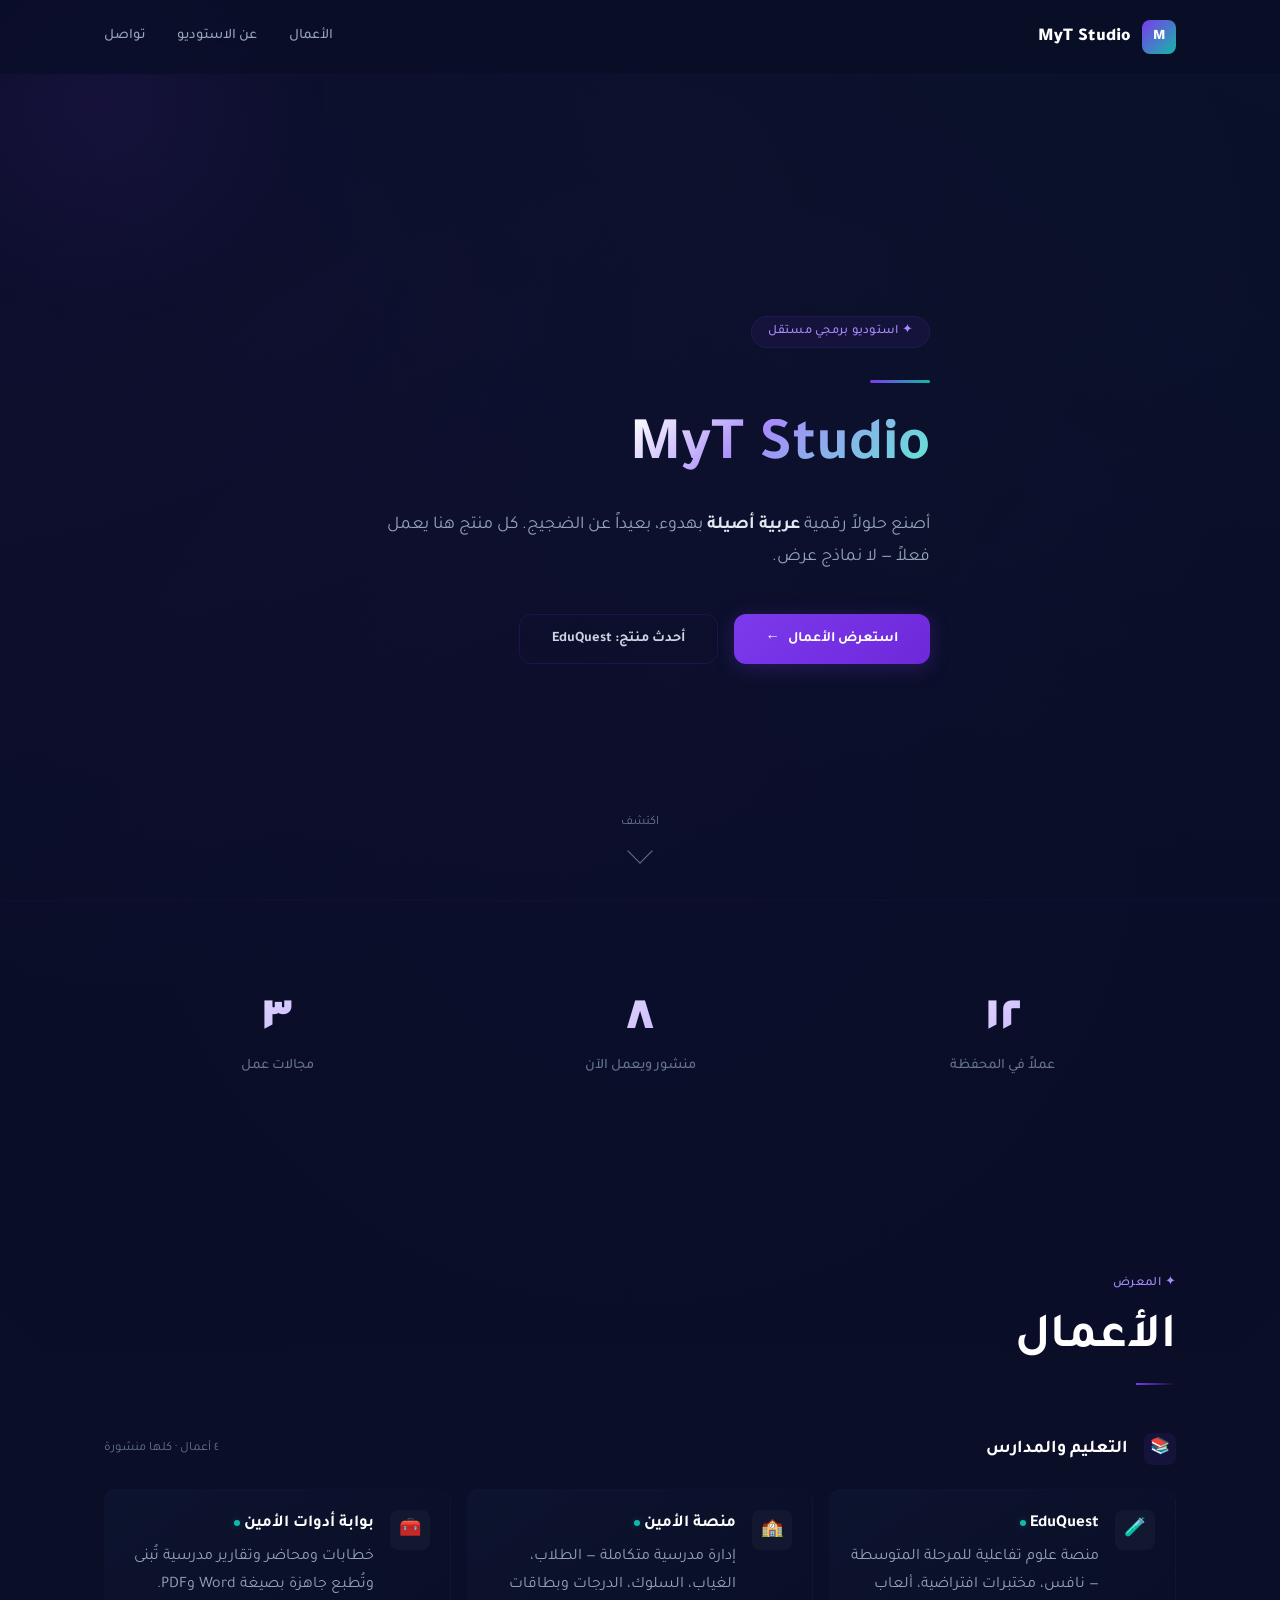
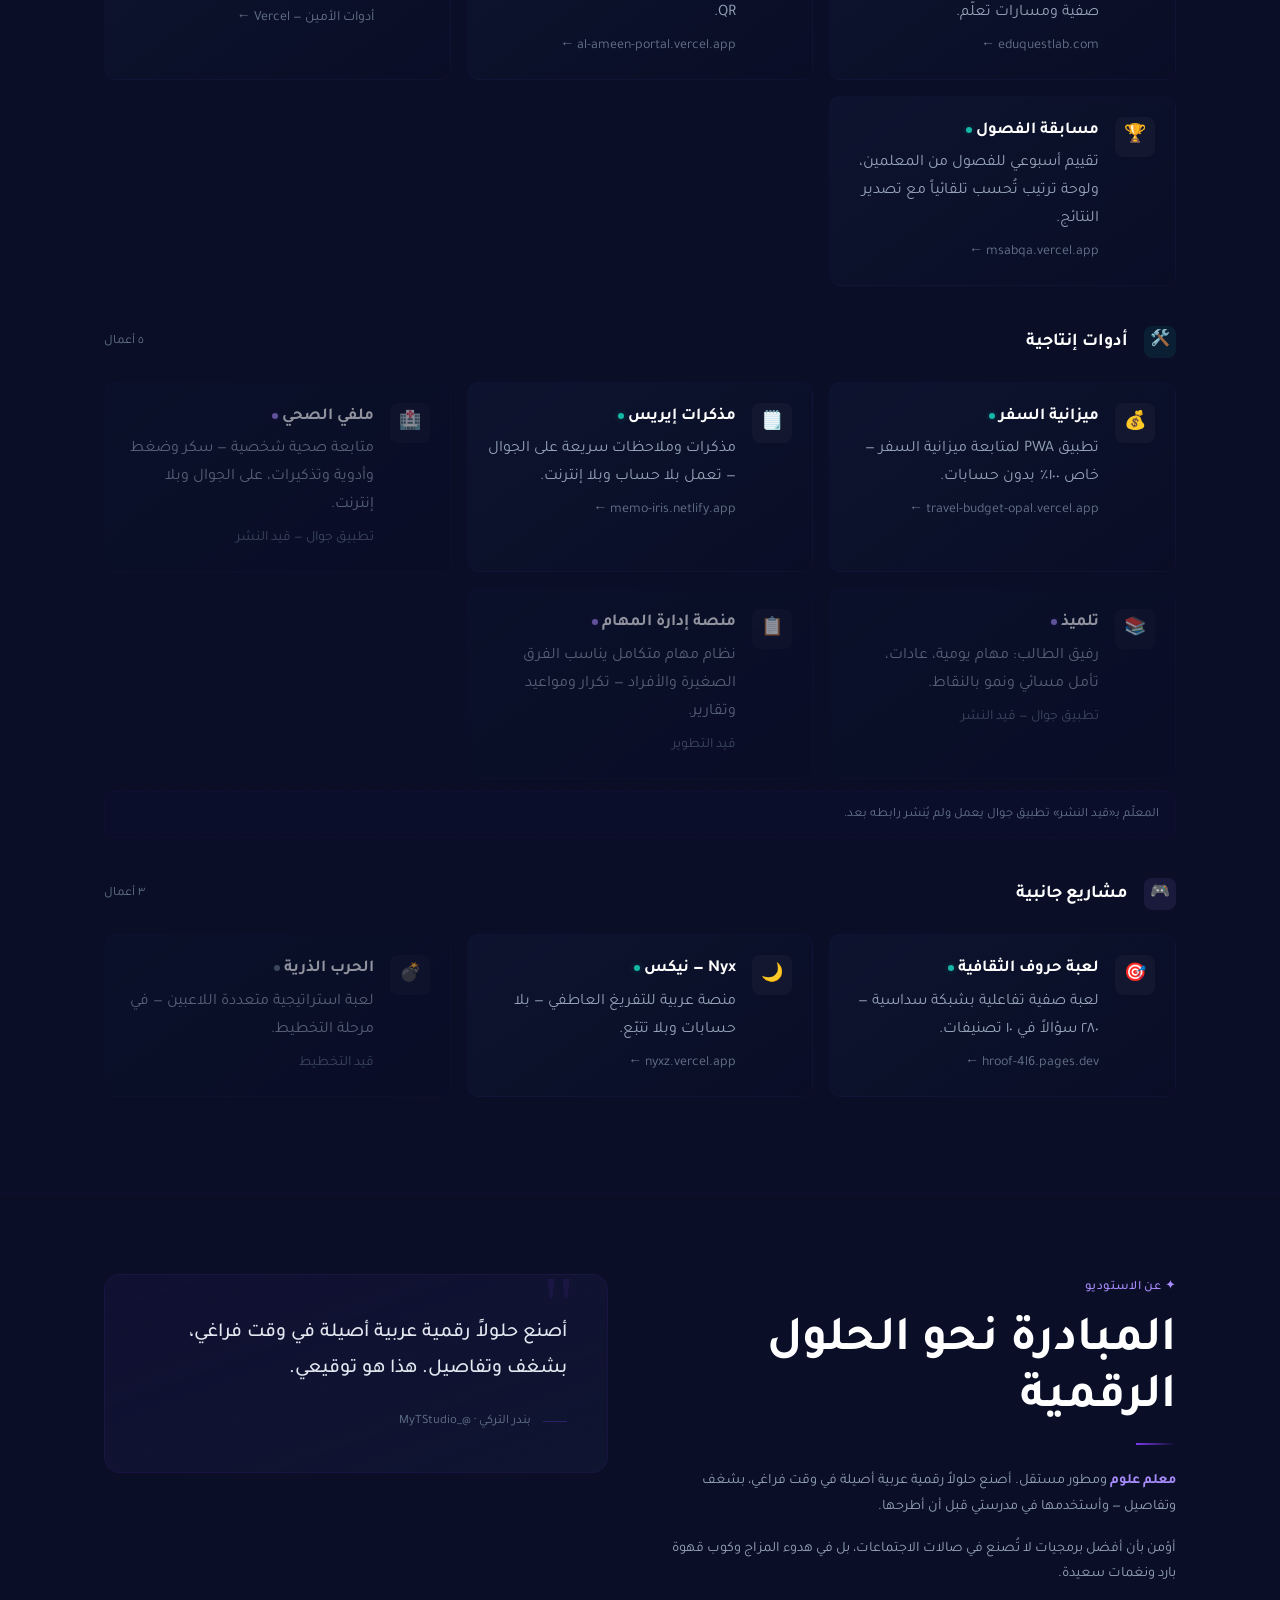
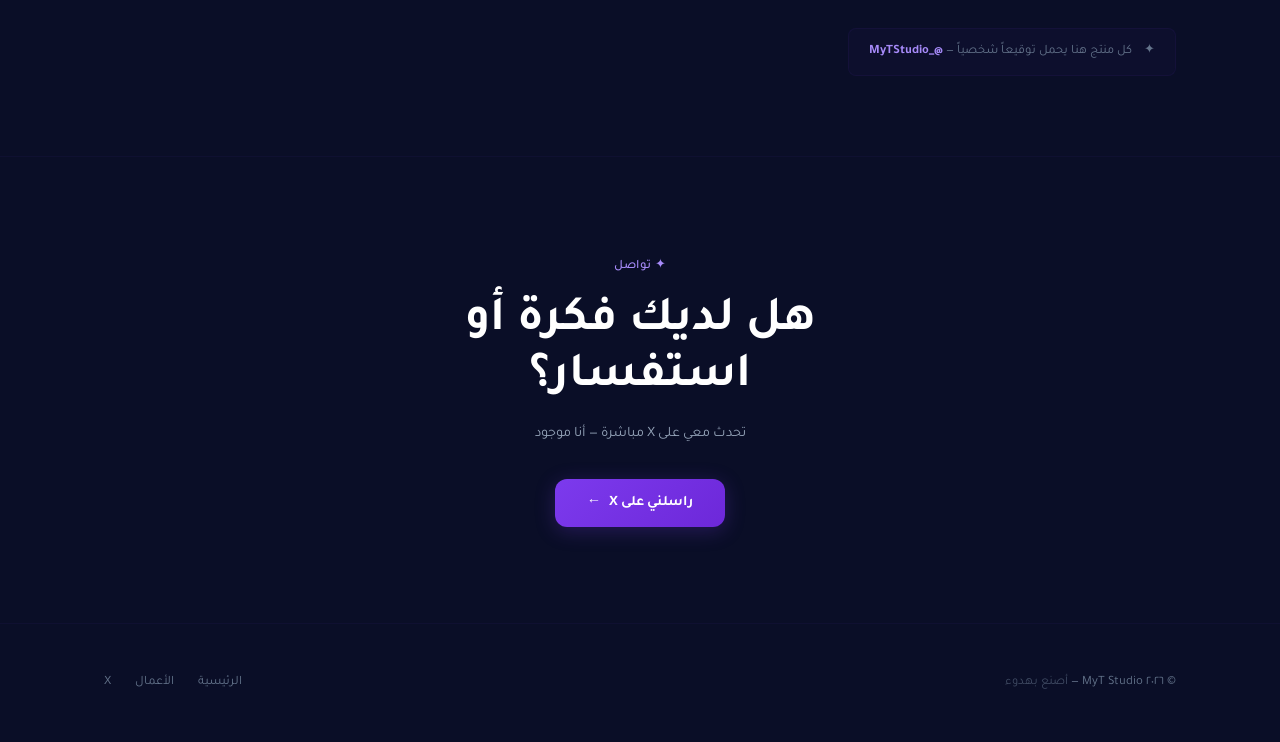
==== index.html @ c05db201 "تحديث صفحة الأعمال: 12 عملاً، 8 منشورة (EduQuest · الأمين · أدوات الأمين · مسابقة الفصول · إيريس · ح" ====
<!DOCTYPE html>
<html lang="ar" dir="rtl">
<head>
<meta charset="UTF-8">
<meta name="viewport" content="width=device-width, initial-scale=1.0">
<title>MyT Studio — استوديو برمجي مستقل</title>
<link rel="preconnect" href="https://fonts.googleapis.com">
<link href="https://fonts.googleapis.com/css2?family=Tajawal:wght@300;400;500;700;900&display=swap" rel="stylesheet">
<style>
/* ============================================
   DESIGN TOKENS — Visual Director OS v3.0.0
   Profile: apple_minimal × enterprise_serene × MyT Identity
   CORE-ART-01: Single Source of Design Truth
   POLICY-COLOR-GOVERNANCE · POLICY-TYPOGRAPHY-RHYTHM
   POLICY-MOTION-DYNAMICS · POLICY-VISUAL-BALANCE
   ============================================ */
:root {
  --navy-950: #0A0E27;
  --navy-900: #0F172A;
  --navy-800: #141D3A;
  --navy-700: #1E2A4F;
  --purple: #7C3AED;
  --purple-dark: #6D28D9;
  --purple-light: #A78BFA;
  --purple-glow: rgba(124, 58, 237, 0.12);
  --teal: #14B8A6;
  --teal-light: #5EEAD4;
  --slate-200: #E2E8F0;
  --slate-300: #CBD5E1;
  --slate-400: #94A3B8;
  --slate-500: #64748B;
  --white: #FFFFFF;
  
  --font-display: 'Tajawal', sans-serif;
  --font-body: 'Tajawal', sans-serif;
  --text-xs: 0.8rem;
  --text-sm: 0.9rem;
  --text-base: 1rem;
  --text-lg: 1.125rem;
  --text-xl: 1.25rem;
  --text-2xl: 1.563rem;
  --text-3xl: 1.953rem;
  --text-4xl: 2.441rem;
  --text-5xl: 3.052rem;
  --text-6xl: 3.815rem;
  
  --space-1: 4px;  --space-2: 8px;  --space-3: 12px;
  --space-4: 16px; --space-5: 20px; --space-6: 24px;
  --space-8: 32px; --space-10: 40px; --space-12: 48px;
  --space-16: 64px; --space-20: 80px; --space-24: 96px;
  --space-32: 128px;
  
  --ease-spring: cubic-bezier(0.34, 1.56, 0.64, 1);
  --ease-smooth: cubic-bezier(0.16, 1, 0.3, 1);
  --duration-fast: 150ms;
  --duration-normal: 250ms;
  --duration-slow: 400ms;
  
  --radius-sm: 8px;
  --radius-md: 12px;
  --radius-lg: 16px;
  --radius-xl: 24px;
}

*, *::before, *::after { box-sizing: border-box; margin: 0; padding: 0; }

html { scroll-behavior: smooth; -webkit-font-smoothing: antialiased; }

body {
  font-family: var(--font-body);
  font-weight: 400;
  font-size: var(--text-base);
  line-height: 1.7;
  color: var(--slate-200);
  background: var(--navy-950);
  overflow-x: hidden;
  min-height: 100vh;
}

/* Ambient gradient — طبقات ضوئية خلفية */
body::before {
  content: '';
  position: fixed;
  top: -50%; left: -50%;
  width: 200%; height: 200%;
  background:
    radial-gradient(ellipse at 20% 40%, rgba(124, 58, 237, 0.04) 0%, transparent 50%),
    radial-gradient(ellipse at 80% 20%, rgba(20, 184, 166, 0.03) 0%, transparent 50%),
    radial-gradient(ellipse at 50% 70%, rgba(124, 58, 237, 0.02) 0%, transparent 50%);
  z-index: -1;
  pointer-events: none;
}

/* ============================================
   TYPOGRAPHY — Major Third ×1.25
   ============================================ */
h1, h2, h3 {
  font-family: var(--font-display);
  font-weight: 700;
  line-height: 1.15;
  color: var(--white);
}
h1 { font-size: var(--text-4xl); }
h2 { font-size: var(--text-3xl); }
h3 { font-size: var(--text-2xl); }
@media (min-width: 768px) {
  h1 { font-size: var(--text-6xl); }
  h2 { font-size: clamp(1.8rem, 3vw + 1rem, 3.052rem); }
}
a { color: var(--purple-light); text-decoration: none; transition: color var(--duration-fast) var(--ease-smooth); }
a:hover { color: var(--white); }

/* ============================================
   UTILITY
   ============================================ */
.container { max-width: 1120px; margin: 0 auto; padding: 0 var(--space-6); }
.gradient-text {
  background: linear-gradient(135deg, var(--white) 0%, var(--purple-light) 40%, var(--teal-light) 100%);
  -webkit-background-clip: text;
  -webkit-text-fill-color: transparent;
  background-clip: text;
}

/* ============================================
   NAV — POLICY-MOTION-DYNAMICS: blur + border
   ============================================ */
.nav {
  position: fixed; top: 0; left: 0; right: 0; z-index: 100;
  padding: var(--space-5) 0;
  backdrop-filter: blur(24px);
  -webkit-backdrop-filter: blur(24px);
  background: rgba(10, 14, 39, 0.75);
  border-bottom: 1px solid rgba(124, 58, 237, 0.06);
}

.nav-inner {
  display: flex; align-items: center; justify-content: space-between;
  max-width: 1120px; margin: 0 auto; padding: 0 var(--space-6);
}

.nav-logo {
  display: flex; align-items: center; gap: var(--space-3);
  font-family: var(--font-display); font-weight: 900;
  font-size: var(--text-lg); color: var(--white);
}

.nav-logo-icon {
  width: 34px; height: 34px;
  border-radius: var(--radius-sm);
  background: linear-gradient(135deg, var(--purple), var(--teal));
  display: flex; align-items: center; justify-content: center;
  font-weight: 900; font-size: var(--text-sm); color: var(--white);
}

.nav-links { display: flex; align-items: center; gap: var(--space-8); list-style: none; }
.nav-links a {
  color: var(--slate-400); font-size: var(--text-sm); font-weight: 500;
  position: relative; padding: var(--space-1) 0;
}
.nav-links a::after {
  content: ''; position: absolute; bottom: -2px; left: 0;
  width: 0; height: 1.5px; background: var(--purple);
  transition: width var(--duration-normal) var(--ease-smooth);
}
.nav-links a:hover::after { width: 100%; }
.nav-links a:hover { color: var(--white); }

/* ============================================
   HERO — CORE-ART-06: CLS < 0.1
   ============================================ */
.hero {
  min-height: 100vh;
  display: flex; align-items: center;
  padding-top: 80px;
  position: relative; overflow: hidden;
}

/* Orb زخرفي */
.hero-glow {
  position: absolute;
  width: 500px; height: 500px;
  border-radius: 50%;
  background: radial-gradient(circle, rgba(124, 58, 237, 0.08), transparent 65%);
  top: -150px; left: -150px;
  pointer-events: none;
}

/* خط فاصل زخرفي دقيق */
.hero-accent {
  width: 60px; height: 3px;
  background: linear-gradient(90deg, var(--purple), var(--teal));
  border-radius: 2px;
  margin-bottom: var(--space-8);
}

.hero-tag {
  display: inline-flex; align-items: center; gap: var(--space-2);
  padding: var(--space-1) var(--space-4);
  background: rgba(124, 58, 237, 0.08);
  border: 1px solid rgba(124, 58, 237, 0.12);
  border-radius: 100px;
  font-size: var(--text-xs); color: var(--purple-light);
  font-weight: 500; margin-bottom: var(--space-8);
  letter-spacing: 0.02em;
}

.hero-title { margin-bottom: var(--space-6); max-width: 820px; }

.hero-desc {
  font-size: var(--text-lg);
  color: var(--slate-400);
  max-width: 580px;
  line-height: 1.8;
  margin-bottom: var(--space-10);
}

.hero-actions {
  display: flex; gap: var(--space-4); flex-wrap: wrap;
}

/* ============================================
   BUTTONS — POLICY-VISUAL-BALANCE
   ============================================ */
.btn {
  display: inline-flex; align-items: center; gap: var(--space-2);
  padding: var(--space-3) var(--space-8);
  border-radius: var(--radius-md);
  font-family: var(--font-body);
  font-weight: 700; font-size: var(--text-sm);
  border: none; cursor: pointer;
  transition: all var(--duration-normal) var(--ease-spring);
}

.btn-primary {
  background: linear-gradient(135deg, var(--purple), var(--purple-dark));
  color: var(--white);
  box-shadow: 0 4px 20px rgba(124, 58, 237, 0.25);
}
.btn-primary:hover {
  transform: translateY(-2px);
  box-shadow: 0 8px 30px rgba(124, 58, 237, 0.35);
  color: var(--white);
}

.btn-secondary {
  background: transparent; color: var(--slate-300);
  border: 1px solid rgba(124, 58, 237, 0.15);
}
.btn-secondary:hover {
  border-color: var(--purple); color: var(--white);
  transform: translateY(-2px);
}

/* ============================================
   STATS — POLICY-COLOR-GOVERNANCE: 60-30-10
   ============================================ */
.stats {
  padding: var(--space-16) 0;
  border-top: 1px solid rgba(124, 58, 237, 0.05);
}

.stats-grid {
  display: grid;
  grid-template-columns: repeat(3, 1fr);
  gap: var(--space-4);
}

.stat-card {
  text-align: center;
  padding: var(--space-8) var(--space-6);
  border-radius: var(--radius-md);
  transition: background var(--duration-normal) var(--ease-smooth);
}

.stat-card:hover {
  background: rgba(124, 58, 237, 0.03);
}

.stat-number {
  font-family: var(--font-display);
  font-size: var(--text-5xl);
  font-weight: 900;
  background: linear-gradient(135deg, var(--white) 0%, var(--purple-light) 100%);
  -webkit-background-clip: text;
  -webkit-text-fill-color: transparent;
  background-clip: text;
  line-height: 1;
  margin-bottom: var(--space-2);
}

.stat-label {
  font-size: var(--text-sm);
  color: var(--slate-500);
  font-weight: 500;
}

/* ============================================
   SECTION HEADER
   ============================================ */
.section-header {
  margin-bottom: var(--space-12);
}

.section-label {
  display: inline-flex; align-items: center; gap: var(--space-2);
  font-size: var(--text-xs);
  color: var(--purple-light);
  font-weight: 500;
  letter-spacing: 0.03em;
  margin-bottom: var(--space-4);
}

.section-accent {
  width: 40px; height: 2px;
  background: linear-gradient(90deg, var(--purple), transparent);
  margin-top: var(--space-4);
}

/* ============================================
   PROJECTS — Bento Grid refined
   ============================================ */
.projects {
  padding: var(--space-24) 0;
}

.project-category {
  margin-bottom: var(--space-10);
}

.project-category:last-child { margin-bottom: 0; }

.category-header {
  display: flex; align-items: center; gap: var(--space-4);
  margin-bottom: var(--space-6);
}

.category-icon {
  width: 32px; height: 32px;
  border-radius: var(--radius-sm);
  display: flex; align-items: center; justify-content: center;
  font-size: var(--text-base);
}

.category-icon-edu { background: rgba(124, 58, 237, 0.1); }
.category-icon-tools { background: rgba(20, 184, 166, 0.1); }
.category-icon-games { background: rgba(167, 139, 250, 0.1); }

.category-name {
  font-family: var(--font-display);
  font-weight: 700;
  font-size: var(--text-lg);
  color: var(--white);
}

.category-count {
  font-size: var(--text-xs);
  color: var(--slate-500);
  margin-right: auto;
}

.category-items {
  display: grid;
  grid-template-columns: repeat(auto-fill, minmax(280px, 1fr));
  gap: var(--space-4);
}

.project-item {
  display: flex; align-items: flex-start; gap: var(--space-4);
  padding: var(--space-5);
  border-radius: var(--radius-md);
  background: linear-gradient(145deg, rgba(20, 29, 58, 0.4), rgba(10, 14, 39, 0.6));
  border: 1px solid rgba(124, 58, 237, 0.04);
  transition: all var(--duration-normal) var(--ease-smooth);
  cursor: pointer;
}

.project-item:hover {
  border-color: rgba(255, 255, 255, 0.08);
  transform: translateY(-3px);
  box-shadow: 0 8px 30px rgba(0,0,0,0.2);
}

.project-item-icon {
  width: 40px; height: 40px; min-width: 40px;
  border-radius: var(--radius-sm);
  display: flex; align-items: center; justify-content: center;
  font-size: var(--text-lg);
  background: rgba(255, 255, 255, 0.03);
}

.project-item-info { flex: 1; min-width: 0; }

.project-item-title {
  font-family: var(--font-display);
  font-weight: 700;
  font-size: var(--text-base);
  color: var(--white);
  margin-bottom: var(--space-1);
}

.project-item-desc {
  font-size: var(--text-xs);
  color: var(--slate-500);
  line-height: 1.6;
}

.project-item-link {
  display: flex; align-items: center; gap: var(--space-1);
  margin-top: var(--space-2);
  font-size: var(--text-xs);
  color: var(--slate-500);
  font-weight: 400;
  transition: color var(--duration-fast) var(--ease-smooth);
}

.project-item-link:hover { color: var(--purple-light); }

.project-status-dot {
  display: inline-block;
  width: 6px; height: 6px;
  border-radius: 50%;
  margin-left: var(--space-1);
}

.status-live { background: var(--teal); box-shadow: 0 0 6px rgba(20, 184, 166, 0.3); }
.status-beta { background: var(--purple-light); box-shadow: 0 0 6px rgba(124, 58, 237, 0.2); }
.status-plan { background: var(--slate-500); }

/* ============================================
   ABOUT — with decorative quote
   ============================================ */
.about {
  padding: var(--space-20) 0;
  border-top: 1px solid rgba(124, 58, 237, 0.05);
  border-bottom: 1px solid rgba(124, 58, 237, 0.05);
}

.about-grid {
  display: grid;
  grid-template-columns: 1fr 1fr;
  gap: var(--space-16);
  align-items: start;
}

.about-text .highlight {
  color: var(--purple-light);
  font-weight: 700;
}

.about-story p {
  color: var(--slate-400);
  margin-bottom: var(--space-4);
  font-size: var(--text-sm);
  line-height: 1.8;
}

/* Quote block — مصمم بصرياً */
.about-quote {
  padding: var(--space-10);
  border-radius: var(--radius-lg);
  background: linear-gradient(160deg, rgba(124, 58, 237, 0.06), rgba(20, 29, 58, 0.5));
  border: 1px solid rgba(124, 58, 237, 0.08);
  position: relative;
}

.about-quote::before {
  content: '"';
  position: absolute;
  top: -10px; right: var(--space-8);
  font-size: 5rem;
  line-height: 1;
  color: rgba(124, 58, 237, 0.1);
  font-family: serif;
}

.about-quote blockquote {
  font-size: var(--text-xl);
  color: var(--slate-200);
  font-weight: 500;
  line-height: 1.8;
  position: relative;
  z-index: 1;
}

.about-quote footer {
  margin-top: var(--space-6);
  color: var(--slate-500);
  font-size: var(--text-xs);
  font-weight: 400;
  display: flex;
  align-items: center;
  gap: var(--space-3);
}

.about-quote footer::before {
  content: '';
  width: 24px;
  height: 1px;
  background: var(--purple);
  opacity: 0.3;
}

/* Brand stamp */
.brand-stamp {
  display: inline-flex;
  align-items: center;
  gap: var(--space-3);
  padding: var(--space-3) var(--space-5);
  border-radius: var(--radius-sm);
  border: 1px solid rgba(124, 58, 237, 0.06);
  background: rgba(124, 58, 237, 0.03);
  font-size: var(--text-xs);
  color: var(--slate-500);
  margin-top: var(--space-6);
}

.brand-stamp strong {
  color: var(--purple-light);
  font-weight: 700;
}

/* ============================================
   CTA
   ============================================ */
.cta {
  padding: var(--space-24) 0;
  text-align: center;
}

.cta-content { max-width: 520px; margin: 0 auto; }

.cta p {
  color: var(--slate-400);
  margin-bottom: var(--space-8);
  font-size: var(--text-sm);
}

/* ============================================
   FOOTER
   ============================================ */
.footer {
  padding: var(--space-12) 0;
  border-top: 1px solid rgba(124, 58, 237, 0.05);
}

.footer-inner {
  display: flex;
  align-items: center;
  justify-content: space-between;
  font-size: var(--text-xs);
  color: var(--slate-500);
}

.footer-links {
  display: flex;
  gap: var(--space-6);
}

.footer-links a {
  color: var(--slate-500);
  font-size: var(--text-xs);
}

.footer-links a:hover { color: var(--purple-light); }

.footer-signature {
  font-size: var(--text-xs);
  color: var(--slate-500);
  opacity: 0.6;
}

/* ============================================
   SCROLL INDICATOR
   ============================================ */
.scroll-indicator {
  position: absolute;
  bottom: var(--space-10);
  left: 50%;
  transform: translateX(-50%);
  display: flex;
  flex-direction: column;
  align-items: center;
  gap: var(--space-2);
  color: var(--slate-500);
  font-size: var(--text-xs);
  animation: float 2.5s var(--ease-smooth) infinite;
}

.scroll-indicator .arrow {
  width: 18px; height: 18px;
  border-right: 1.5px solid var(--slate-500);
  border-bottom: 1.5px solid var(--slate-500);
  transform: rotate(45deg);
}

@keyframes float {
  0%, 100% { transform: translateX(-50%) translateY(0); }
  50% { transform: translateX(-50%) translateY(8px); }
}

/* ============================================
   RESPONSIVE
   ============================================ */
@media (max-width: 768px) {
  .nav-links { display: none; }
  
  h1 { font-size: var(--text-3xl); }
  
  .hero { min-height: auto; padding: 100px 0 50px; }
  .hero-desc { font-size: var(--text-base); }
  .hero-actions { flex-direction: column; }
  .hero-actions .btn { width: 100%; justify-content: center; }
  .hero-accent { margin-bottom: var(--space-6); }
  
  .stats-grid { grid-template-columns: 1fr; gap: var(--space-2); }
  .stat-number { font-size: var(--text-4xl); }
  .stat-card { padding: var(--space-6); }
  
  .category-items { grid-template-columns: 1fr; }
  
  .about-grid { grid-template-columns: 1fr; gap: var(--space-10); }
  
  .about-quote blockquote { font-size: var(--text-lg); }
  
  .footer-inner { flex-direction: column; gap: var(--space-4); text-align: center; }
  .scroll-indicator { display: none; }
}

@media (max-width: 480px) {
  .container { padding: 0 var(--space-4); }
  .project-item { padding: var(--space-4); }
  .about-quote { padding: var(--space-8); }
  .brand-stamp { flex-wrap: wrap; }
}

/* ============================================
   ANIMATIONS — POLICY-MOTION-DYNAMICS
   ============================================ */
.fade-up {
  opacity: 0;
  transform: translateY(24px);
  animation: fadeUp 0.6s var(--ease-smooth) forwards;
}
.fade-up-d1 { animation-delay: 0.1s; }
.fade-up-d2 { animation-delay: 0.2s; }
.fade-up-d3 { animation-delay: 0.3s; }
.fade-up-d4 { animation-delay: 0.4s; }
.fade-up-d5 { animation-delay: 0.5s; }

@keyframes fadeUp {
  to { opacity: 1; transform: translateY(0); }
}

@media (prefers-reduced-motion: reduce) {
  *, *::before, *::after {
    animation-duration: 0.01ms !important;
    transition-duration: 0.01ms !important;
  }
}

/* ============================================
   v3 ADDITIONS — أعمال جديدة (إضافة لا تعديل)
   ============================================ */
/* قراءة مريحة: لا نص وصف أقل من 16px على الجوال */
.project-item-title { font-size: 1.05rem; }
.project-item-desc { font-size: 1rem; line-height: 1.75; color: var(--slate-400); }
.project-item-link { font-size: 0.875rem; }
.project-item.is-muted { opacity: 0.55; cursor: default; }
.project-item.is-muted:hover { transform: none; box-shadow: none; border-color: rgba(124, 58, 237, 0.04); }
.cat-note {
  font-size: var(--text-xs);
  color: var(--slate-500);
  margin-top: var(--space-3);
  padding: var(--space-3) var(--space-4);
  border-radius: var(--radius-sm);
  background: rgba(124, 58, 237, 0.02);
  border: 1px dashed rgba(124, 58, 237, 0.06);
}
</style>
</head>
<body>

<!-- NAV -->
<nav class="nav">
  <div class="nav-inner">
    <div class="nav-logo">
      <span class="nav-logo-icon">M</span>
      MyT Studio
    </div>
    <ul class="nav-links">
      <li><a href="#projects">الأعمال</a></li>
      <li><a href="#about">عن الاستوديو</a></li>
      <li><a href="https://x.com/_MyTStudio" target="_blank" rel="noopener">تواصل</a></li>
    </ul>
  </div>
</nav>

<!-- HERO -->
<section class="hero" id="top">
  <div class="hero-glow"></div>
  <div class="container hero-content">
    <div class="hero-tag fade-up">✦ استوديو برمجي مستقل</div>
    <div class="hero-accent fade-up fade-up-d1"></div>
    <h1 class="hero-title fade-up fade-up-d2">
      <span class="gradient-text">MyT Studio</span>
    </h1>
    <p class="hero-desc fade-up fade-up-d3">
      أصنع حلولاً رقمية <strong style="color:var(--slate-200)">عربية أصيلة</strong> بهدوء،
      بعيداً عن الضجيج. كل منتج هنا يعمل فعلاً — لا نماذج عرض.
    </p>
    <div class="hero-actions fade-up fade-up-d4">
      <a href="#projects" class="btn btn-primary">
        استعرض الأعمال <span>←</span>
      </a>
      <a href="https://eduquestlab.com/" target="_blank" rel="noopener" class="btn btn-secondary">
        أحدث منتج: EduQuest
      </a>
    </div>
  </div>
  <div class="scroll-indicator">
    <span>اكتشف</span>
    <div class="arrow"></div>
  </div>
</section>

<!-- STATS -->
<section class="stats">
  <div class="container">
    <div class="stats-grid">
      <div class="stat-card"><div class="stat-number">١٢</div><div class="stat-label">عملاً في المحفظة</div></div>
      <div class="stat-card"><div class="stat-number">٨</div><div class="stat-label">منشور ويعمل الآن</div></div>
      <div class="stat-card"><div class="stat-number">٣</div><div class="stat-label">مجالات عمل</div></div>
    </div>
  </div>
</section>

<!-- PROJECTS -->
<section class="projects" id="projects">
  <div class="container">
    <div class="section-header">
      <div class="section-label">✦ المعرض</div>
      <h2>الأعمال</h2>
      <div class="section-accent"></div>
    </div>

    <div class="project-category">
      <div class="category-header">
        <span class="category-icon category-icon-edu">📚</span>
        <span class="category-name">التعليم والمدارس</span>
        <span class="category-count">٤ أعمال · كلها منشورة</span>
      </div>
      <div class="category-items">
        <a href="https://eduquestlab.com/" target="_blank" rel="noopener" class="project-item">
          <span class="project-item-icon">🧪</span>
          <div class="project-item-info">
            <div class="project-item-title">
              EduQuest
              <span class="project-status-dot status-live"></span>
            </div>
            <div class="project-item-desc">منصة علوم تفاعلية للمرحلة المتوسطة — نافس، مختبرات افتراضية، ألعاب صفية ومسارات تعلّم.</div>
            <div class="project-item-link">eduquestlab.com ←</div>
          </div>
        </a>
        <a href="https://al-ameen-portal.vercel.app/" target="_blank" rel="noopener" class="project-item">
          <span class="project-item-icon">🏫</span>
          <div class="project-item-info">
            <div class="project-item-title">
              منصة الأمين
              <span class="project-status-dot status-live"></span>
            </div>
            <div class="project-item-desc">إدارة مدرسية متكاملة — الطلاب، الغياب، السلوك، الدرجات وبطاقات QR.</div>
            <div class="project-item-link">al-ameen-portal.vercel.app ←</div>
          </div>
        </a>
        <a href="https://alameen-tools-bmytstudios-projects.vercel.app/" target="_blank" rel="noopener" class="project-item">
          <span class="project-item-icon">🧰</span>
          <div class="project-item-info">
            <div class="project-item-title">
              بوابة أدوات الأمين
              <span class="project-status-dot status-live"></span>
            </div>
            <div class="project-item-desc">خطابات ومحاضر وتقارير مدرسية تُبنى وتُطبع جاهزة بصيغة Word وPDF.</div>
            <div class="project-item-link">أدوات الأمين — Vercel ←</div>
          </div>
        </a>
        <a href="https://msabqa.vercel.app/" target="_blank" rel="noopener" class="project-item">
          <span class="project-item-icon">🏆</span>
          <div class="project-item-info">
            <div class="project-item-title">
              مسابقة الفصول
              <span class="project-status-dot status-live"></span>
            </div>
            <div class="project-item-desc">تقييم أسبوعي للفصول من المعلمين، ولوحة ترتيب تُحسب تلقائياً مع تصدير النتائج.</div>
            <div class="project-item-link">msabqa.vercel.app ←</div>
          </div>
        </a>
      </div>
    </div>
    <div class="project-category">
      <div class="category-header">
        <span class="category-icon category-icon-tools">🛠️</span>
        <span class="category-name">أدوات إنتاجية</span>
        <span class="category-count">٥ أعمال</span>
      </div>
      <div class="category-items">
        <a href="https://travel-budget-opal.vercel.app/" target="_blank" rel="noopener" class="project-item">
          <span class="project-item-icon">💰</span>
          <div class="project-item-info">
            <div class="project-item-title">
              ميزانية السفر
              <span class="project-status-dot status-live"></span>
            </div>
            <div class="project-item-desc">تطبيق PWA لمتابعة ميزانية السفر — خاص ١٠٠٪ بدون حسابات.</div>
            <div class="project-item-link">travel-budget-opal.vercel.app ←</div>
          </div>
        </a>
        <a href="https://memo-iris.netlify.app/" target="_blank" rel="noopener" class="project-item">
          <span class="project-item-icon">🗒️</span>
          <div class="project-item-info">
            <div class="project-item-title">
              مذكرات إيريس
              <span class="project-status-dot status-live"></span>
            </div>
            <div class="project-item-desc">مذكرات وملاحظات سريعة على الجوال — تعمل بلا حساب وبلا إنترنت.</div>
            <div class="project-item-link">memo-iris.netlify.app ←</div>
          </div>
        </a>
        <div class="project-item is-muted">
          <span class="project-item-icon">🏥</span>
          <div class="project-item-info">
            <div class="project-item-title">
              ملفي الصحي
              <span class="project-status-dot status-beta"></span>
            </div>
            <div class="project-item-desc">متابعة صحية شخصية — سكر وضغط وأدوية وتذكيرات، على الجوال وبلا إنترنت.</div>
            <div class="project-item-link" style="color:var(--slate-500);">تطبيق جوال — قيد النشر</div>
          </div>
        </div>
        <div class="project-item is-muted">
          <span class="project-item-icon">📚</span>
          <div class="project-item-info">
            <div class="project-item-title">
              تلميذ
              <span class="project-status-dot status-beta"></span>
            </div>
            <div class="project-item-desc">رفيق الطالب: مهام يومية، عادات، تأمل مسائي ونمو بالنقاط.</div>
            <div class="project-item-link" style="color:var(--slate-500);">تطبيق جوال — قيد النشر</div>
          </div>
        </div>
        <div class="project-item is-muted">
          <span class="project-item-icon">📋</span>
          <div class="project-item-info">
            <div class="project-item-title">
              منصة إدارة المهام
              <span class="project-status-dot status-beta"></span>
            </div>
            <div class="project-item-desc">نظام مهام متكامل يناسب الفرق الصغيرة والأفراد — تكرار ومواعيد وتقارير.</div>
            <div class="project-item-link" style="color:var(--slate-500);">قيد التطوير</div>
          </div>
        </div>
      </div>
      <div class="cat-note">المعلّم بـ«قيد النشر» تطبيق جوال يعمل ولم يُنشر رابطه بعد.</div>
    </div>
    <div class="project-category">
      <div class="category-header">
        <span class="category-icon category-icon-games">🎮</span>
        <span class="category-name">مشاريع جانبية</span>
        <span class="category-count">٣ أعمال</span>
      </div>
      <div class="category-items">
        <a href="https://hroof-4l6.pages.dev/" target="_blank" rel="noopener" class="project-item">
          <span class="project-item-icon">🎯</span>
          <div class="project-item-info">
            <div class="project-item-title">
              لعبة حروف الثقافية
              <span class="project-status-dot status-live"></span>
            </div>
            <div class="project-item-desc">لعبة صفية تفاعلية بشبكة سداسية — ٢٨٠ سؤالاً في ١٠ تصنيفات.</div>
            <div class="project-item-link">hroof-4l6.pages.dev ←</div>
          </div>
        </a>
        <a href="https://nyxz.vercel.app/" target="_blank" rel="noopener" class="project-item">
          <span class="project-item-icon">🌙</span>
          <div class="project-item-info">
            <div class="project-item-title">
              Nyx — نيكس
              <span class="project-status-dot status-live"></span>
            </div>
            <div class="project-item-desc">منصة عربية للتفريغ العاطفي — بلا حسابات وبلا تتبّع.</div>
            <div class="project-item-link">nyxz.vercel.app ←</div>
          </div>
        </a>
        <div class="project-item is-muted">
          <span class="project-item-icon">💣</span>
          <div class="project-item-info">
            <div class="project-item-title">
              الحرب الذرية
              <span class="project-status-dot status-plan"></span>
            </div>
            <div class="project-item-desc">لعبة استراتيجية متعددة اللاعبين — في مرحلة التخطيط.</div>
            <div class="project-item-link" style="color:var(--slate-500);">قيد التخطيط</div>
          </div>
        </div>
      </div>
    </div>
  </div>
</section>

<!-- ABOUT -->
<section class="about" id="about">
  <div class="container">
    <div class="about-grid">
      <div class="about-text">
        <div class="section-label">✦ عن الاستوديو</div>
        <h2>المبادرة نحو الحلول الرقمية</h2>
        <div class="section-accent"></div>
        <div class="about-story" style="margin-top:var(--space-6);">
          <p>
            <span class="highlight">معلم علوم</span> ومطور مستقل. أصنع حلولاً رقمية عربية أصيلة
            في وقت فراغي، بشغف وتفاصيل — وأستخدمها في مدرستي قبل أن أطرحها.
          </p>
          <p>
            أؤمن بأن أفضل برمجيات لا تُصنع في صالات الاجتماعات، بل في هدوء المزاج
            وكوب قهوة بارد ونغمات سعيدة.
          </p>
        </div>
        <div class="brand-stamp">
          <span>✦</span>
          <span>كل منتج هنا يحمل توقيعاً شخصياً — <strong>@_MyTStudio</strong></span>
        </div>
      </div>
      <div class="about-quote">
        <blockquote>
          أصنع حلولاً رقمية عربية أصيلة في وقت فراغي،<br>
          بشغف وتفاصيل. هذا هو توقيعي.
        </blockquote>
        <footer>بندر التركي · @_MyTStudio</footer>
      </div>
    </div>
  </div>
</section>

<!-- CTA -->
<section class="cta">
  <div class="container">
    <div class="cta-content">
      <div class="section-label" style="justify-content:center;">✦ تواصل</div>
      <h2 style="margin-bottom:var(--space-4);">هل لديك فكرة أو استفسار؟</h2>
      <p>تحدث معي على X مباشرة — أنا موجود</p>
      <a href="https://x.com/_MyTStudio" target="_blank" rel="noopener" class="btn btn-primary">
        راسلني على X <span>←</span>
      </a>
    </div>
  </div>
</section>

<!-- FOOTER -->
<footer class="footer">
  <div class="container">
    <div class="footer-inner">
      <span>© ٢٠٢٦ MyT Studio — <span class="footer-signature">أصنع بهدوء</span></span>
      <div class="footer-links">
        <a href="#top">الرئيسية</a>
        <a href="#projects">الأعمال</a>
        <a href="https://x.com/_MyTStudio" target="_blank" rel="noopener">X</a>
      </div>
    </div>
  </div>
</footer>

</body>
</html>
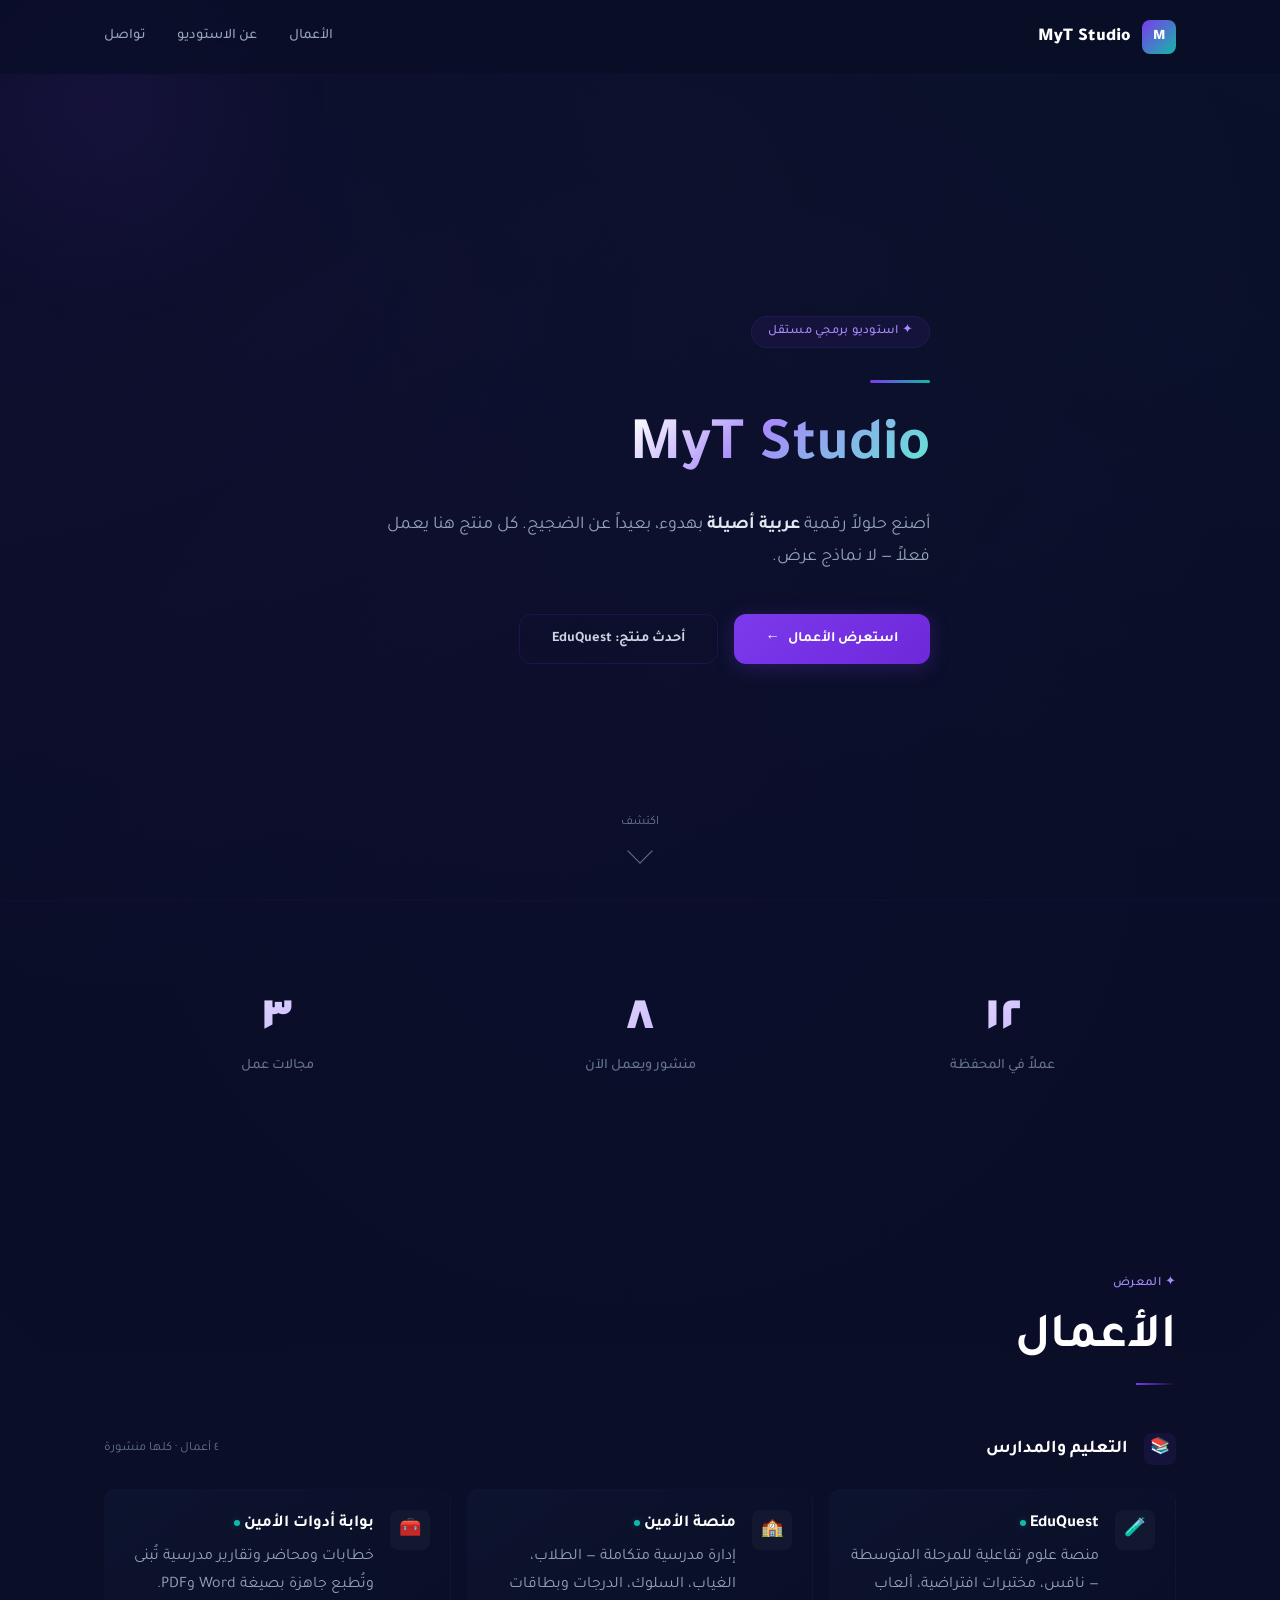
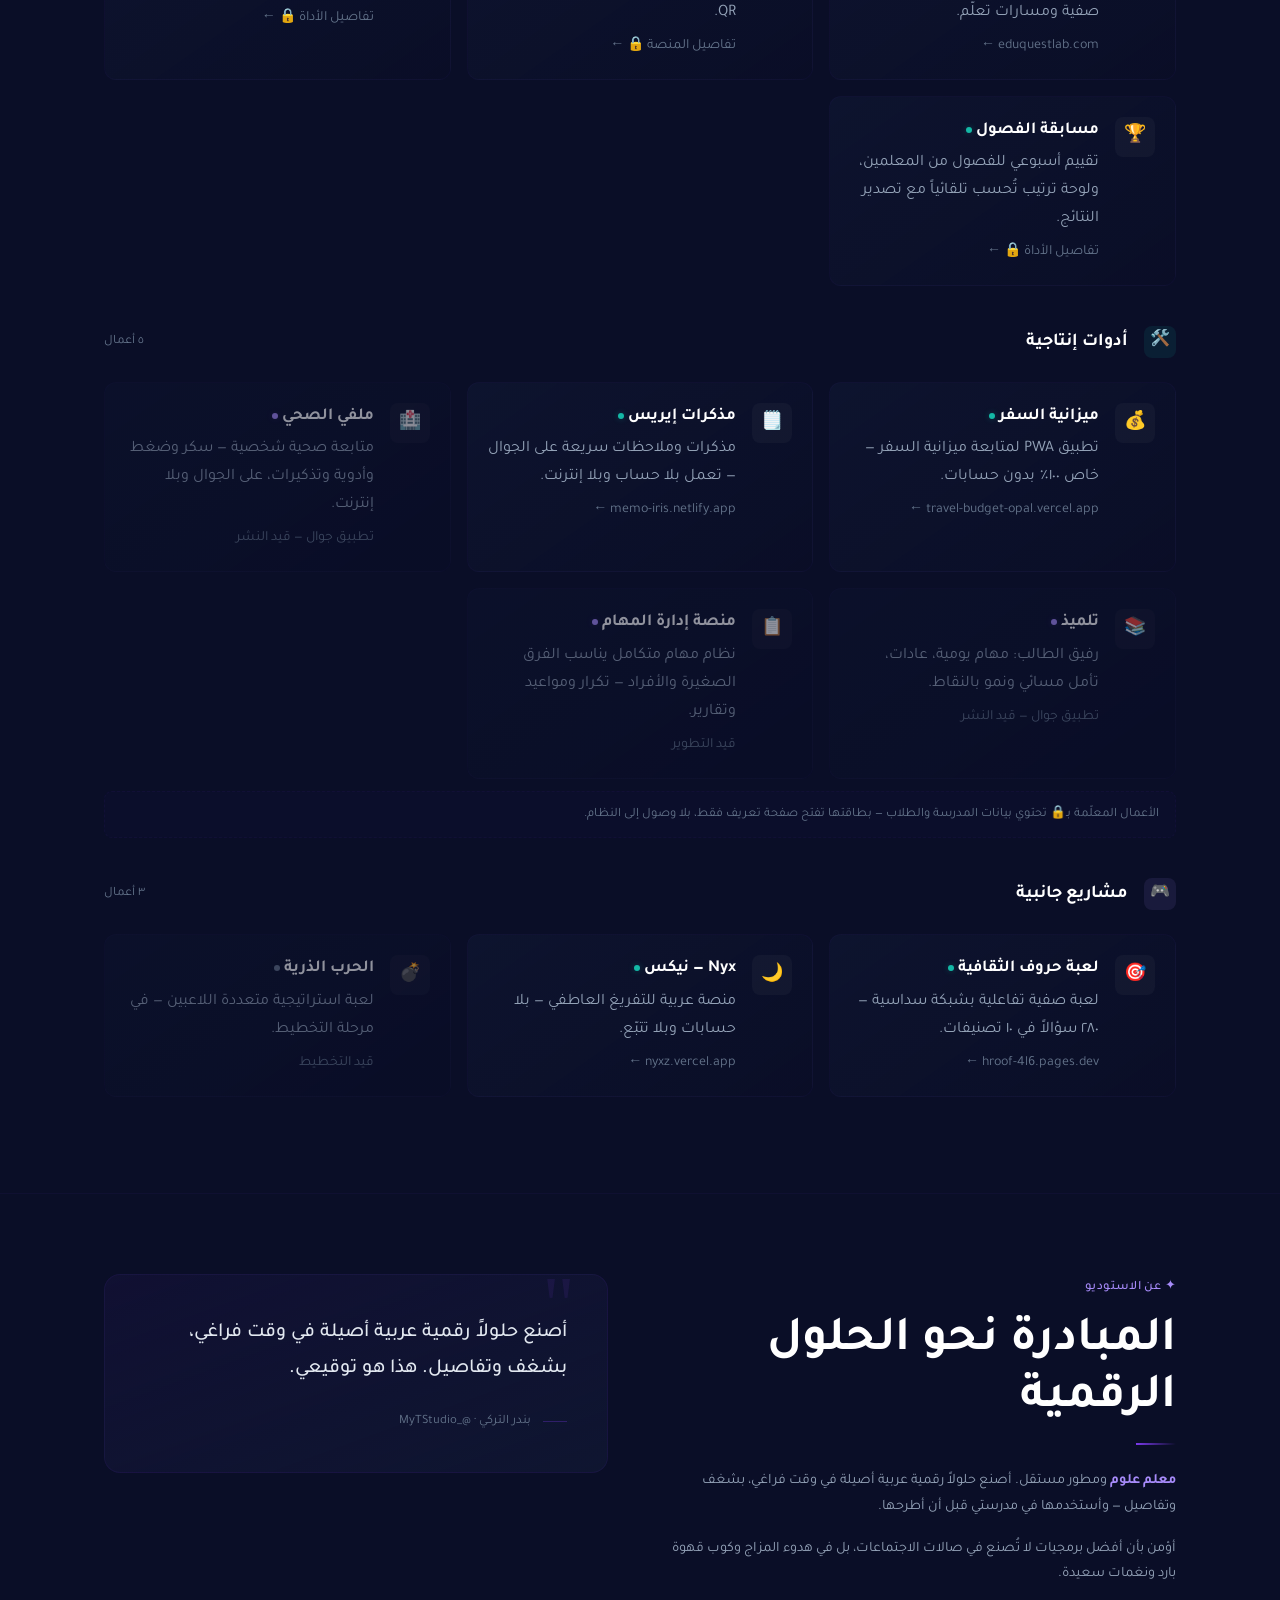
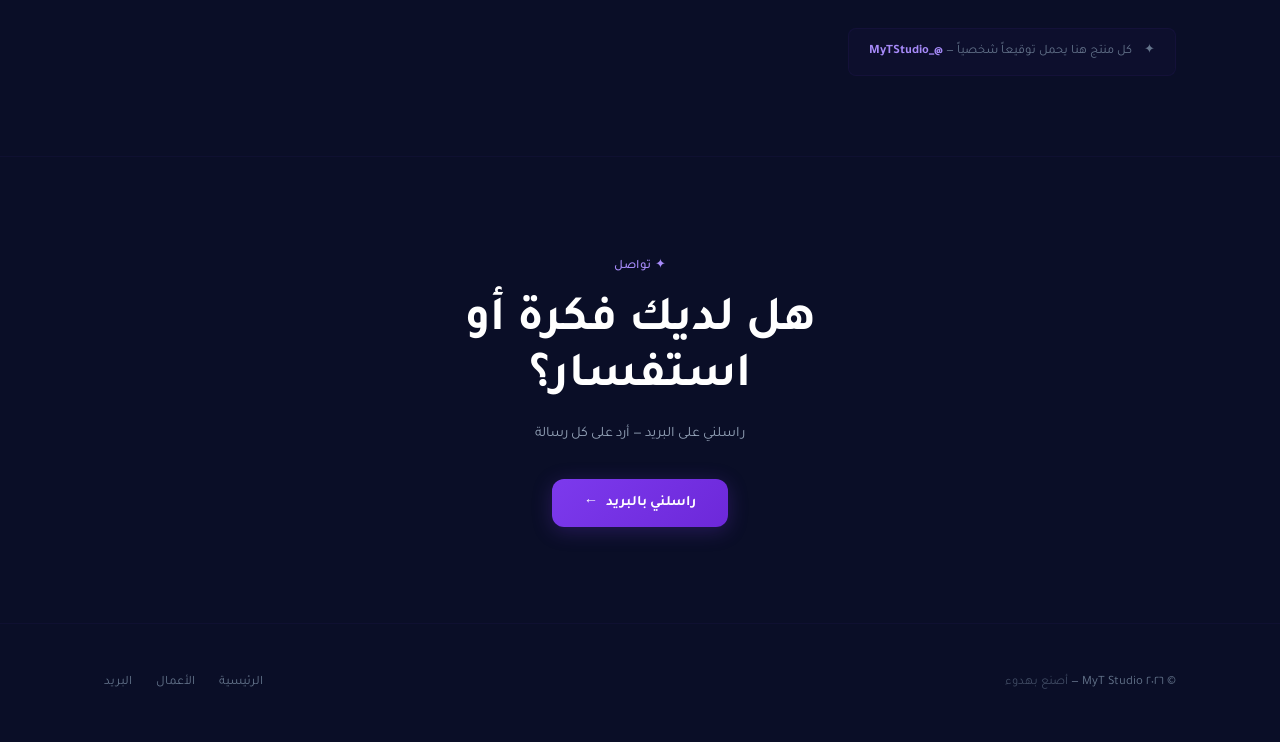
==== commit 3fc02d3c: "صفحة الأعمال: بطاقات المشاريع ذات البيانات الخاصة تفتح صفحة تعريف فقط" ====
--- a/index.html
+++ b/index.html
@@ -690,7 +690,7 @@
     <ul class="nav-links">
       <li><a href="#projects">الأعمال</a></li>
       <li><a href="#about">عن الاستوديو</a></li>
-      <li><a href="https://x.com/_MyTStudio" target="_blank" rel="noopener">تواصل</a></li>
+      <li><a href="mailto:bmytstudio@gmail.com">تواصل</a></li>
     </ul>
   </div>
 </nav>
@@ -761,7 +761,7 @@
             <div class="project-item-link">eduquestlab.com ←</div>
           </div>
         </a>
-        <a href="https://al-ameen-portal.vercel.app/" target="_blank" rel="noopener" class="project-item">
+        <a href="alameen-portal.html" class="project-item">
           <span class="project-item-icon">🏫</span>
           <div class="project-item-info">
             <div class="project-item-title">
@@ -769,10 +769,10 @@
               <span class="project-status-dot status-live"></span>
             </div>
             <div class="project-item-desc">إدارة مدرسية متكاملة — الطلاب، الغياب، السلوك، الدرجات وبطاقات QR.</div>
-            <div class="project-item-link">al-ameen-portal.vercel.app ←</div>
+            <div class="project-item-link">تفاصيل المنصة 🔒 ←</div>
           </div>
         </a>
-        <a href="https://alameen-tools-bmytstudios-projects.vercel.app/" target="_blank" rel="noopener" class="project-item">
+        <a href="alameen-tools.html" class="project-item">
           <span class="project-item-icon">🧰</span>
           <div class="project-item-info">
             <div class="project-item-title">
@@ -780,10 +780,10 @@
               <span class="project-status-dot status-live"></span>
             </div>
             <div class="project-item-desc">خطابات ومحاضر وتقارير مدرسية تُبنى وتُطبع جاهزة بصيغة Word وPDF.</div>
-            <div class="project-item-link">أدوات الأمين — Vercel ←</div>
+            <div class="project-item-link">تفاصيل الأداة 🔒 ←</div>
           </div>
         </a>
-        <a href="https://msabqa.vercel.app/" target="_blank" rel="noopener" class="project-item">
+        <a href="class-competition.html" class="project-item">
           <span class="project-item-icon">🏆</span>
           <div class="project-item-info">
             <div class="project-item-title">
@@ -791,7 +791,7 @@
               <span class="project-status-dot status-live"></span>
             </div>
             <div class="project-item-desc">تقييم أسبوعي للفصول من المعلمين، ولوحة ترتيب تُحسب تلقائياً مع تصدير النتائج.</div>
-            <div class="project-item-link">msabqa.vercel.app ←</div>
+            <div class="project-item-link">تفاصيل الأداة 🔒 ←</div>
           </div>
         </a>
       </div>
@@ -859,7 +859,7 @@
           </div>
         </div>
       </div>
-      <div class="cat-note">المعلّم بـ«قيد النشر» تطبيق جوال يعمل ولم يُنشر رابطه بعد.</div>
+      <div class="cat-note">الأعمال المعلّمة بـ🔒 تحتوي بيانات المدرسة والطلاب — بطاقتها تفتح صفحة تعريف فقط، بلا وصول إلى النظام.</div>
     </div>
     <div class="project-category">
       <div class="category-header">
@@ -946,9 +946,9 @@
     <div class="cta-content">
       <div class="section-label" style="justify-content:center;">✦ تواصل</div>
       <h2 style="margin-bottom:var(--space-4);">هل لديك فكرة أو استفسار؟</h2>
-      <p>تحدث معي على X مباشرة — أنا موجود</p>
-      <a href="https://x.com/_MyTStudio" target="_blank" rel="noopener" class="btn btn-primary">
-        راسلني على X <span>←</span>
+      <p>راسلني على البريد — أرد على كل رسالة</p>
+      <a href="mailto:bmytstudio@gmail.com" class="btn btn-primary">
+        راسلني بالبريد <span>←</span>
       </a>
     </div>
   </div>
@@ -962,7 +962,7 @@
       <div class="footer-links">
         <a href="#top">الرئيسية</a>
         <a href="#projects">الأعمال</a>
-        <a href="https://x.com/_MyTStudio" target="_blank" rel="noopener">X</a>
+        <a href="mailto:bmytstudio@gmail.com">البريد</a>
       </div>
     </div>
   </div>
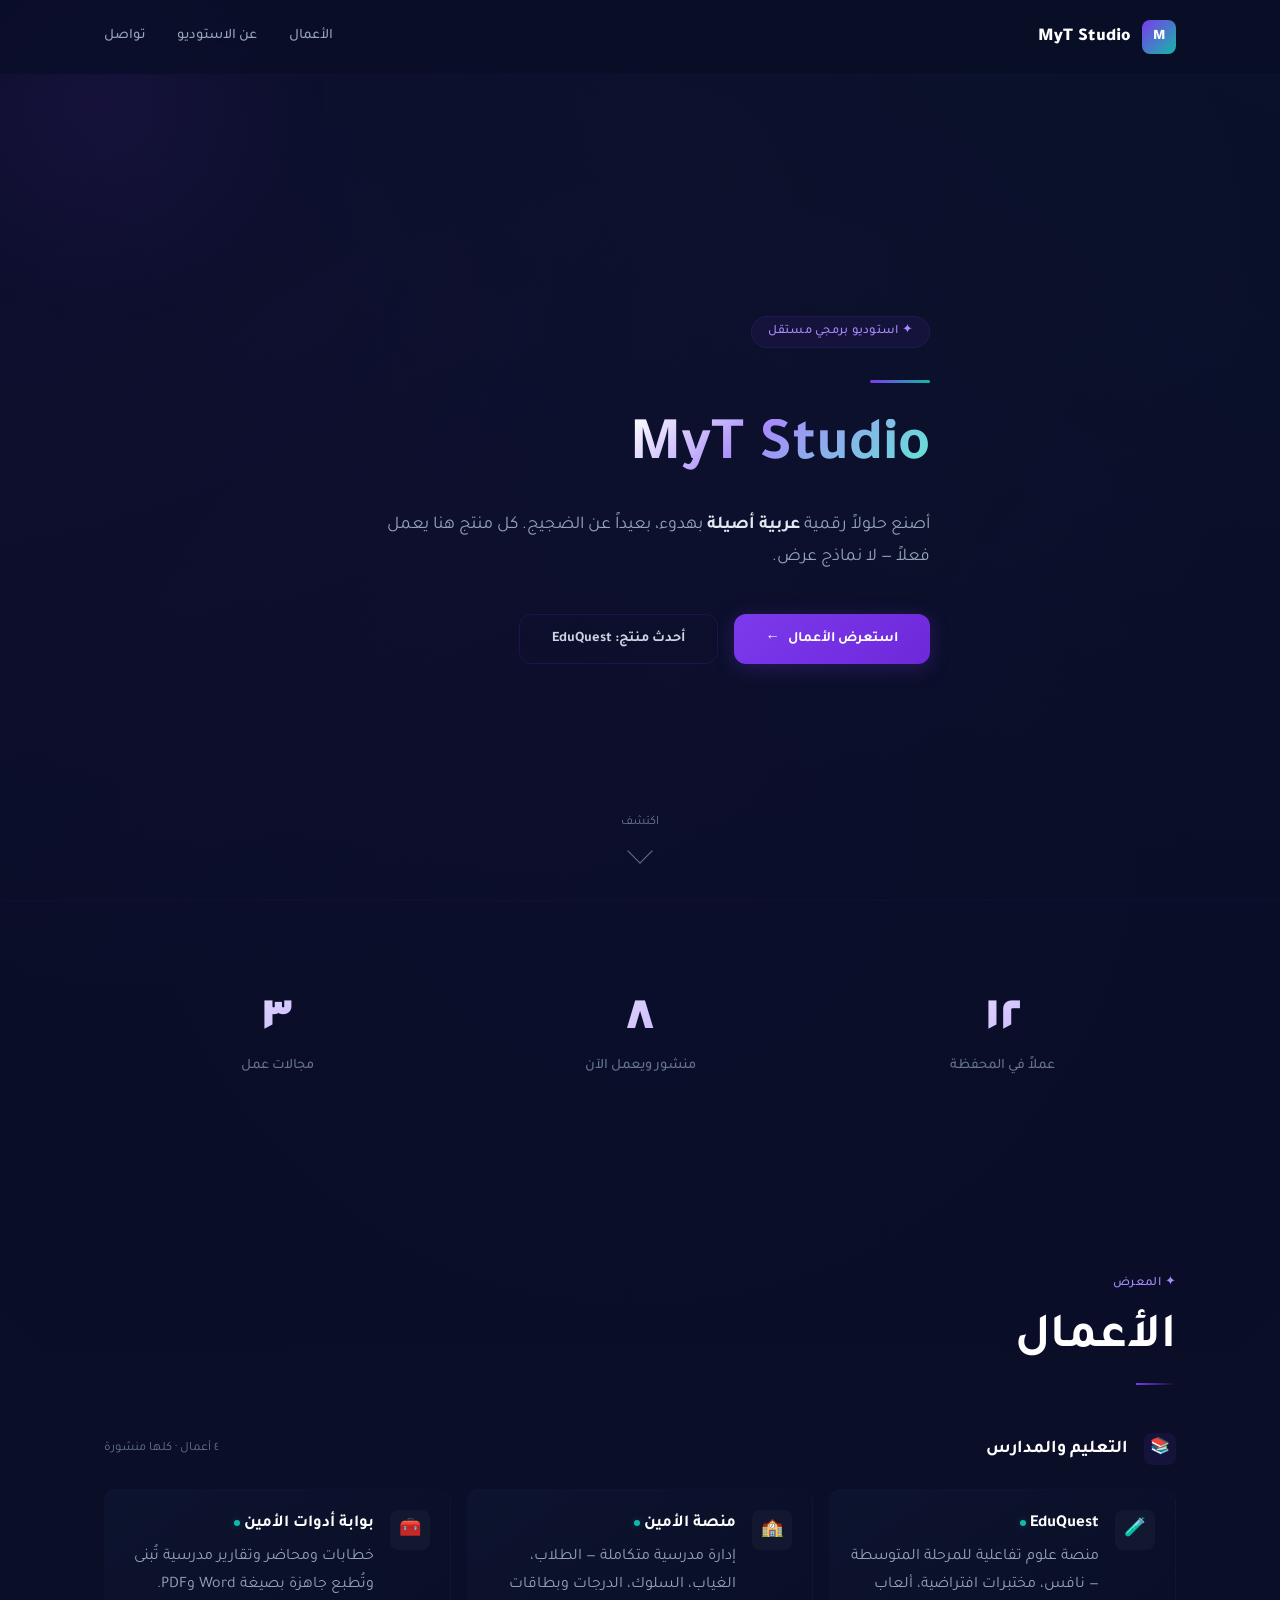
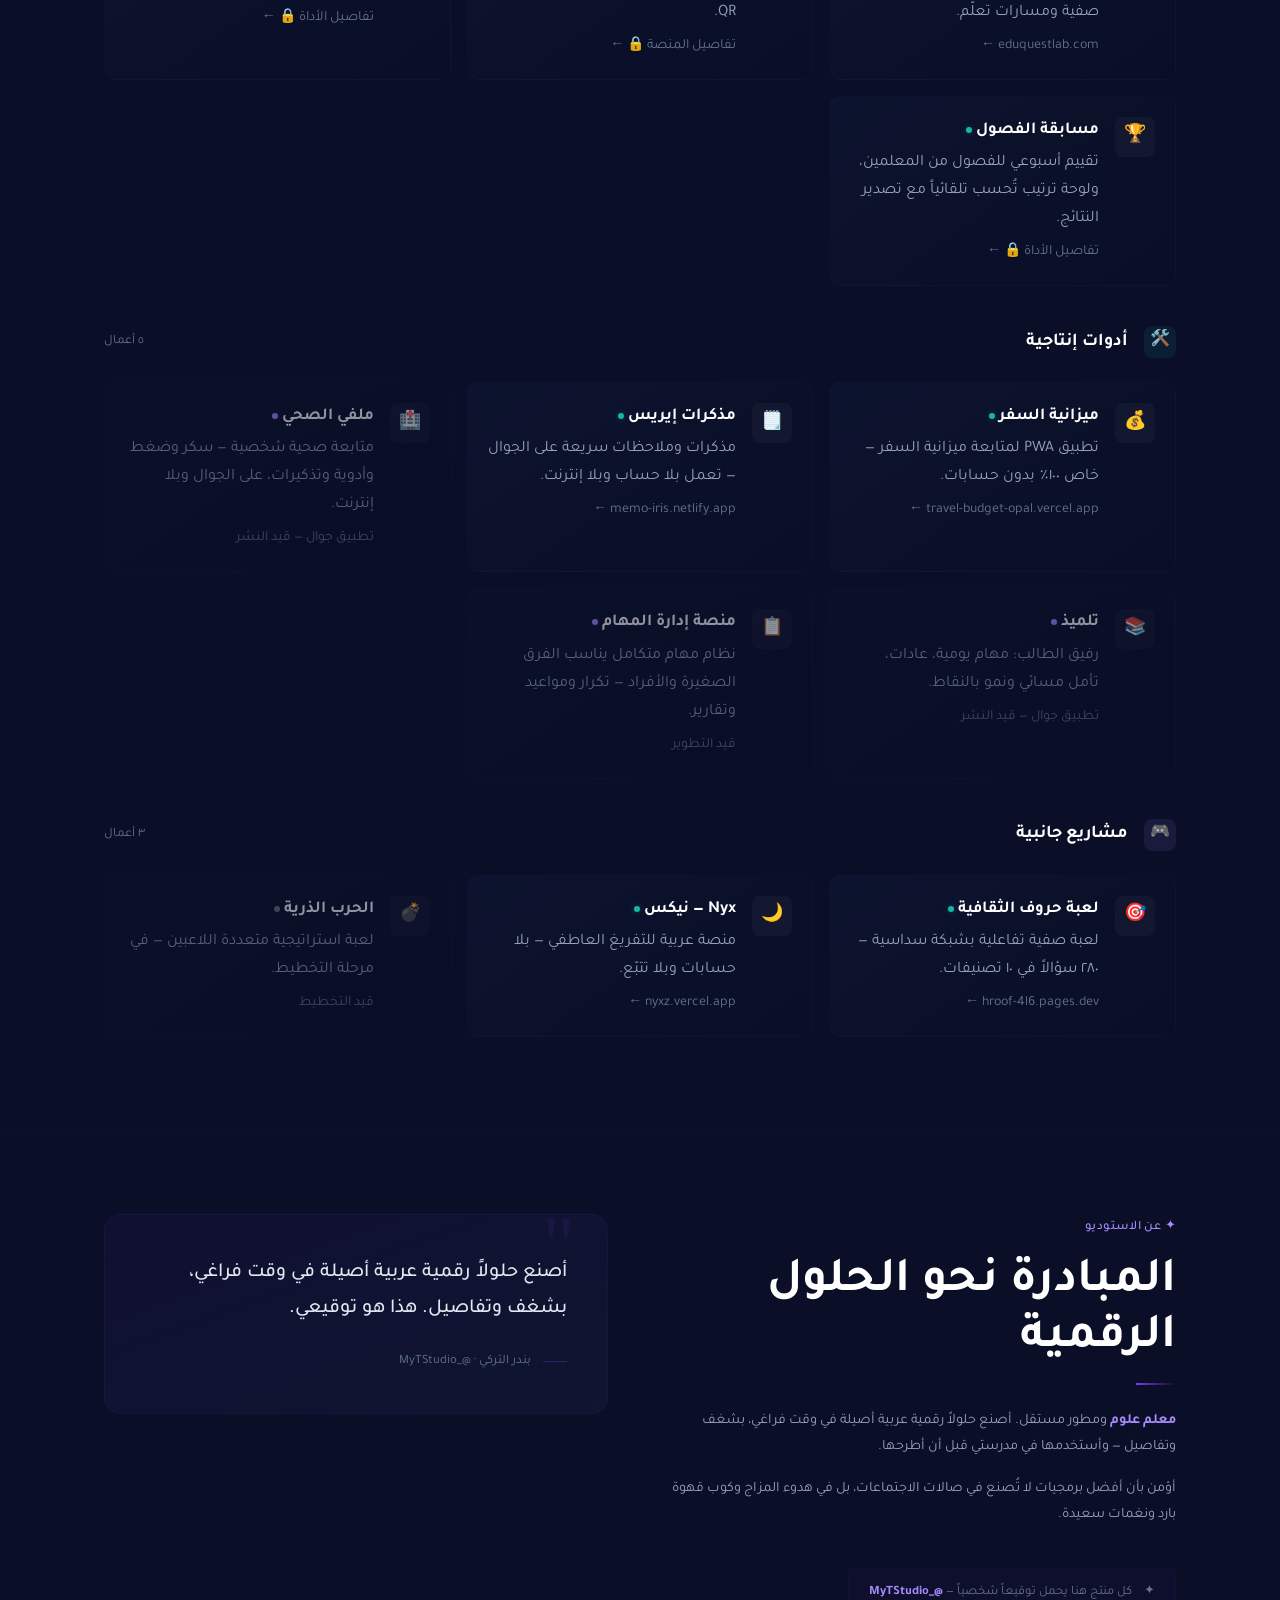
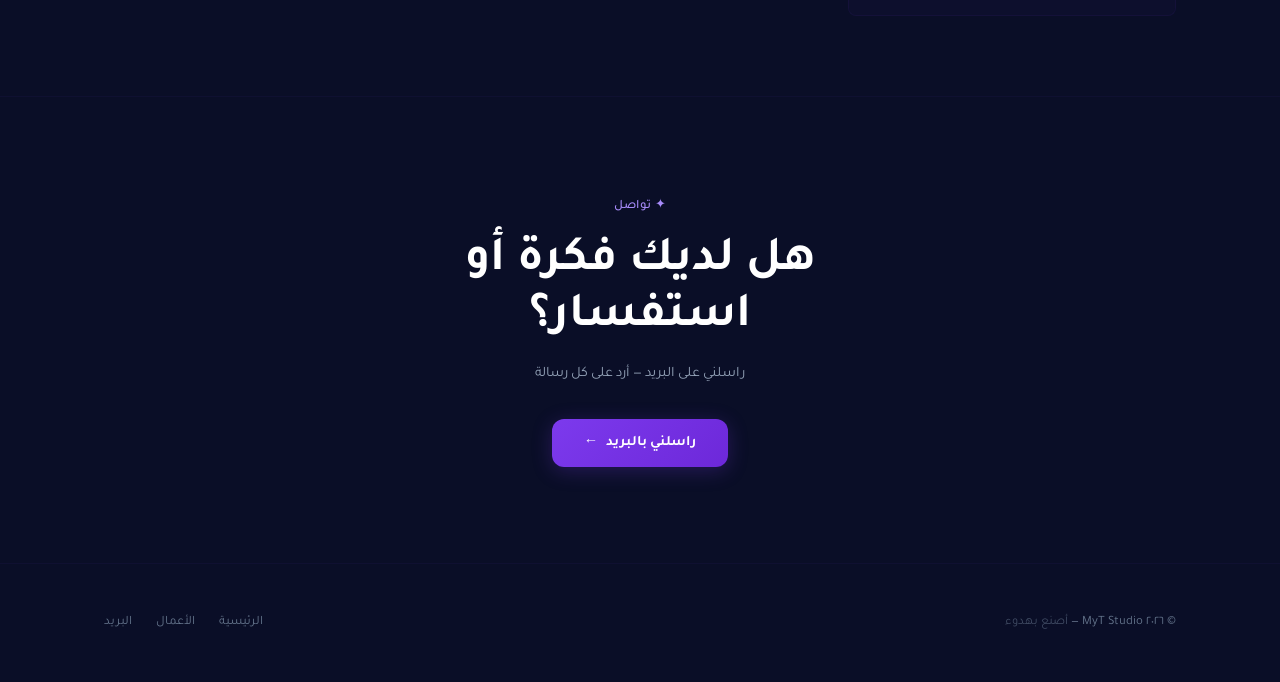
==== commit d3b6bf59: "الصفحة الرئيسية: صور الواجهات الفعلية بدل الشكل التوضيحي" ====
--- a/index.html
+++ b/index.html
@@ -1,972 +1,972 @@
-<!DOCTYPE html>
-<html lang="ar" dir="rtl">
-<head>
-<meta charset="UTF-8">
-<meta name="viewport" content="width=device-width, initial-scale=1.0">
-<title>MyT Studio — استوديو برمجي مستقل</title>
-<link rel="preconnect" href="https://fonts.googleapis.com">
-<link href="https://fonts.googleapis.com/css2?family=Tajawal:wght@300;400;500;700;900&display=swap" rel="stylesheet">
-<style>
-/* ============================================
-   DESIGN TOKENS — Visual Director OS v3.0.0
-   Profile: apple_minimal × enterprise_serene × MyT Identity
-   CORE-ART-01: Single Source of Design Truth
-   POLICY-COLOR-GOVERNANCE · POLICY-TYPOGRAPHY-RHYTHM
-   POLICY-MOTION-DYNAMICS · POLICY-VISUAL-BALANCE
-   ============================================ */
-:root {
-  --navy-950: #0A0E27;
-  --navy-900: #0F172A;
-  --navy-800: #141D3A;
-  --navy-700: #1E2A4F;
-  --purple: #7C3AED;
-  --purple-dark: #6D28D9;
-  --purple-light: #A78BFA;
-  --purple-glow: rgba(124, 58, 237, 0.12);
-  --teal: #14B8A6;
-  --teal-light: #5EEAD4;
-  --slate-200: #E2E8F0;
-  --slate-300: #CBD5E1;
-  --slate-400: #94A3B8;
-  --slate-500: #64748B;
-  --white: #FFFFFF;
-  
-  --font-display: 'Tajawal', sans-serif;
-  --font-body: 'Tajawal', sans-serif;
-  --text-xs: 0.8rem;
-  --text-sm: 0.9rem;
-  --text-base: 1rem;
-  --text-lg: 1.125rem;
-  --text-xl: 1.25rem;
-  --text-2xl: 1.563rem;
-  --text-3xl: 1.953rem;
-  --text-4xl: 2.441rem;
-  --text-5xl: 3.052rem;
-  --text-6xl: 3.815rem;
-  
-  --space-1: 4px;  --space-2: 8px;  --space-3: 12px;
-  --space-4: 16px; --space-5: 20px; --space-6: 24px;
-  --space-8: 32px; --space-10: 40px; --space-12: 48px;
-  --space-16: 64px; --space-20: 80px; --space-24: 96px;
-  --space-32: 128px;
-  
-  --ease-spring: cubic-bezier(0.34, 1.56, 0.64, 1);
-  --ease-smooth: cubic-bezier(0.16, 1, 0.3, 1);
-  --duration-fast: 150ms;
-  --duration-normal: 250ms;
-  --duration-slow: 400ms;
-  
-  --radius-sm: 8px;
-  --radius-md: 12px;
-  --radius-lg: 16px;
-  --radius-xl: 24px;
-}
-
-*, *::before, *::after { box-sizing: border-box; margin: 0; padding: 0; }
-
-html { scroll-behavior: smooth; -webkit-font-smoothing: antialiased; }
-
-body {
-  font-family: var(--font-body);
-  font-weight: 400;
-  font-size: var(--text-base);
-  line-height: 1.7;
-  color: var(--slate-200);
-  background: var(--navy-950);
-  overflow-x: hidden;
-  min-height: 100vh;
-}
-
-/* Ambient gradient — طبقات ضوئية خلفية */
-body::before {
-  content: '';
-  position: fixed;
-  top: -50%; left: -50%;
-  width: 200%; height: 200%;
-  background:
-    radial-gradient(ellipse at 20% 40%, rgba(124, 58, 237, 0.04) 0%, transparent 50%),
-    radial-gradient(ellipse at 80% 20%, rgba(20, 184, 166, 0.03) 0%, transparent 50%),
-    radial-gradient(ellipse at 50% 70%, rgba(124, 58, 237, 0.02) 0%, transparent 50%);
-  z-index: -1;
-  pointer-events: none;
-}
-
-/* ============================================
-   TYPOGRAPHY — Major Third ×1.25
-   ============================================ */
-h1, h2, h3 {
-  font-family: var(--font-display);
-  font-weight: 700;
-  line-height: 1.15;
-  color: var(--white);
-}
-h1 { font-size: var(--text-4xl); }
-h2 { font-size: var(--text-3xl); }
-h3 { font-size: var(--text-2xl); }
-@media (min-width: 768px) {
-  h1 { font-size: var(--text-6xl); }
-  h2 { font-size: clamp(1.8rem, 3vw + 1rem, 3.052rem); }
-}
-a { color: var(--purple-light); text-decoration: none; transition: color var(--duration-fast) var(--ease-smooth); }
-a:hover { color: var(--white); }
-
-/* ============================================
-   UTILITY
-   ============================================ */
-.container { max-width: 1120px; margin: 0 auto; padding: 0 var(--space-6); }
-.gradient-text {
-  background: linear-gradient(135deg, var(--white) 0%, var(--purple-light) 40%, var(--teal-light) 100%);
-  -webkit-background-clip: text;
-  -webkit-text-fill-color: transparent;
-  background-clip: text;
-}
-
-/* ============================================
-   NAV — POLICY-MOTION-DYNAMICS: blur + border
-   ============================================ */
-.nav {
-  position: fixed; top: 0; left: 0; right: 0; z-index: 100;
-  padding: var(--space-5) 0;
-  backdrop-filter: blur(24px);
-  -webkit-backdrop-filter: blur(24px);
-  background: rgba(10, 14, 39, 0.75);
-  border-bottom: 1px solid rgba(124, 58, 237, 0.06);
-}
-
-.nav-inner {
-  display: flex; align-items: center; justify-content: space-between;
-  max-width: 1120px; margin: 0 auto; padding: 0 var(--space-6);
-}
-
-.nav-logo {
-  display: flex; align-items: center; gap: var(--space-3);
-  font-family: var(--font-display); font-weight: 900;
-  font-size: var(--text-lg); color: var(--white);
-}
-
-.nav-logo-icon {
-  width: 34px; height: 34px;
-  border-radius: var(--radius-sm);
-  background: linear-gradient(135deg, var(--purple), var(--teal));
-  display: flex; align-items: center; justify-content: center;
-  font-weight: 900; font-size: var(--text-sm); color: var(--white);
-}
-
-.nav-links { display: flex; align-items: center; gap: var(--space-8); list-style: none; }
-.nav-links a {
-  color: var(--slate-400); font-size: var(--text-sm); font-weight: 500;
-  position: relative; padding: var(--space-1) 0;
-}
-.nav-links a::after {
-  content: ''; position: absolute; bottom: -2px; left: 0;
-  width: 0; height: 1.5px; background: var(--purple);
-  transition: width var(--duration-normal) var(--ease-smooth);
-}
-.nav-links a:hover::after { width: 100%; }
-.nav-links a:hover { color: var(--white); }
-
-/* ============================================
-   HERO — CORE-ART-06: CLS < 0.1
-   ============================================ */
-.hero {
-  min-height: 100vh;
-  display: flex; align-items: center;
-  padding-top: 80px;
-  position: relative; overflow: hidden;
-}
-
-/* Orb زخرفي */
-.hero-glow {
-  position: absolute;
-  width: 500px; height: 500px;
-  border-radius: 50%;
-  background: radial-gradient(circle, rgba(124, 58, 237, 0.08), transparent 65%);
-  top: -150px; left: -150px;
-  pointer-events: none;
-}
-
-/* خط فاصل زخرفي دقيق */
-.hero-accent {
-  width: 60px; height: 3px;
-  background: linear-gradient(90deg, var(--purple), var(--teal));
-  border-radius: 2px;
-  margin-bottom: var(--space-8);
-}
-
-.hero-tag {
-  display: inline-flex; align-items: center; gap: var(--space-2);
-  padding: var(--space-1) var(--space-4);
-  background: rgba(124, 58, 237, 0.08);
-  border: 1px solid rgba(124, 58, 237, 0.12);
-  border-radius: 100px;
-  font-size: var(--text-xs); color: var(--purple-light);
-  font-weight: 500; margin-bottom: var(--space-8);
-  letter-spacing: 0.02em;
-}
-
-.hero-title { margin-bottom: var(--space-6); max-width: 820px; }
-
-.hero-desc {
-  font-size: var(--text-lg);
-  color: var(--slate-400);
-  max-width: 580px;
-  line-height: 1.8;
-  margin-bottom: var(--space-10);
-}
-
-.hero-actions {
-  display: flex; gap: var(--space-4); flex-wrap: wrap;
-}
-
-/* ============================================
-   BUTTONS — POLICY-VISUAL-BALANCE
-   ============================================ */
-.btn {
-  display: inline-flex; align-items: center; gap: var(--space-2);
-  padding: var(--space-3) var(--space-8);
-  border-radius: var(--radius-md);
-  font-family: var(--font-body);
-  font-weight: 700; font-size: var(--text-sm);
-  border: none; cursor: pointer;
-  transition: all var(--duration-normal) var(--ease-spring);
-}
-
-.btn-primary {
-  background: linear-gradient(135deg, var(--purple), var(--purple-dark));
-  color: var(--white);
-  box-shadow: 0 4px 20px rgba(124, 58, 237, 0.25);
-}
-.btn-primary:hover {
-  transform: translateY(-2px);
-  box-shadow: 0 8px 30px rgba(124, 58, 237, 0.35);
-  color: var(--white);
-}
-
-.btn-secondary {
-  background: transparent; color: var(--slate-300);
-  border: 1px solid rgba(124, 58, 237, 0.15);
-}
-.btn-secondary:hover {
-  border-color: var(--purple); color: var(--white);
-  transform: translateY(-2px);
-}
-
-/* ============================================
-   STATS — POLICY-COLOR-GOVERNANCE: 60-30-10
-   ============================================ */
-.stats {
-  padding: var(--space-16) 0;
-  border-top: 1px solid rgba(124, 58, 237, 0.05);
-}
-
-.stats-grid {
-  display: grid;
-  grid-template-columns: repeat(3, 1fr);
-  gap: var(--space-4);
-}
-
-.stat-card {
-  text-align: center;
-  padding: var(--space-8) var(--space-6);
-  border-radius: var(--radius-md);
-  transition: background var(--duration-normal) var(--ease-smooth);
-}
-
-.stat-card:hover {
-  background: rgba(124, 58, 237, 0.03);
-}
-
-.stat-number {
-  font-family: var(--font-display);
-  font-size: var(--text-5xl);
-  font-weight: 900;
-  background: linear-gradient(135deg, var(--white) 0%, var(--purple-light) 100%);
-  -webkit-background-clip: text;
-  -webkit-text-fill-color: transparent;
-  background-clip: text;
-  line-height: 1;
-  margin-bottom: var(--space-2);
-}
-
-.stat-label {
-  font-size: var(--text-sm);
-  color: var(--slate-500);
-  font-weight: 500;
-}
-
-/* ============================================
-   SECTION HEADER
-   ============================================ */
-.section-header {
-  margin-bottom: var(--space-12);
-}
-
-.section-label {
-  display: inline-flex; align-items: center; gap: var(--space-2);
-  font-size: var(--text-xs);
-  color: var(--purple-light);
-  font-weight: 500;
-  letter-spacing: 0.03em;
-  margin-bottom: var(--space-4);
-}
-
-.section-accent {
-  width: 40px; height: 2px;
-  background: linear-gradient(90deg, var(--purple), transparent);
-  margin-top: var(--space-4);
-}
-
-/* ============================================
-   PROJECTS — Bento Grid refined
-   ============================================ */
-.projects {
-  padding: var(--space-24) 0;
-}
-
-.project-category {
-  margin-bottom: var(--space-10);
-}
-
-.project-category:last-child { margin-bottom: 0; }
-
-.category-header {
-  display: flex; align-items: center; gap: var(--space-4);
-  margin-bottom: var(--space-6);
-}
-
-.category-icon {
-  width: 32px; height: 32px;
-  border-radius: var(--radius-sm);
-  display: flex; align-items: center; justify-content: center;
-  font-size: var(--text-base);
-}
-
-.category-icon-edu { background: rgba(124, 58, 237, 0.1); }
-.category-icon-tools { background: rgba(20, 184, 166, 0.1); }
-.category-icon-games { background: rgba(167, 139, 250, 0.1); }
-
-.category-name {
-  font-family: var(--font-display);
-  font-weight: 700;
-  font-size: var(--text-lg);
-  color: var(--white);
-}
-
-.category-count {
-  font-size: var(--text-xs);
-  color: var(--slate-500);
-  margin-right: auto;
-}
-
-.category-items {
-  display: grid;
-  grid-template-columns: repeat(auto-fill, minmax(280px, 1fr));
-  gap: var(--space-4);
-}
-
-.project-item {
-  display: flex; align-items: flex-start; gap: var(--space-4);
-  padding: var(--space-5);
-  border-radius: var(--radius-md);
-  background: linear-gradient(145deg, rgba(20, 29, 58, 0.4), rgba(10, 14, 39, 0.6));
-  border: 1px solid rgba(124, 58, 237, 0.04);
-  transition: all var(--duration-normal) var(--ease-smooth);
-  cursor: pointer;
-}
-
-.project-item:hover {
-  border-color: rgba(255, 255, 255, 0.08);
-  transform: translateY(-3px);
-  box-shadow: 0 8px 30px rgba(0,0,0,0.2);
-}
-
-.project-item-icon {
-  width: 40px; height: 40px; min-width: 40px;
-  border-radius: var(--radius-sm);
-  display: flex; align-items: center; justify-content: center;
-  font-size: var(--text-lg);
-  background: rgba(255, 255, 255, 0.03);
-}
-
-.project-item-info { flex: 1; min-width: 0; }
-
-.project-item-title {
-  font-family: var(--font-display);
-  font-weight: 700;
-  font-size: var(--text-base);
-  color: var(--white);
-  margin-bottom: var(--space-1);
-}
-
-.project-item-desc {
-  font-size: var(--text-xs);
-  color: var(--slate-500);
-  line-height: 1.6;
-}
-
-.project-item-link {
-  display: flex; align-items: center; gap: var(--space-1);
-  margin-top: var(--space-2);
-  font-size: var(--text-xs);
-  color: var(--slate-500);
-  font-weight: 400;
-  transition: color var(--duration-fast) var(--ease-smooth);
-}
-
-.project-item-link:hover { color: var(--purple-light); }
-
-.project-status-dot {
-  display: inline-block;
-  width: 6px; height: 6px;
-  border-radius: 50%;
-  margin-left: var(--space-1);
-}
-
-.status-live { background: var(--teal); box-shadow: 0 0 6px rgba(20, 184, 166, 0.3); }
-.status-beta { background: var(--purple-light); box-shadow: 0 0 6px rgba(124, 58, 237, 0.2); }
-.status-plan { background: var(--slate-500); }
-
-/* ============================================
-   ABOUT — with decorative quote
-   ============================================ */
-.about {
-  padding: var(--space-20) 0;
-  border-top: 1px solid rgba(124, 58, 237, 0.05);
-  border-bottom: 1px solid rgba(124, 58, 237, 0.05);
-}
-
-.about-grid {
-  display: grid;
-  grid-template-columns: 1fr 1fr;
-  gap: var(--space-16);
-  align-items: start;
-}
-
-.about-text .highlight {
-  color: var(--purple-light);
-  font-weight: 700;
-}
-
-.about-story p {
-  color: var(--slate-400);
-  margin-bottom: var(--space-4);
-  font-size: var(--text-sm);
-  line-height: 1.8;
-}
-
-/* Quote block — مصمم بصرياً */
-.about-quote {
-  padding: var(--space-10);
-  border-radius: var(--radius-lg);
-  background: linear-gradient(160deg, rgba(124, 58, 237, 0.06), rgba(20, 29, 58, 0.5));
-  border: 1px solid rgba(124, 58, 237, 0.08);
-  position: relative;
-}
-
-.about-quote::before {
-  content: '"';
-  position: absolute;
-  top: -10px; right: var(--space-8);
-  font-size: 5rem;
-  line-height: 1;
-  color: rgba(124, 58, 237, 0.1);
-  font-family: serif;
-}
-
-.about-quote blockquote {
-  font-size: var(--text-xl);
-  color: var(--slate-200);
-  font-weight: 500;
-  line-height: 1.8;
-  position: relative;
-  z-index: 1;
-}
-
-.about-quote footer {
-  margin-top: var(--space-6);
-  color: var(--slate-500);
-  font-size: var(--text-xs);
-  font-weight: 400;
-  display: flex;
-  align-items: center;
-  gap: var(--space-3);
-}
-
-.about-quote footer::before {
-  content: '';
-  width: 24px;
-  height: 1px;
-  background: var(--purple);
-  opacity: 0.3;
-}
-
-/* Brand stamp */
-.brand-stamp {
-  display: inline-flex;
-  align-items: center;
-  gap: var(--space-3);
-  padding: var(--space-3) var(--space-5);
-  border-radius: var(--radius-sm);
-  border: 1px solid rgba(124, 58, 237, 0.06);
-  background: rgba(124, 58, 237, 0.03);
-  font-size: var(--text-xs);
-  color: var(--slate-500);
-  margin-top: var(--space-6);
-}
-
-.brand-stamp strong {
-  color: var(--purple-light);
-  font-weight: 700;
-}
-
-/* ============================================
-   CTA
-   ============================================ */
-.cta {
-  padding: var(--space-24) 0;
-  text-align: center;
-}
-
-.cta-content { max-width: 520px; margin: 0 auto; }
-
-.cta p {
-  color: var(--slate-400);
-  margin-bottom: var(--space-8);
-  font-size: var(--text-sm);
-}
-
-/* ============================================
-   FOOTER
-   ============================================ */
-.footer {
-  padding: var(--space-12) 0;
-  border-top: 1px solid rgba(124, 58, 237, 0.05);
-}
-
-.footer-inner {
-  display: flex;
-  align-items: center;
-  justify-content: space-between;
-  font-size: var(--text-xs);
-  color: var(--slate-500);
-}
-
-.footer-links {
-  display: flex;
-  gap: var(--space-6);
-}
-
-.footer-links a {
-  color: var(--slate-500);
-  font-size: var(--text-xs);
-}
-
-.footer-links a:hover { color: var(--purple-light); }
-
-.footer-signature {
-  font-size: var(--text-xs);
-  color: var(--slate-500);
-  opacity: 0.6;
-}
-
-/* ============================================
-   SCROLL INDICATOR
-   ============================================ */
-.scroll-indicator {
-  position: absolute;
-  bottom: var(--space-10);
-  left: 50%;
-  transform: translateX(-50%);
-  display: flex;
-  flex-direction: column;
-  align-items: center;
-  gap: var(--space-2);
-  color: var(--slate-500);
-  font-size: var(--text-xs);
-  animation: float 2.5s var(--ease-smooth) infinite;
-}
-
-.scroll-indicator .arrow {
-  width: 18px; height: 18px;
-  border-right: 1.5px solid var(--slate-500);
-  border-bottom: 1.5px solid var(--slate-500);
-  transform: rotate(45deg);
-}
-
-@keyframes float {
-  0%, 100% { transform: translateX(-50%) translateY(0); }
-  50% { transform: translateX(-50%) translateY(8px); }
-}
-
-/* ============================================
-   RESPONSIVE
-   ============================================ */
-@media (max-width: 768px) {
-  .nav-links { display: none; }
-  
-  h1 { font-size: var(--text-3xl); }
-  
-  .hero { min-height: auto; padding: 100px 0 50px; }
-  .hero-desc { font-size: var(--text-base); }
-  .hero-actions { flex-direction: column; }
-  .hero-actions .btn { width: 100%; justify-content: center; }
-  .hero-accent { margin-bottom: var(--space-6); }
-  
-  .stats-grid { grid-template-columns: 1fr; gap: var(--space-2); }
-  .stat-number { font-size: var(--text-4xl); }
-  .stat-card { padding: var(--space-6); }
-  
-  .category-items { grid-template-columns: 1fr; }
-  
-  .about-grid { grid-template-columns: 1fr; gap: var(--space-10); }
-  
-  .about-quote blockquote { font-size: var(--text-lg); }
-  
-  .footer-inner { flex-direction: column; gap: var(--space-4); text-align: center; }
-  .scroll-indicator { display: none; }
-}
-
-@media (max-width: 480px) {
-  .container { padding: 0 var(--space-4); }
-  .project-item { padding: var(--space-4); }
-  .about-quote { padding: var(--space-8); }
-  .brand-stamp { flex-wrap: wrap; }
-}
-
-/* ============================================
-   ANIMATIONS — POLICY-MOTION-DYNAMICS
-   ============================================ */
-.fade-up {
-  opacity: 0;
-  transform: translateY(24px);
-  animation: fadeUp 0.6s var(--ease-smooth) forwards;
-}
-.fade-up-d1 { animation-delay: 0.1s; }
-.fade-up-d2 { animation-delay: 0.2s; }
-.fade-up-d3 { animation-delay: 0.3s; }
-.fade-up-d4 { animation-delay: 0.4s; }
-.fade-up-d5 { animation-delay: 0.5s; }
-
-@keyframes fadeUp {
-  to { opacity: 1; transform: translateY(0); }
-}
-
-@media (prefers-reduced-motion: reduce) {
-  *, *::before, *::after {
-    animation-duration: 0.01ms !important;
-    transition-duration: 0.01ms !important;
-  }
-}
-
-/* ============================================
-   v3 ADDITIONS — أعمال جديدة (إضافة لا تعديل)
-   ============================================ */
-/* قراءة مريحة: لا نص وصف أقل من 16px على الجوال */
-.project-item-title { font-size: 1.05rem; }
-.project-item-desc { font-size: 1rem; line-height: 1.75; color: var(--slate-400); }
-.project-item-link { font-size: 0.875rem; }
-.project-item.is-muted { opacity: 0.55; cursor: default; }
-.project-item.is-muted:hover { transform: none; box-shadow: none; border-color: rgba(124, 58, 237, 0.04); }
-.cat-note {
-  font-size: var(--text-xs);
-  color: var(--slate-500);
-  margin-top: var(--space-3);
-  padding: var(--space-3) var(--space-4);
-  border-radius: var(--radius-sm);
-  background: rgba(124, 58, 237, 0.02);
-  border: 1px dashed rgba(124, 58, 237, 0.06);
-}
-</style>
-</head>
-<body>
-
-<!-- NAV -->
-<nav class="nav">
-  <div class="nav-inner">
-    <div class="nav-logo">
-      <span class="nav-logo-icon">M</span>
-      MyT Studio
-    </div>
-    <ul class="nav-links">
-      <li><a href="#projects">الأعمال</a></li>
-      <li><a href="#about">عن الاستوديو</a></li>
-      <li><a href="mailto:bmytstudio@gmail.com">تواصل</a></li>
-    </ul>
-  </div>
-</nav>
-
-<!-- HERO -->
-<section class="hero" id="top">
-  <div class="hero-glow"></div>
-  <div class="container hero-content">
-    <div class="hero-tag fade-up">✦ استوديو برمجي مستقل</div>
-    <div class="hero-accent fade-up fade-up-d1"></div>
-    <h1 class="hero-title fade-up fade-up-d2">
-      <span class="gradient-text">MyT Studio</span>
-    </h1>
-    <p class="hero-desc fade-up fade-up-d3">
-      أصنع حلولاً رقمية <strong style="color:var(--slate-200)">عربية أصيلة</strong> بهدوء،
-      بعيداً عن الضجيج. كل منتج هنا يعمل فعلاً — لا نماذج عرض.
-    </p>
-    <div class="hero-actions fade-up fade-up-d4">
-      <a href="#projects" class="btn btn-primary">
-        استعرض الأعمال <span>←</span>
-      </a>
-      <a href="https://eduquestlab.com/" target="_blank" rel="noopener" class="btn btn-secondary">
-        أحدث منتج: EduQuest
-      </a>
-    </div>
-  </div>
-  <div class="scroll-indicator">
-    <span>اكتشف</span>
-    <div class="arrow"></div>
-  </div>
-</section>
-
-<!-- STATS -->
-<section class="stats">
-  <div class="container">
-    <div class="stats-grid">
-      <div class="stat-card"><div class="stat-number">١٢</div><div class="stat-label">عملاً في المحفظة</div></div>
-      <div class="stat-card"><div class="stat-number">٨</div><div class="stat-label">منشور ويعمل الآن</div></div>
-      <div class="stat-card"><div class="stat-number">٣</div><div class="stat-label">مجالات عمل</div></div>
-    </div>
-  </div>
-</section>
-
-<!-- PROJECTS -->
-<section class="projects" id="projects">
-  <div class="container">
-    <div class="section-header">
-      <div class="section-label">✦ المعرض</div>
-      <h2>الأعمال</h2>
-      <div class="section-accent"></div>
-    </div>
-
-    <div class="project-category">
-      <div class="category-header">
-        <span class="category-icon category-icon-edu">📚</span>
-        <span class="category-name">التعليم والمدارس</span>
-        <span class="category-count">٤ أعمال · كلها منشورة</span>
-      </div>
-      <div class="category-items">
-        <a href="https://eduquestlab.com/" target="_blank" rel="noopener" class="project-item">
-          <span class="project-item-icon">🧪</span>
-          <div class="project-item-info">
-            <div class="project-item-title">
-              EduQuest
-              <span class="project-status-dot status-live"></span>
-            </div>
-            <div class="project-item-desc">منصة علوم تفاعلية للمرحلة المتوسطة — نافس، مختبرات افتراضية، ألعاب صفية ومسارات تعلّم.</div>
-            <div class="project-item-link">eduquestlab.com ←</div>
-          </div>
-        </a>
-        <a href="alameen-portal.html" class="project-item">
-          <span class="project-item-icon">🏫</span>
-          <div class="project-item-info">
-            <div class="project-item-title">
-              منصة الأمين
-              <span class="project-status-dot status-live"></span>
-            </div>
-            <div class="project-item-desc">إدارة مدرسية متكاملة — الطلاب، الغياب، السلوك، الدرجات وبطاقات QR.</div>
-            <div class="project-item-link">تفاصيل المنصة 🔒 ←</div>
-          </div>
-        </a>
-        <a href="alameen-tools.html" class="project-item">
-          <span class="project-item-icon">🧰</span>
-          <div class="project-item-info">
-            <div class="project-item-title">
-              بوابة أدوات الأمين
-              <span class="project-status-dot status-live"></span>
-            </div>
-            <div class="project-item-desc">خطابات ومحاضر وتقارير مدرسية تُبنى وتُطبع جاهزة بصيغة Word وPDF.</div>
-            <div class="project-item-link">تفاصيل الأداة 🔒 ←</div>
-          </div>
-        </a>
-        <a href="class-competition.html" class="project-item">
-          <span class="project-item-icon">🏆</span>
-          <div class="project-item-info">
-            <div class="project-item-title">
-              مسابقة الفصول
-              <span class="project-status-dot status-live"></span>
-            </div>
-            <div class="project-item-desc">تقييم أسبوعي للفصول من المعلمين، ولوحة ترتيب تُحسب تلقائياً مع تصدير النتائج.</div>
-            <div class="project-item-link">تفاصيل الأداة 🔒 ←</div>
-          </div>
-        </a>
-      </div>
-    </div>
-    <div class="project-category">
-      <div class="category-header">
-        <span class="category-icon category-icon-tools">🛠️</span>
-        <span class="category-name">أدوات إنتاجية</span>
-        <span class="category-count">٥ أعمال</span>
-      </div>
-      <div class="category-items">
-        <a href="https://travel-budget-opal.vercel.app/" target="_blank" rel="noopener" class="project-item">
-          <span class="project-item-icon">💰</span>
-          <div class="project-item-info">
-            <div class="project-item-title">
-              ميزانية السفر
-              <span class="project-status-dot status-live"></span>
-            </div>
-            <div class="project-item-desc">تطبيق PWA لمتابعة ميزانية السفر — خاص ١٠٠٪ بدون حسابات.</div>
-            <div class="project-item-link">travel-budget-opal.vercel.app ←</div>
-          </div>
-        </a>
-        <a href="https://memo-iris.netlify.app/" target="_blank" rel="noopener" class="project-item">
-          <span class="project-item-icon">🗒️</span>
-          <div class="project-item-info">
-            <div class="project-item-title">
-              مذكرات إيريس
-              <span class="project-status-dot status-live"></span>
-            </div>
-            <div class="project-item-desc">مذكرات وملاحظات سريعة على الجوال — تعمل بلا حساب وبلا إنترنت.</div>
-            <div class="project-item-link">memo-iris.netlify.app ←</div>
-          </div>
-        </a>
-        <div class="project-item is-muted">
-          <span class="project-item-icon">🏥</span>
-          <div class="project-item-info">
-            <div class="project-item-title">
-              ملفي الصحي
-              <span class="project-status-dot status-beta"></span>
-            </div>
-            <div class="project-item-desc">متابعة صحية شخصية — سكر وضغط وأدوية وتذكيرات، على الجوال وبلا إنترنت.</div>
-            <div class="project-item-link" style="color:var(--slate-500);">تطبيق جوال — قيد النشر</div>
-          </div>
-        </div>
-        <div class="project-item is-muted">
-          <span class="project-item-icon">📚</span>
-          <div class="project-item-info">
-            <div class="project-item-title">
-              تلميذ
-              <span class="project-status-dot status-beta"></span>
-            </div>
-            <div class="project-item-desc">رفيق الطالب: مهام يومية، عادات، تأمل مسائي ونمو بالنقاط.</div>
-            <div class="project-item-link" style="color:var(--slate-500);">تطبيق جوال — قيد النشر</div>
-          </div>
-        </div>
-        <div class="project-item is-muted">
-          <span class="project-item-icon">📋</span>
-          <div class="project-item-info">
-            <div class="project-item-title">
-              منصة إدارة المهام
-              <span class="project-status-dot status-beta"></span>
-            </div>
-            <div class="project-item-desc">نظام مهام متكامل يناسب الفرق الصغيرة والأفراد — تكرار ومواعيد وتقارير.</div>
-            <div class="project-item-link" style="color:var(--slate-500);">قيد التطوير</div>
-          </div>
-        </div>
-      </div>
-      <div class="cat-note">الأعمال المعلّمة بـ🔒 تحتوي بيانات المدرسة والطلاب — بطاقتها تفتح صفحة تعريف فقط، بلا وصول إلى النظام.</div>
-    </div>
-    <div class="project-category">
-      <div class="category-header">
-        <span class="category-icon category-icon-games">🎮</span>
-        <span class="category-name">مشاريع جانبية</span>
-        <span class="category-count">٣ أعمال</span>
-      </div>
-      <div class="category-items">
-        <a href="https://hroof-4l6.pages.dev/" target="_blank" rel="noopener" class="project-item">
-          <span class="project-item-icon">🎯</span>
-          <div class="project-item-info">
-            <div class="project-item-title">
-              لعبة حروف الثقافية
-              <span class="project-status-dot status-live"></span>
-            </div>
-            <div class="project-item-desc">لعبة صفية تفاعلية بشبكة سداسية — ٢٨٠ سؤالاً في ١٠ تصنيفات.</div>
-            <div class="project-item-link">hroof-4l6.pages.dev ←</div>
-          </div>
-        </a>
-        <a href="https://nyxz.vercel.app/" target="_blank" rel="noopener" class="project-item">
-          <span class="project-item-icon">🌙</span>
-          <div class="project-item-info">
-            <div class="project-item-title">
-              Nyx — نيكس
-              <span class="project-status-dot status-live"></span>
-            </div>
-            <div class="project-item-desc">منصة عربية للتفريغ العاطفي — بلا حسابات وبلا تتبّع.</div>
-            <div class="project-item-link">nyxz.vercel.app ←</div>
-          </div>
-        </a>
-        <div class="project-item is-muted">
-          <span class="project-item-icon">💣</span>
-          <div class="project-item-info">
-            <div class="project-item-title">
-              الحرب الذرية
-              <span class="project-status-dot status-plan"></span>
-            </div>
-            <div class="project-item-desc">لعبة استراتيجية متعددة اللاعبين — في مرحلة التخطيط.</div>
-            <div class="project-item-link" style="color:var(--slate-500);">قيد التخطيط</div>
-          </div>
-        </div>
-      </div>
-    </div>
-  </div>
-</section>
-
-<!-- ABOUT -->
-<section class="about" id="about">
-  <div class="container">
-    <div class="about-grid">
-      <div class="about-text">
-        <div class="section-label">✦ عن الاستوديو</div>
-        <h2>المبادرة نحو الحلول الرقمية</h2>
-        <div class="section-accent"></div>
-        <div class="about-story" style="margin-top:var(--space-6);">
-          <p>
-            <span class="highlight">معلم علوم</span> ومطور مستقل. أصنع حلولاً رقمية عربية أصيلة
-            في وقت فراغي، بشغف وتفاصيل — وأستخدمها في مدرستي قبل أن أطرحها.
-          </p>
-          <p>
-            أؤمن بأن أفضل برمجيات لا تُصنع في صالات الاجتماعات، بل في هدوء المزاج
-            وكوب قهوة بارد ونغمات سعيدة.
-          </p>
-        </div>
-        <div class="brand-stamp">
-          <span>✦</span>
-          <span>كل منتج هنا يحمل توقيعاً شخصياً — <strong>@_MyTStudio</strong></span>
-        </div>
-      </div>
-      <div class="about-quote">
-        <blockquote>
-          أصنع حلولاً رقمية عربية أصيلة في وقت فراغي،<br>
-          بشغف وتفاصيل. هذا هو توقيعي.
-        </blockquote>
-        <footer>بندر التركي · @_MyTStudio</footer>
-      </div>
-    </div>
-  </div>
-</section>
-
-<!-- CTA -->
-<section class="cta">
-  <div class="container">
-    <div class="cta-content">
-      <div class="section-label" style="justify-content:center;">✦ تواصل</div>
-      <h2 style="margin-bottom:var(--space-4);">هل لديك فكرة أو استفسار؟</h2>
-      <p>راسلني على البريد — أرد على كل رسالة</p>
-      <a href="mailto:bmytstudio@gmail.com" class="btn btn-primary">
-        راسلني بالبريد <span>←</span>
-      </a>
-    </div>
-  </div>
-</section>
-
-<!-- FOOTER -->
-<footer class="footer">
-  <div class="container">
-    <div class="footer-inner">
-      <span>© ٢٠٢٦ MyT Studio — <span class="footer-signature">أصنع بهدوء</span></span>
-      <div class="footer-links">
-        <a href="#top">الرئيسية</a>
-        <a href="#projects">الأعمال</a>
-        <a href="mailto:bmytstudio@gmail.com">البريد</a>
-      </div>
-    </div>
-  </div>
-</footer>
-
-</body>
-</html>
+<!DOCTYPE html>
+<html lang="ar" dir="rtl">
+<head>
+<meta charset="UTF-8">
+<meta name="viewport" content="width=device-width, initial-scale=1.0">
+<title>MyT Studio — استوديو برمجي مستقل</title>
+<link rel="preconnect" href="https://fonts.googleapis.com">
+<link href="https://fonts.googleapis.com/css2?family=Tajawal:wght@300;400;500;700;900&display=swap" rel="stylesheet">
+<style>
+/* ============================================
+   DESIGN TOKENS — Visual Director OS v3.0.0
+   Profile: apple_minimal × enterprise_serene × MyT Identity
+   CORE-ART-01: Single Source of Design Truth
+   POLICY-COLOR-GOVERNANCE · POLICY-TYPOGRAPHY-RHYTHM
+   POLICY-MOTION-DYNAMICS · POLICY-VISUAL-BALANCE
+   ============================================ */
+:root {
+  --navy-950: #0A0E27;
+  --navy-900: #0F172A;
+  --navy-800: #141D3A;
+  --navy-700: #1E2A4F;
+  --purple: #7C3AED;
+  --purple-dark: #6D28D9;
+  --purple-light: #A78BFA;
+  --purple-glow: rgba(124, 58, 237, 0.12);
+  --teal: #14B8A6;
+  --teal-light: #5EEAD4;
+  --slate-200: #E2E8F0;
+  --slate-300: #CBD5E1;
+  --slate-400: #94A3B8;
+  --slate-500: #64748B;
+  --white: #FFFFFF;
+  
+  --font-display: 'Tajawal', sans-serif;
+  --font-body: 'Tajawal', sans-serif;
+  --text-xs: 0.8rem;
+  --text-sm: 0.9rem;
+  --text-base: 1rem;
+  --text-lg: 1.125rem;
+  --text-xl: 1.25rem;
+  --text-2xl: 1.563rem;
+  --text-3xl: 1.953rem;
+  --text-4xl: 2.441rem;
+  --text-5xl: 3.052rem;
+  --text-6xl: 3.815rem;
+  
+  --space-1: 4px;  --space-2: 8px;  --space-3: 12px;
+  --space-4: 16px; --space-5: 20px; --space-6: 24px;
+  --space-8: 32px; --space-10: 40px; --space-12: 48px;
+  --space-16: 64px; --space-20: 80px; --space-24: 96px;
+  --space-32: 128px;
+  
+  --ease-spring: cubic-bezier(0.34, 1.56, 0.64, 1);
+  --ease-smooth: cubic-bezier(0.16, 1, 0.3, 1);
+  --duration-fast: 150ms;
+  --duration-normal: 250ms;
+  --duration-slow: 400ms;
+  
+  --radius-sm: 8px;
+  --radius-md: 12px;
+  --radius-lg: 16px;
+  --radius-xl: 24px;
+}
+
+*, *::before, *::after { box-sizing: border-box; margin: 0; padding: 0; }
+
+html { scroll-behavior: smooth; -webkit-font-smoothing: antialiased; }
+
+body {
+  font-family: var(--font-body);
+  font-weight: 400;
+  font-size: var(--text-base);
+  line-height: 1.7;
+  color: var(--slate-200);
+  background: var(--navy-950);
+  overflow-x: hidden;
+  min-height: 100vh;
+}
+
+/* Ambient gradient — طبقات ضوئية خلفية */
+body::before {
+  content: '';
+  position: fixed;
+  top: -50%; left: -50%;
+  width: 200%; height: 200%;
+  background:
+    radial-gradient(ellipse at 20% 40%, rgba(124, 58, 237, 0.04) 0%, transparent 50%),
+    radial-gradient(ellipse at 80% 20%, rgba(20, 184, 166, 0.03) 0%, transparent 50%),
+    radial-gradient(ellipse at 50% 70%, rgba(124, 58, 237, 0.02) 0%, transparent 50%);
+  z-index: -1;
+  pointer-events: none;
+}
+
+/* ============================================
+   TYPOGRAPHY — Major Third ×1.25
+   ============================================ */
+h1, h2, h3 {
+  font-family: var(--font-display);
+  font-weight: 700;
+  line-height: 1.15;
+  color: var(--white);
+}
+h1 { font-size: var(--text-4xl); }
+h2 { font-size: var(--text-3xl); }
+h3 { font-size: var(--text-2xl); }
+@media (min-width: 768px) {
+  h1 { font-size: var(--text-6xl); }
+  h2 { font-size: clamp(1.8rem, 3vw + 1rem, 3.052rem); }
+}
+a { color: var(--purple-light); text-decoration: none; transition: color var(--duration-fast) var(--ease-smooth); }
+a:hover { color: var(--white); }
+
+/* ============================================
+   UTILITY
+   ============================================ */
+.container { max-width: 1120px; margin: 0 auto; padding: 0 var(--space-6); }
+.gradient-text {
+  background: linear-gradient(135deg, var(--white) 0%, var(--purple-light) 40%, var(--teal-light) 100%);
+  -webkit-background-clip: text;
+  -webkit-text-fill-color: transparent;
+  background-clip: text;
+}
+
+/* ============================================
+   NAV — POLICY-MOTION-DYNAMICS: blur + border
+   ============================================ */
+.nav {
+  position: fixed; top: 0; left: 0; right: 0; z-index: 100;
+  padding: var(--space-5) 0;
+  backdrop-filter: blur(24px);
+  -webkit-backdrop-filter: blur(24px);
+  background: rgba(10, 14, 39, 0.75);
+  border-bottom: 1px solid rgba(124, 58, 237, 0.06);
+}
+
+.nav-inner {
+  display: flex; align-items: center; justify-content: space-between;
+  max-width: 1120px; margin: 0 auto; padding: 0 var(--space-6);
+}
+
+.nav-logo {
+  display: flex; align-items: center; gap: var(--space-3);
+  font-family: var(--font-display); font-weight: 900;
+  font-size: var(--text-lg); color: var(--white);
+}
+
+.nav-logo-icon {
+  width: 34px; height: 34px;
+  border-radius: var(--radius-sm);
+  background: linear-gradient(135deg, var(--purple), var(--teal));
+  display: flex; align-items: center; justify-content: center;
+  font-weight: 900; font-size: var(--text-sm); color: var(--white);
+}
+
+.nav-links { display: flex; align-items: center; gap: var(--space-8); list-style: none; }
+.nav-links a {
+  color: var(--slate-400); font-size: var(--text-sm); font-weight: 500;
+  position: relative; padding: var(--space-1) 0;
+}
+.nav-links a::after {
+  content: ''; position: absolute; bottom: -2px; left: 0;
+  width: 0; height: 1.5px; background: var(--purple);
+  transition: width var(--duration-normal) var(--ease-smooth);
+}
+.nav-links a:hover::after { width: 100%; }
+.nav-links a:hover { color: var(--white); }
+
+/* ============================================
+   HERO — CORE-ART-06: CLS < 0.1
+   ============================================ */
+.hero {
+  min-height: 100vh;
+  display: flex; align-items: center;
+  padding-top: 80px;
+  position: relative; overflow: hidden;
+}
+
+/* Orb زخرفي */
+.hero-glow {
+  position: absolute;
+  width: 500px; height: 500px;
+  border-radius: 50%;
+  background: radial-gradient(circle, rgba(124, 58, 237, 0.08), transparent 65%);
+  top: -150px; left: -150px;
+  pointer-events: none;
+}
+
+/* خط فاصل زخرفي دقيق */
+.hero-accent {
+  width: 60px; height: 3px;
+  background: linear-gradient(90deg, var(--purple), var(--teal));
+  border-radius: 2px;
+  margin-bottom: var(--space-8);
+}
+
+.hero-tag {
+  display: inline-flex; align-items: center; gap: var(--space-2);
+  padding: var(--space-1) var(--space-4);
+  background: rgba(124, 58, 237, 0.08);
+  border: 1px solid rgba(124, 58, 237, 0.12);
+  border-radius: 100px;
+  font-size: var(--text-xs); color: var(--purple-light);
+  font-weight: 500; margin-bottom: var(--space-8);
+  letter-spacing: 0.02em;
+}
+
+.hero-title { margin-bottom: var(--space-6); max-width: 820px; }
+
+.hero-desc {
+  font-size: var(--text-lg);
+  color: var(--slate-400);
+  max-width: 580px;
+  line-height: 1.8;
+  margin-bottom: var(--space-10);
+}
+
+.hero-actions {
+  display: flex; gap: var(--space-4); flex-wrap: wrap;
+}
+
+/* ============================================
+   BUTTONS — POLICY-VISUAL-BALANCE
+   ============================================ */
+.btn {
+  display: inline-flex; align-items: center; gap: var(--space-2);
+  padding: var(--space-3) var(--space-8);
+  border-radius: var(--radius-md);
+  font-family: var(--font-body);
+  font-weight: 700; font-size: var(--text-sm);
+  border: none; cursor: pointer;
+  transition: all var(--duration-normal) var(--ease-spring);
+}
+
+.btn-primary {
+  background: linear-gradient(135deg, var(--purple), var(--purple-dark));
+  color: var(--white);
+  box-shadow: 0 4px 20px rgba(124, 58, 237, 0.25);
+}
+.btn-primary:hover {
+  transform: translateY(-2px);
+  box-shadow: 0 8px 30px rgba(124, 58, 237, 0.35);
+  color: var(--white);
+}
+
+.btn-secondary {
+  background: transparent; color: var(--slate-300);
+  border: 1px solid rgba(124, 58, 237, 0.15);
+}
+.btn-secondary:hover {
+  border-color: var(--purple); color: var(--white);
+  transform: translateY(-2px);
+}
+
+/* ============================================
+   STATS — POLICY-COLOR-GOVERNANCE: 60-30-10
+   ============================================ */
+.stats {
+  padding: var(--space-16) 0;
+  border-top: 1px solid rgba(124, 58, 237, 0.05);
+}
+
+.stats-grid {
+  display: grid;
+  grid-template-columns: repeat(3, 1fr);
+  gap: var(--space-4);
+}
+
+.stat-card {
+  text-align: center;
+  padding: var(--space-8) var(--space-6);
+  border-radius: var(--radius-md);
+  transition: background var(--duration-normal) var(--ease-smooth);
+}
+
+.stat-card:hover {
+  background: rgba(124, 58, 237, 0.03);
+}
+
+.stat-number {
+  font-family: var(--font-display);
+  font-size: var(--text-5xl);
+  font-weight: 900;
+  background: linear-gradient(135deg, var(--white) 0%, var(--purple-light) 100%);
+  -webkit-background-clip: text;
+  -webkit-text-fill-color: transparent;
+  background-clip: text;
+  line-height: 1;
+  margin-bottom: var(--space-2);
+}
+
+.stat-label {
+  font-size: var(--text-sm);
+  color: var(--slate-500);
+  font-weight: 500;
+}
+
+/* ============================================
+   SECTION HEADER
+   ============================================ */
+.section-header {
+  margin-bottom: var(--space-12);
+}
+
+.section-label {
+  display: inline-flex; align-items: center; gap: var(--space-2);
+  font-size: var(--text-xs);
+  color: var(--purple-light);
+  font-weight: 500;
+  letter-spacing: 0.03em;
+  margin-bottom: var(--space-4);
+}
+
+.section-accent {
+  width: 40px; height: 2px;
+  background: linear-gradient(90deg, var(--purple), transparent);
+  margin-top: var(--space-4);
+}
+
+/* ============================================
+   PROJECTS — Bento Grid refined
+   ============================================ */
+.projects {
+  padding: var(--space-24) 0;
+}
+
+.project-category {
+  margin-bottom: var(--space-10);
+}
+
+.project-category:last-child { margin-bottom: 0; }
+
+.category-header {
+  display: flex; align-items: center; gap: var(--space-4);
+  margin-bottom: var(--space-6);
+}
+
+.category-icon {
+  width: 32px; height: 32px;
+  border-radius: var(--radius-sm);
+  display: flex; align-items: center; justify-content: center;
+  font-size: var(--text-base);
+}
+
+.category-icon-edu { background: rgba(124, 58, 237, 0.1); }
+.category-icon-tools { background: rgba(20, 184, 166, 0.1); }
+.category-icon-games { background: rgba(167, 139, 250, 0.1); }
+
+.category-name {
+  font-family: var(--font-display);
+  font-weight: 700;
+  font-size: var(--text-lg);
+  color: var(--white);
+}
+
+.category-count {
+  font-size: var(--text-xs);
+  color: var(--slate-500);
+  margin-right: auto;
+}
+
+.category-items {
+  display: grid;
+  grid-template-columns: repeat(auto-fill, minmax(280px, 1fr));
+  gap: var(--space-4);
+}
+
+.project-item {
+  display: flex; align-items: flex-start; gap: var(--space-4);
+  padding: var(--space-5);
+  border-radius: var(--radius-md);
+  background: linear-gradient(145deg, rgba(20, 29, 58, 0.4), rgba(10, 14, 39, 0.6));
+  border: 1px solid rgba(124, 58, 237, 0.04);
+  transition: all var(--duration-normal) var(--ease-smooth);
+  cursor: pointer;
+}
+
+.project-item:hover {
+  border-color: rgba(255, 255, 255, 0.08);
+  transform: translateY(-3px);
+  box-shadow: 0 8px 30px rgba(0,0,0,0.2);
+}
+
+.project-item-icon {
+  width: 40px; height: 40px; min-width: 40px;
+  border-radius: var(--radius-sm);
+  display: flex; align-items: center; justify-content: center;
+  font-size: var(--text-lg);
+  background: rgba(255, 255, 255, 0.03);
+}
+
+.project-item-info { flex: 1; min-width: 0; }
+
+.project-item-title {
+  font-family: var(--font-display);
+  font-weight: 700;
+  font-size: var(--text-base);
+  color: var(--white);
+  margin-bottom: var(--space-1);
+}
+
+.project-item-desc {
+  font-size: var(--text-xs);
+  color: var(--slate-500);
+  line-height: 1.6;
+}
+
+.project-item-link {
+  display: flex; align-items: center; gap: var(--space-1);
+  margin-top: var(--space-2);
+  font-size: var(--text-xs);
+  color: var(--slate-500);
+  font-weight: 400;
+  transition: color var(--duration-fast) var(--ease-smooth);
+}
+
+.project-item-link:hover { color: var(--purple-light); }
+
+.project-status-dot {
+  display: inline-block;
+  width: 6px; height: 6px;
+  border-radius: 50%;
+  margin-left: var(--space-1);
+}
+
+.status-live { background: var(--teal); box-shadow: 0 0 6px rgba(20, 184, 166, 0.3); }
+.status-beta { background: var(--purple-light); box-shadow: 0 0 6px rgba(124, 58, 237, 0.2); }
+.status-plan { background: var(--slate-500); }
+
+/* ============================================
+   ABOUT — with decorative quote
+   ============================================ */
+.about {
+  padding: var(--space-20) 0;
+  border-top: 1px solid rgba(124, 58, 237, 0.05);
+  border-bottom: 1px solid rgba(124, 58, 237, 0.05);
+}
+
+.about-grid {
+  display: grid;
+  grid-template-columns: 1fr 1fr;
+  gap: var(--space-16);
+  align-items: start;
+}
+
+.about-text .highlight {
+  color: var(--purple-light);
+  font-weight: 700;
+}
+
+.about-story p {
+  color: var(--slate-400);
+  margin-bottom: var(--space-4);
+  font-size: var(--text-sm);
+  line-height: 1.8;
+}
+
+/* Quote block — مصمم بصرياً */
+.about-quote {
+  padding: var(--space-10);
+  border-radius: var(--radius-lg);
+  background: linear-gradient(160deg, rgba(124, 58, 237, 0.06), rgba(20, 29, 58, 0.5));
+  border: 1px solid rgba(124, 58, 237, 0.08);
+  position: relative;
+}
+
+.about-quote::before {
+  content: '"';
+  position: absolute;
+  top: -10px; right: var(--space-8);
+  font-size: 5rem;
+  line-height: 1;
+  color: rgba(124, 58, 237, 0.1);
+  font-family: serif;
+}
+
+.about-quote blockquote {
+  font-size: var(--text-xl);
+  color: var(--slate-200);
+  font-weight: 500;
+  line-height: 1.8;
+  position: relative;
+  z-index: 1;
+}
+
+.about-quote footer {
+  margin-top: var(--space-6);
+  color: var(--slate-500);
+  font-size: var(--text-xs);
+  font-weight: 400;
+  display: flex;
+  align-items: center;
+  gap: var(--space-3);
+}
+
+.about-quote footer::before {
+  content: '';
+  width: 24px;
+  height: 1px;
+  background: var(--purple);
+  opacity: 0.3;
+}
+
+/* Brand stamp */
+.brand-stamp {
+  display: inline-flex;
+  align-items: center;
+  gap: var(--space-3);
+  padding: var(--space-3) var(--space-5);
+  border-radius: var(--radius-sm);
+  border: 1px solid rgba(124, 58, 237, 0.06);
+  background: rgba(124, 58, 237, 0.03);
+  font-size: var(--text-xs);
+  color: var(--slate-500);
+  margin-top: var(--space-6);
+}
+
+.brand-stamp strong {
+  color: var(--purple-light);
+  font-weight: 700;
+}
+
+/* ============================================
+   CTA
+   ============================================ */
+.cta {
+  padding: var(--space-24) 0;
+  text-align: center;
+}
+
+.cta-content { max-width: 520px; margin: 0 auto; }
+
+.cta p {
+  color: var(--slate-400);
+  margin-bottom: var(--space-8);
+  font-size: var(--text-sm);
+}
+
+/* ============================================
+   FOOTER
+   ============================================ */
+.footer {
+  padding: var(--space-12) 0;
+  border-top: 1px solid rgba(124, 58, 237, 0.05);
+}
+
+.footer-inner {
+  display: flex;
+  align-items: center;
+  justify-content: space-between;
+  font-size: var(--text-xs);
+  color: var(--slate-500);
+}
+
+.footer-links {
+  display: flex;
+  gap: var(--space-6);
+}
+
+.footer-links a {
+  color: var(--slate-500);
+  font-size: var(--text-xs);
+}
+
+.footer-links a:hover { color: var(--purple-light); }
+
+.footer-signature {
+  font-size: var(--text-xs);
+  color: var(--slate-500);
+  opacity: 0.6;
+}
+
+/* ============================================
+   SCROLL INDICATOR
+   ============================================ */
+.scroll-indicator {
+  position: absolute;
+  bottom: var(--space-10);
+  left: 50%;
+  transform: translateX(-50%);
+  display: flex;
+  flex-direction: column;
+  align-items: center;
+  gap: var(--space-2);
+  color: var(--slate-500);
+  font-size: var(--text-xs);
+  animation: float 2.5s var(--ease-smooth) infinite;
+}
+
+.scroll-indicator .arrow {
+  width: 18px; height: 18px;
+  border-right: 1.5px solid var(--slate-500);
+  border-bottom: 1.5px solid var(--slate-500);
+  transform: rotate(45deg);
+}
+
+@keyframes float {
+  0%, 100% { transform: translateX(-50%) translateY(0); }
+  50% { transform: translateX(-50%) translateY(8px); }
+}
+
+/* ============================================
+   RESPONSIVE
+   ============================================ */
+@media (max-width: 768px) {
+  .nav-links { display: none; }
+  
+  h1 { font-size: var(--text-3xl); }
+  
+  .hero { min-height: auto; padding: 100px 0 50px; }
+  .hero-desc { font-size: var(--text-base); }
+  .hero-actions { flex-direction: column; }
+  .hero-actions .btn { width: 100%; justify-content: center; }
+  .hero-accent { margin-bottom: var(--space-6); }
+  
+  .stats-grid { grid-template-columns: 1fr; gap: var(--space-2); }
+  .stat-number { font-size: var(--text-4xl); }
+  .stat-card { padding: var(--space-6); }
+  
+  .category-items { grid-template-columns: 1fr; }
+  
+  .about-grid { grid-template-columns: 1fr; gap: var(--space-10); }
+  
+  .about-quote blockquote { font-size: var(--text-lg); }
+  
+  .footer-inner { flex-direction: column; gap: var(--space-4); text-align: center; }
+  .scroll-indicator { display: none; }
+}
+
+@media (max-width: 480px) {
+  .container { padding: 0 var(--space-4); }
+  .project-item { padding: var(--space-4); }
+  .about-quote { padding: var(--space-8); }
+  .brand-stamp { flex-wrap: wrap; }
+}
+
+/* ============================================
+   ANIMATIONS — POLICY-MOTION-DYNAMICS
+   ============================================ */
+.fade-up {
+  opacity: 0;
+  transform: translateY(24px);
+  animation: fadeUp 0.6s var(--ease-smooth) forwards;
+}
+.fade-up-d1 { animation-delay: 0.1s; }
+.fade-up-d2 { animation-delay: 0.2s; }
+.fade-up-d3 { animation-delay: 0.3s; }
+.fade-up-d4 { animation-delay: 0.4s; }
+.fade-up-d5 { animation-delay: 0.5s; }
+
+@keyframes fadeUp {
+  to { opacity: 1; transform: translateY(0); }
+}
+
+@media (prefers-reduced-motion: reduce) {
+  *, *::before, *::after {
+    animation-duration: 0.01ms !important;
+    transition-duration: 0.01ms !important;
+  }
+}
+
+/* ============================================
+   v3 ADDITIONS — أعمال جديدة (إضافة لا تعديل)
+   ============================================ */
+/* قراءة مريحة: لا نص وصف أقل من 16px على الجوال */
+.project-item-title { font-size: 1.05rem; }
+.project-item-desc { font-size: 1rem; line-height: 1.75; color: var(--slate-400); }
+.project-item-link { font-size: 0.875rem; }
+.project-item.is-muted { opacity: 0.55; cursor: default; }
+.project-item.is-muted:hover { transform: none; box-shadow: none; border-color: rgba(124, 58, 237, 0.04); }
+.cat-note {
+  font-size: var(--text-xs);
+  color: var(--slate-500);
+  margin-top: var(--space-3);
+  padding: var(--space-3) var(--space-4);
+  border-radius: var(--radius-sm);
+  background: rgba(124, 58, 237, 0.02);
+  border: 1px dashed rgba(124, 58, 237, 0.06);
+}
+</style>
+</head>
+<body>
+
+<!-- NAV -->
+<nav class="nav">
+  <div class="nav-inner">
+    <div class="nav-logo">
+      <span class="nav-logo-icon">M</span>
+      MyT Studio
+    </div>
+    <ul class="nav-links">
+      <li><a href="#projects">الأعمال</a></li>
+      <li><a href="#about">عن الاستوديو</a></li>
+      <li><a href="mailto:bmytstudio@gmail.com">تواصل</a></li>
+    </ul>
+  </div>
+</nav>
+
+<!-- HERO -->
+<section class="hero" id="top">
+  <div class="hero-glow"></div>
+  <div class="container hero-content">
+    <div class="hero-tag fade-up">✦ استوديو برمجي مستقل</div>
+    <div class="hero-accent fade-up fade-up-d1"></div>
+    <h1 class="hero-title fade-up fade-up-d2">
+      <span class="gradient-text">MyT Studio</span>
+    </h1>
+    <p class="hero-desc fade-up fade-up-d3">
+      أصنع حلولاً رقمية <strong style="color:var(--slate-200)">عربية أصيلة</strong> بهدوء،
+      بعيداً عن الضجيج. كل منتج هنا يعمل فعلاً — لا نماذج عرض.
+    </p>
+    <div class="hero-actions fade-up fade-up-d4">
+      <a href="#projects" class="btn btn-primary">
+        استعرض الأعمال <span>←</span>
+      </a>
+      <a href="https://eduquestlab.com/" target="_blank" rel="noopener" class="btn btn-secondary">
+        أحدث منتج: EduQuest
+      </a>
+    </div>
+  </div>
+  <div class="scroll-indicator">
+    <span>اكتشف</span>
+    <div class="arrow"></div>
+  </div>
+</section>
+
+<!-- STATS -->
+<section class="stats">
+  <div class="container">
+    <div class="stats-grid">
+      <div class="stat-card"><div class="stat-number">١٢</div><div class="stat-label">عملاً في المحفظة</div></div>
+      <div class="stat-card"><div class="stat-number">٨</div><div class="stat-label">منشور ويعمل الآن</div></div>
+      <div class="stat-card"><div class="stat-number">٣</div><div class="stat-label">مجالات عمل</div></div>
+    </div>
+  </div>
+</section>
+
+<!-- PROJECTS -->
+<section class="projects" id="projects">
+  <div class="container">
+    <div class="section-header">
+      <div class="section-label">✦ المعرض</div>
+      <h2>الأعمال</h2>
+      <div class="section-accent"></div>
+    </div>
+
+    <div class="project-category">
+      <div class="category-header">
+        <span class="category-icon category-icon-edu">📚</span>
+        <span class="category-name">التعليم والمدارس</span>
+        <span class="category-count">٤ أعمال · كلها منشورة</span>
+      </div>
+      <div class="category-items">
+        <a href="https://eduquestlab.com/" target="_blank" rel="noopener" class="project-item">
+          <span class="project-item-icon">🧪</span>
+          <div class="project-item-info">
+            <div class="project-item-title">
+              EduQuest
+              <span class="project-status-dot status-live"></span>
+            </div>
+            <div class="project-item-desc">منصة علوم تفاعلية للمرحلة المتوسطة — نافس، مختبرات افتراضية، ألعاب صفية ومسارات تعلّم.</div>
+            <div class="project-item-link">eduquestlab.com ←</div>
+          </div>
+        </a>
+        <a href="alameen-portal.html" class="project-item">
+          <span class="project-item-icon">🏫</span>
+          <div class="project-item-info">
+            <div class="project-item-title">
+              منصة الأمين
+              <span class="project-status-dot status-live"></span>
+            </div>
+            <div class="project-item-desc">إدارة مدرسية متكاملة — الطلاب، الغياب، السلوك، الدرجات وبطاقات QR.</div>
+            <div class="project-item-link">تفاصيل المنصة 🔒 ←</div>
+          </div>
+        </a>
+        <a href="alameen-tools.html" class="project-item">
+          <span class="project-item-icon">🧰</span>
+          <div class="project-item-info">
+            <div class="project-item-title">
+              بوابة أدوات الأمين
+              <span class="project-status-dot status-live"></span>
+            </div>
+            <div class="project-item-desc">خطابات ومحاضر وتقارير مدرسية تُبنى وتُطبع جاهزة بصيغة Word وPDF.</div>
+            <div class="project-item-link">تفاصيل الأداة 🔒 ←</div>
+          </div>
+        </a>
+        <a href="class-competition.html" class="project-item">
+          <span class="project-item-icon">🏆</span>
+          <div class="project-item-info">
+            <div class="project-item-title">
+              مسابقة الفصول
+              <span class="project-status-dot status-live"></span>
+            </div>
+            <div class="project-item-desc">تقييم أسبوعي للفصول من المعلمين، ولوحة ترتيب تُحسب تلقائياً مع تصدير النتائج.</div>
+            <div class="project-item-link">تفاصيل الأداة 🔒 ←</div>
+          </div>
+        </a>
+      </div>
+    </div>
+    <div class="project-category">
+      <div class="category-header">
+        <span class="category-icon category-icon-tools">🛠️</span>
+        <span class="category-name">أدوات إنتاجية</span>
+        <span class="category-count">٥ أعمال</span>
+      </div>
+      <div class="category-items">
+        <a href="https://travel-budget-opal.vercel.app/" target="_blank" rel="noopener" class="project-item">
+          <span class="project-item-icon">💰</span>
+          <div class="project-item-info">
+            <div class="project-item-title">
+              ميزانية السفر
+              <span class="project-status-dot status-live"></span>
+            </div>
+            <div class="project-item-desc">تطبيق PWA لمتابعة ميزانية السفر — خاص ١٠٠٪ بدون حسابات.</div>
+            <div class="project-item-link">travel-budget-opal.vercel.app ←</div>
+          </div>
+        </a>
+        <a href="https://memo-iris.netlify.app/" target="_blank" rel="noopener" class="project-item">
+          <span class="project-item-icon">🗒️</span>
+          <div class="project-item-info">
+            <div class="project-item-title">
+              مذكرات إيريس
+              <span class="project-status-dot status-live"></span>
+            </div>
+            <div class="project-item-desc">مذكرات وملاحظات سريعة على الجوال — تعمل بلا حساب وبلا إنترنت.</div>
+            <div class="project-item-link">memo-iris.netlify.app ←</div>
+          </div>
+        </a>
+        <div class="project-item is-muted">
+          <span class="project-item-icon">🏥</span>
+          <div class="project-item-info">
+            <div class="project-item-title">
+              ملفي الصحي
+              <span class="project-status-dot status-beta"></span>
+            </div>
+            <div class="project-item-desc">متابعة صحية شخصية — سكر وضغط وأدوية وتذكيرات، على الجوال وبلا إنترنت.</div>
+            <div class="project-item-link" style="color:var(--slate-500);">تطبيق جوال — قيد النشر</div>
+          </div>
+        </div>
+        <div class="project-item is-muted">
+          <span class="project-item-icon">📚</span>
+          <div class="project-item-info">
+            <div class="project-item-title">
+              تلميذ
+              <span class="project-status-dot status-beta"></span>
+            </div>
+            <div class="project-item-desc">رفيق الطالب: مهام يومية، عادات، تأمل مسائي ونمو بالنقاط.</div>
+            <div class="project-item-link" style="color:var(--slate-500);">تطبيق جوال — قيد النشر</div>
+          </div>
+        </div>
+        <div class="project-item is-muted">
+          <span class="project-item-icon">📋</span>
+          <div class="project-item-info">
+            <div class="project-item-title">
+              منصة إدارة المهام
+              <span class="project-status-dot status-beta"></span>
+            </div>
+            <div class="project-item-desc">نظام مهام متكامل يناسب الفرق الصغيرة والأفراد — تكرار ومواعيد وتقارير.</div>
+            <div class="project-item-link" style="color:var(--slate-500);">قيد التطوير</div>
+          </div>
+        </div>
+      </div>
+      
+    </div>
+    <div class="project-category">
+      <div class="category-header">
+        <span class="category-icon category-icon-games">🎮</span>
+        <span class="category-name">مشاريع جانبية</span>
+        <span class="category-count">٣ أعمال</span>
+      </div>
+      <div class="category-items">
+        <a href="https://hroof-4l6.pages.dev/" target="_blank" rel="noopener" class="project-item">
+          <span class="project-item-icon">🎯</span>
+          <div class="project-item-info">
+            <div class="project-item-title">
+              لعبة حروف الثقافية
+              <span class="project-status-dot status-live"></span>
+            </div>
+            <div class="project-item-desc">لعبة صفية تفاعلية بشبكة سداسية — ٢٨٠ سؤالاً في ١٠ تصنيفات.</div>
+            <div class="project-item-link">hroof-4l6.pages.dev ←</div>
+          </div>
+        </a>
+        <a href="https://nyxz.vercel.app/" target="_blank" rel="noopener" class="project-item">
+          <span class="project-item-icon">🌙</span>
+          <div class="project-item-info">
+            <div class="project-item-title">
+              Nyx — نيكس
+              <span class="project-status-dot status-live"></span>
+            </div>
+            <div class="project-item-desc">منصة عربية للتفريغ العاطفي — بلا حسابات وبلا تتبّع.</div>
+            <div class="project-item-link">nyxz.vercel.app ←</div>
+          </div>
+        </a>
+        <div class="project-item is-muted">
+          <span class="project-item-icon">💣</span>
+          <div class="project-item-info">
+            <div class="project-item-title">
+              الحرب الذرية
+              <span class="project-status-dot status-plan"></span>
+            </div>
+            <div class="project-item-desc">لعبة استراتيجية متعددة اللاعبين — في مرحلة التخطيط.</div>
+            <div class="project-item-link" style="color:var(--slate-500);">قيد التخطيط</div>
+          </div>
+        </div>
+      </div>
+    </div>
+  </div>
+</section>
+
+<!-- ABOUT -->
+<section class="about" id="about">
+  <div class="container">
+    <div class="about-grid">
+      <div class="about-text">
+        <div class="section-label">✦ عن الاستوديو</div>
+        <h2>المبادرة نحو الحلول الرقمية</h2>
+        <div class="section-accent"></div>
+        <div class="about-story" style="margin-top:var(--space-6);">
+          <p>
+            <span class="highlight">معلم علوم</span> ومطور مستقل. أصنع حلولاً رقمية عربية أصيلة
+            في وقت فراغي، بشغف وتفاصيل — وأستخدمها في مدرستي قبل أن أطرحها.
+          </p>
+          <p>
+            أؤمن بأن أفضل برمجيات لا تُصنع في صالات الاجتماعات، بل في هدوء المزاج
+            وكوب قهوة بارد ونغمات سعيدة.
+          </p>
+        </div>
+        <div class="brand-stamp">
+          <span>✦</span>
+          <span>كل منتج هنا يحمل توقيعاً شخصياً — <strong>@_MyTStudio</strong></span>
+        </div>
+      </div>
+      <div class="about-quote">
+        <blockquote>
+          أصنع حلولاً رقمية عربية أصيلة في وقت فراغي،<br>
+          بشغف وتفاصيل. هذا هو توقيعي.
+        </blockquote>
+        <footer>بندر التركي · @_MyTStudio</footer>
+      </div>
+    </div>
+  </div>
+</section>
+
+<!-- CTA -->
+<section class="cta">
+  <div class="container">
+    <div class="cta-content">
+      <div class="section-label" style="justify-content:center;">✦ تواصل</div>
+      <h2 style="margin-bottom:var(--space-4);">هل لديك فكرة أو استفسار؟</h2>
+      <p>راسلني على البريد — أرد على كل رسالة</p>
+      <a href="mailto:bmytstudio@gmail.com" class="btn btn-primary">
+        راسلني بالبريد <span>←</span>
+      </a>
+    </div>
+  </div>
+</section>
+
+<!-- FOOTER -->
+<footer class="footer">
+  <div class="container">
+    <div class="footer-inner">
+      <span>© ٢٠٢٦ MyT Studio — <span class="footer-signature">أصنع بهدوء</span></span>
+      <div class="footer-links">
+        <a href="#top">الرئيسية</a>
+        <a href="#projects">الأعمال</a>
+        <a href="mailto:bmytstudio@gmail.com">البريد</a>
+      </div>
+    </div>
+  </div>
+</footer>
+
+</body>
+</html>
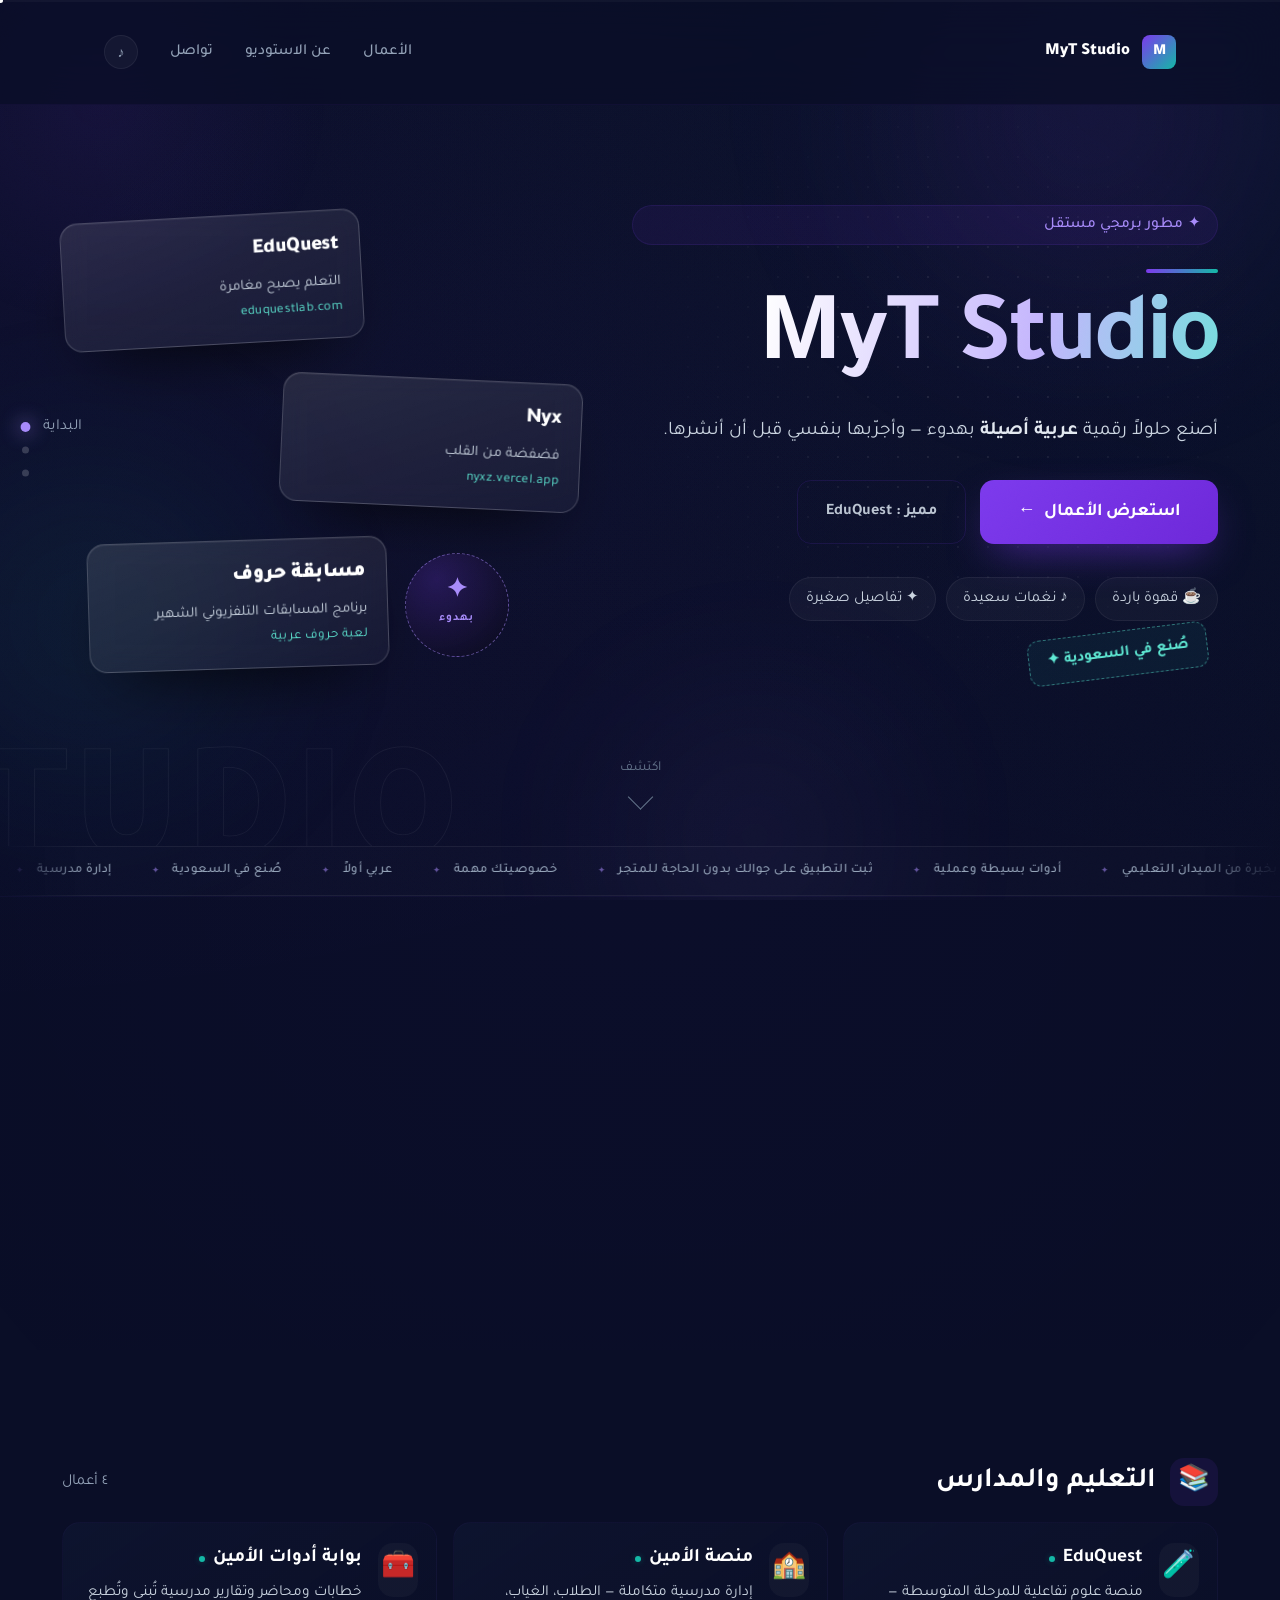
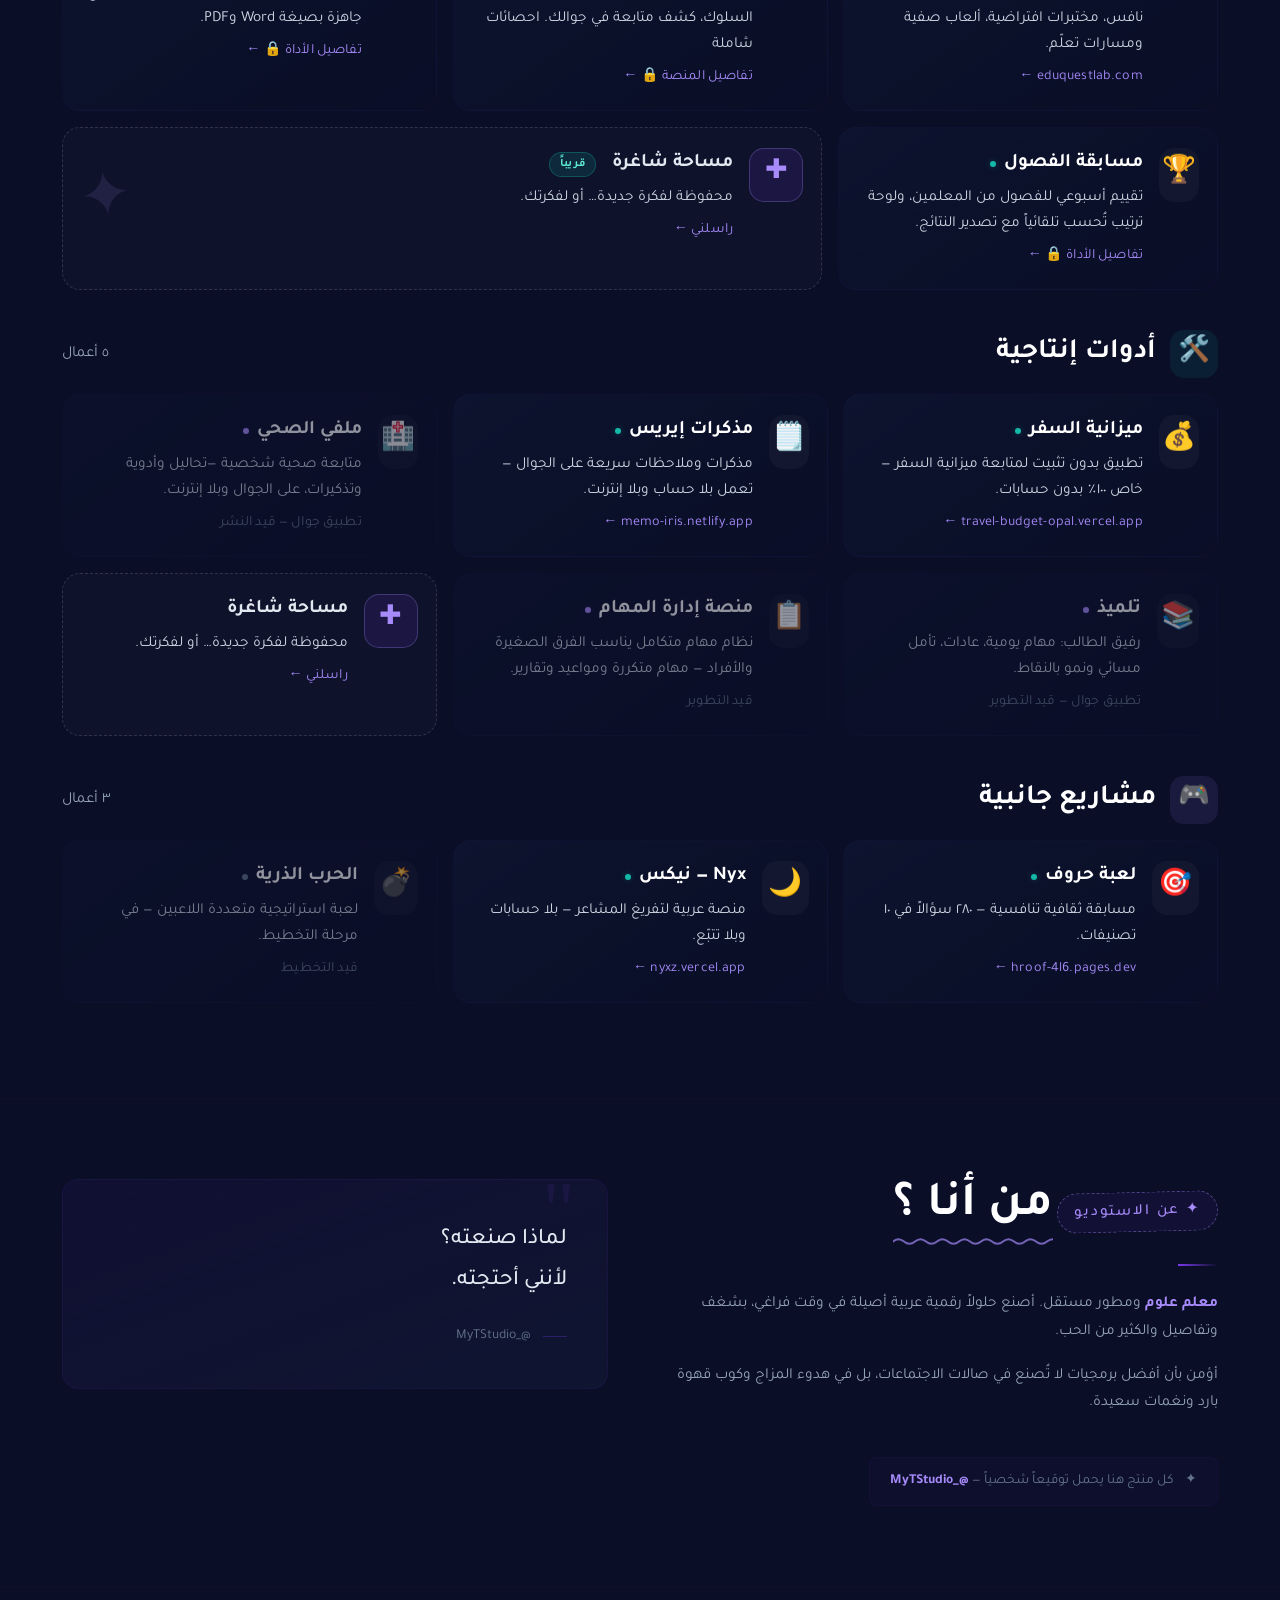
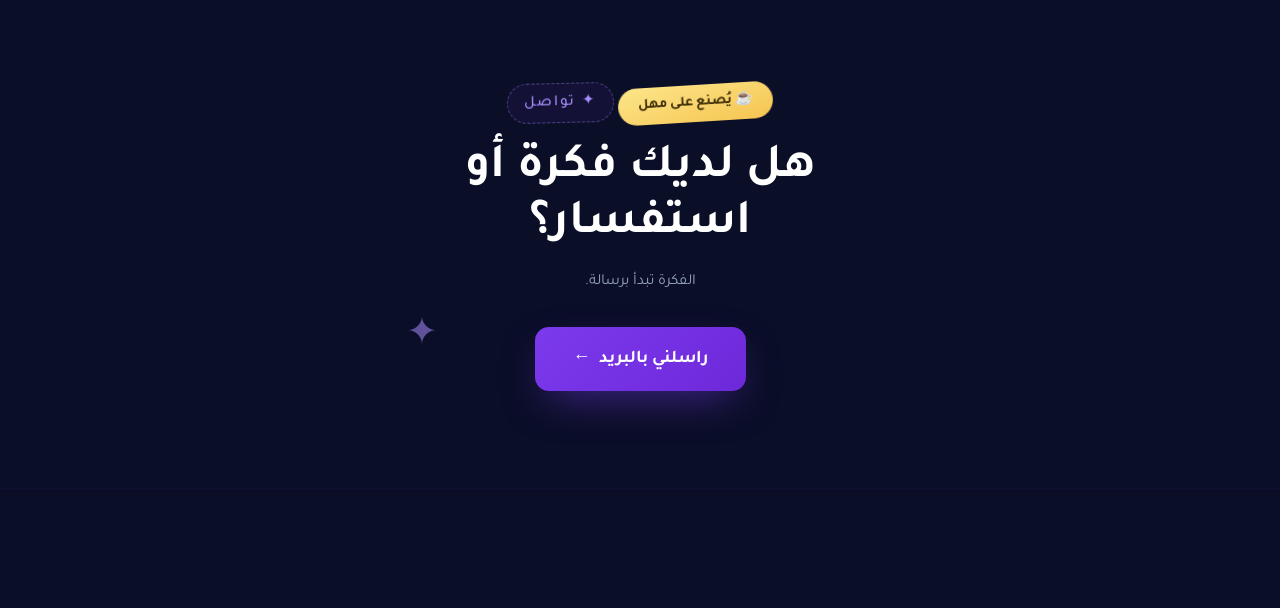
==== commit baeb2b2a: "شريط متحرك بلا فجوة + تصحيح نصوص الصفحات الأربع + ستايل موحّد للصفحات الداخلية" ====
--- a/index.html
+++ b/index.html
@@ -2,11 +2,25 @@
 <html lang="ar" dir="rtl">
 <head>
 <meta charset="UTF-8">
-<meta name="viewport" content="width=device-width, initial-scale=1.0">
+<meta name="viewport" content="width=device-width, initial-scale=1.0, viewport-fit=cover">
+<meta name="theme-color" content="#05070F">
+<meta name="color-scheme" content="dark">
+<meta name="description" content="MyT Studio — استوديو برمجي مستقل. أدوات ومنصات عربية للتعليم والإدارة: EduQuest، منصة الأمين، ومسابقة الفصول.">
+<meta property="og:type" content="website">
+<meta property="og:title" content="MyT Studio — استوديو برمجي مستقل">
+<meta property="og:description" content="أصنع حلولاً رقمية عربية أصيلة بهدوء — وأجرّبها بنفسي قبل أن أنشرها.">
+<meta property="og:url" content="https://bmytstudio.github.io/mytstudio/">
 <title>MyT Studio — استوديو برمجي مستقل</title>
+<link rel="icon" href="data:image/svg+xml,%3Csvg xmlns=%27http://www.w3.org/2000/svg%27 viewBox=%270 0 64 64%27%3E%3Crect width=%2764%27 height=%2764%27 rx=%2716%27 fill=%27%237c3aed%27/%3E%3Ctext x=%2732%27 y=%2744%27 font-family=%27Arial%27 font-size=%2736%27 font-weight=%27bold%27 fill=%27%23fff%27 text-anchor=%27middle%27%3EM%3C/text%3E%3C/svg%3E">
 <link rel="preconnect" href="https://fonts.googleapis.com">
+<link rel="preconnect" href="https://fonts.gstatic.com" crossorigin>
 <link href="https://fonts.googleapis.com/css2?family=Tajawal:wght@300;400;500;700;900&display=swap" rel="stylesheet">
+<script>document.documentElement.classList.add('js');</script>
 <style>
+/* ============================================
+   Transición بين الصفحات — View Transitions API
+   ============================================ */
+@view-transition { navigation: auto; }
 /* ============================================
    DESIGN TOKENS — Visual Director OS v3.0.0
    Profile: apple_minimal × enterprise_serene × MyT Identity
@@ -64,7 +78,8 @@
 
 *, *::before, *::after { box-sizing: border-box; margin: 0; padding: 0; }
 
-html { scroll-behavior: smooth; -webkit-font-smoothing: antialiased; }
+html {
+  scroll-padding-top:80px; scroll-behavior:smooth; -webkit-font-smoothing: antialiased; }
 
 body {
   font-family: var(--font-body);
@@ -676,9 +691,625 @@
   background: rgba(124, 58, 237, 0.02);
   border: 1px dashed rgba(124, 58, 237, 0.06);
 }
+/* ============================================================
+   v4 — طبقة "هدوء مضيء" (إضافة لا تعديل)
+   الحكم: CORE-ART-01 (توكنز) · 05 (تباين) · 06 (CLS) · 09 (ميزانية)
+   ============================================================ */
+:root{
+  --ink-0:#05070F;
+  --purple-rgb:124,58,237;
+  --teal-rgb:20,184,166;
+  --hair:rgba(255,255,255,.06);
+  --hair-strong:rgba(255,255,255,.12);
+  --ease-out-expo:cubic-bezier(.16,1,.3,1);
+  --ease-in-out-soft:cubic-bezier(.65,0,.35,1);
+  --spot:radial-gradient(340px circle at var(--mx,50%) var(--my,50%),rgba(var(--purple-rgb),.18),transparent 62%);
+}
+
+/* --- تلميح الوصول: تخطّي إلى المحتوى --- */
+.skip{
+  position:fixed; top:-100px; right:16px; z-index:10000;
+  background:var(--purple); color:#fff; padding:10px 16px;
+  border-radius:var(--radius-sm); font-size:var(--text-sm);
+  transition:top .25s var(--ease-out-expo);
+}
+.skip:focus{top:16px; color:#fff;}
+
+:where(a,button,[tabindex]):focus-visible{
+  outline:2px solid #a78bfa; outline-offset:3px; border-radius:6px;
+}
+
+/* --- شاشة الإقلاع --- */
+.boot{
+  display:none; position:fixed; inset:0; z-index:9990;
+  place-items:center; background:radial-gradient(circle at 50% 38%,#0B1024 0%,var(--ink-0) 68%);
+  transition:transform .85s var(--ease-out-expo),opacity .55s ease;
+}
+html.js .boot{display:grid;}
+html.is-booting{overflow:hidden;}
+html.is-booting body{height:100vh;}
+.boot.is-done{transform:translateY(-101%); opacity:0; pointer-events:none;}
+.boot-mark{
+  font-family:var(--font-display); font-weight:900; font-size:44px; line-height:1;
+  width:78px; height:78px; display:grid; place-items:center; border-radius:22px;
+  background:linear-gradient(140deg,var(--purple),var(--teal));
+  color:#fff; box-shadow:0 18px 60px -18px rgba(124,58,237,.9);
+  animation:bootPop .7s var(--ease-out-expo) both;
+}
+.boot-name{
+  margin-top:18px; color:var(--slate-300); font-size:var(--text-sm);
+  letter-spacing:.14em; opacity:0; animation:fadeIn .5s .35s both;
+}
+.boot-line{
+  margin-top:16px; width:132px; height:2px; border-radius:2px;
+  background:rgba(255,255,255,.08); overflow:hidden;
+}
+.boot-line i{
+  display:block; height:100%; width:100%; transform-origin:right;
+  background:linear-gradient(90deg,var(--teal),#a78bfa);
+  animation:bootFill 1.1s var(--ease-out-expo) both;
+}
+@keyframes bootPop{from{opacity:0;transform:scale(.86) translateY(8px)}to{opacity:1;transform:none}}
+@keyframes bootFill{from{transform:scaleX(0)}to{transform:scaleX(1)}}
+@keyframes fadeIn{from{opacity:0}to{opacity:1}}
+
+/* --- شريط التقدّم --- */
+.progress{
+  position:fixed; inset-inline:0; top:0; height:2px; z-index:900;
+  pointer-events:none; background:rgba(255,255,255,.03);
+}
+.progress i{
+  display:block; height:100%; transform:scaleX(var(--p,0)); transform-origin:right center;
+  background:linear-gradient(90deg,var(--teal),#a78bfa);
+  box-shadow:0 0 12px rgba(167,139,250,.6);
+}
+
+/* --- سكة الأقسام --- */
+.rail{
+  position:fixed; left:22px; top:50%; transform:translateY(-50%);
+  z-index:800; display:none; flex-direction:column; gap:16px;
+}
+.rail a{
+  width:7px; height:7px; border-radius:50%;
+  background:rgba(255,255,255,.18); transition:all .35s var(--ease-out-expo);
+}
+.rail a::after{
+  content:attr(data-label);
+  position:absolute; left:16px; top:50%; transform:translateY(-50%) translateX(-6px);
+  font-size:11px; color:var(--slate-400); white-space:nowrap;
+  opacity:0; pointer-events:none; transition:all .3s var(--ease-out-expo);
+}
+.rail a{position:relative;}
+.rail a:hover::after,.rail a.active::after{opacity:1; transform:translateY(-50%) translateX(0);}
+.rail a.active{background:#a78bfa; box-shadow:0 0 14px rgba(167,139,250,.9); transform:scale(1.4);}
+@media (min-width:1180px){ .rail{display:flex;} }
+
+/* --- المؤشّر المخصّص --- */
+.cursor-dot,.cursor-ring{
+  position:fixed; top:0; left:0; z-index:9500; pointer-events:none;
+  border-radius:50%; mix-blend-mode:screen; will-change:transform;
+}
+.cursor-dot{width:5px;height:5px;margin:-2.5px 0 0 -2.5px;background:#fff;}
+.cursor-ring{
+  width:34px;height:34px;margin:-17px 0 0 -17px;
+  border:1px solid rgba(167,139,250,.6);
+  transition:width .28s var(--ease-out-expo),height .28s var(--ease-out-expo),
+             margin .28s var(--ease-out-expo),background .28s,border-color .28s,opacity .3s;
+}
+.cursor-ring.is-hot{
+  width:66px;height:66px;margin:-33px 0 0 -33px;
+  background:rgba(var(--purple-rgb),.14); border-color:rgba(167,139,250,.95);
+}
+html.has-cursor,html.has-cursor a,html.has-cursor button{cursor:none;}
+@media (hover:none),(pointer:coarse){ .cursor-dot,.cursor-ring{display:none;} }
+
+/* --- حبيبات + أورورا --- */
+.grain{
+  position:fixed; inset:0; z-index:3; pointer-events:none; opacity:.035;
+  mix-blend-mode:overlay;
+  background-image:url("data:image/svg+xml,%3Csvg xmlns='http://www.w3.org/2000/svg' width='140' height='140'%3E%3Cfilter id='n'%3E%3CfeTurbulence type='fractalNoise' baseFrequency='.85' numOctaves='3'/%3E%3C/filter%3E%3Crect width='140' height='140' filter='url(%23n)'/%3E%3C/svg%3E");
+}
+.aurora{position:fixed; inset:0; z-index:-1; pointer-events:none; overflow:hidden;}
+.aurora i{
+  position:absolute; border-radius:50%; filter:blur(90px); opacity:.5;
+  will-change:transform;
+}
+.aurora i:nth-child(1){width:46vw;height:46vw;background:radial-gradient(circle,rgba(124,58,237,.30),transparent 66%);top:-14vw;right:-8vw;animation:drift1 34s var(--ease-in-out-soft) infinite alternate;}
+.aurora i:nth-child(2){width:38vw;height:38vw;background:radial-gradient(circle,rgba(20,184,166,.24),transparent 66%);top:42vh;left:-12vw;animation:drift2 42s var(--ease-in-out-soft) infinite alternate;}
+.aurora i:nth-child(3){width:30vw;height:30vw;background:radial-gradient(circle,rgba(167,139,250,.20),transparent 66%);bottom:-10vw;right:26vw;animation:drift3 50s var(--ease-in-out-soft) infinite alternate;}
+@keyframes drift1{to{transform:translate3d(-7vw,6vh,0) scale(1.15)}}
+@keyframes drift2{to{transform:translate3d(6vw,-5vh,0) scale(1.2)}}
+@keyframes drift3{to{transform:translate3d(-4vw,-7vh,0) scale(1.1)}}
+
+/* --- شبكة نقطية تُضاء بمؤشّر القارئ --- */
+.hero-grid{
+  position:absolute; inset:-8% -6%; pointer-events:none; z-index:0;
+  background-image:radial-gradient(circle,rgba(255,255,255,.20) 1px,transparent 1.3px);
+  background-size:30px 30px;
+  -webkit-mask-image:radial-gradient(460px circle at var(--gx,72%) var(--gy,46%),#000 0%,transparent 72%);
+  mask-image:radial-gradient(460px circle at var(--gx,72%) var(--gy,46%),#000 0%,transparent 72%);
+  opacity:.5;
+}
+.hero-light{
+  position:absolute; top:0; left:0; width:640px; height:640px; pointer-events:none; z-index:0;
+  border-radius:50%; opacity:0;
+  background:radial-gradient(circle,rgba(124,58,237,.14),transparent 62%);
+  filter:blur(10px);
+  transform:translate3d(calc(var(--lx,-9999px) - 320px),calc(var(--ly,-9999px) - 320px),0);
+  transition:opacity .7s ease;
+}
+html.has-cursor .hero-light{opacity:1;}
+.hero-content{position:relative; z-index:2;}
+
+/* --- عنوان البطل: كشف بالكلمة + لمعة --- */
+
+.gradient-text{
+  background:linear-gradient(100deg,#fff 0%,#c4b5fd 28%,#5eead4 52%,#c4b5fd 74%,#fff 100%);
+  background-size:220% 100%;
+  -webkit-background-clip:text; background-clip:text;
+  -webkit-text-fill-color:transparent;
+  animation:sheen 9s linear infinite;
+}
+@keyframes sheen{0%{background-position:0% 50%}100%{background-position:220% 50%}}
+
+/* --- كشف الكلمات في الوصف --- */
+
+/* --- شريط الماركيه --- */
+.marquee{
+  overflow:hidden; padding:14px 0; border-block:1px solid var(--hair); direction:ltr;
+  -webkit-mask-image:linear-gradient(90deg,transparent,#000 7%,#000 93%,transparent);
+  mask-image:linear-gradient(90deg,transparent,#000 7%,#000 93%,transparent);
+  background:rgba(255,255,255,.012);
+}
+.marquee-track{display:flex; width:max-content; direction:ltr; will-change:transform; transform:translate3d(0,0,0);}
+.marquee-group,.marquee-half{display:flex; align-items:center; flex:0 0 auto;}
+.marquee-item{
+  display:inline-flex; align-items:center; gap:12px;
+  padding-inline:24px; white-space:nowrap;
+  font-size:12px; letter-spacing:.04em; color:var(--slate-400);
+  direction:rtl; unicode-bidi:isolate;
+}
+.marquee-item::after{content:'✦'; color:rgba(167,139,250,.55); font-size:9px;}
+@media (prefers-reduced-motion:reduce){ .marquee-track{transform:none;} }
+
+/* --- فلاتر المعرض --- */
+.filters{display:flex; flex-wrap:wrap; gap:8px; margin-top:var(--space-8);}
+.chip{
+  font-family:var(--font-body); font-size:var(--text-xs); font-weight:500;
+  color:var(--slate-400); background:rgba(255,255,255,.03);
+  border:1px solid var(--hair); border-radius:100px;
+  padding:8px 16px; transition:all .25s var(--ease-out-expo);
+}
+.chip:hover{color:#fff; border-color:rgba(167,139,250,.45); transform:translateY(-1px);}
+.chip[aria-pressed="true"]{
+  color:#fff; font-weight:700; border-color:transparent;
+  background:linear-gradient(135deg,rgba(124,58,237,.9),rgba(20,184,166,.7));
+  box-shadow:0 6px 20px -8px rgba(124,58,237,.9);
+}
+
+/* --- بطاقات المشاريع: ضوء يتبع المؤشّر + ميل خفيف --- */
+.project-item{
+  position:relative; isolation:isolate; overflow:hidden;
+  --ty:0px; --rx:0deg; --ry:0deg;
+  transform:perspective(900px) rotateX(var(--rx)) rotateY(var(--ry)) translateY(var(--ty));
+  transition:transform .5s var(--ease-out-expo),border-color .35s,box-shadow .35s,background .35s;
+}
+.project-item::before{
+  content:''; position:absolute; inset:0; z-index:-1;
+  background:var(--spot); opacity:0; transition:opacity .35s ease;
+}
+.project-item:hover::before,.project-item:focus-visible::before{opacity:1;}
+.project-item:hover,.project-item:focus-visible{
+  --ty:-4px;
+  transform:perspective(900px) rotateX(var(--rx)) rotateY(var(--ry)) translateY(var(--ty));
+  border-color:var(--hair-strong);
+  box-shadow:0 22px 50px -28px rgba(0,0,0,.9),0 0 0 1px rgba(167,139,250,.10);
+}
+.project-item-icon{transition:transform .45s var(--ease-out-expo),background .35s;}
+.project-item:hover .project-item-icon{transform:scale(1.1) rotate(-5deg); background:rgba(255,255,255,.06);}
+.project-item-link{transition:transform .35s var(--ease-out-expo),color .25s;}
+.project-item:hover .project-item-link{transform:translateX(-4px);}
+.project-item-title{display:flex; align-items:center; gap:8px;}
+.status-live{animation:livedot 2.6s ease-in-out infinite;}
+@keyframes livedot{
+  0%,100%{box-shadow:0 0 0 0 rgba(20,184,166,.55)}
+  55%{box-shadow:0 0 0 6px rgba(20,184,166,0)}
+}
+.is-filtered-out{display:none !important;}
+
+/* --- الأرقام --- */
+.stat-number{font-variant-numeric:tabular-nums; transition:transform .4s var(--ease-out-expo);}
+.stat-card:hover .stat-number{transform:translateY(-3px);}
+
+/* --- أزرار مغناطيسية --- */
+.btn{position:relative; overflow:hidden; will-change:transform;}
+.btn::after{
+  content:''; position:absolute; inset:0; z-index:-1; opacity:0;
+  background:radial-gradient(180px circle at var(--bx,50%) var(--by,50%),rgba(255,255,255,.16),transparent 60%);
+  transition:opacity .3s;
+}
+.btn:hover::after{opacity:1;}
+
+/* --- زر الصوت --- */
+.sound-toggle{
+  display:inline-flex; align-items:center; justify-content:center;
+  width:34px; height:34px; border-radius:50%;
+  background:rgba(255,255,255,.04); border:1px solid var(--hair);
+  color:var(--slate-400); font-size:14px; line-height:1;
+  transition:all .25s var(--ease-out-expo);
+}
+.sound-toggle:hover{color:#fff; border-color:rgba(167,139,250,.5); transform:scale(1.06);}
+.sound-toggle[aria-pressed="true"]{
+  color:#fff; background:rgba(124,58,237,.22); border-color:rgba(167,139,250,.6);
+}
+
+/* --- كشف عند التمرير (IntersectionObserver) --- */
+.reveal{
+  opacity:0; transform:translateY(26px); filter:blur(6px);
+  transition:opacity .85s var(--ease-out-expo),transform .85s var(--ease-out-expo),filter .85s var(--ease-out-expo);
+}
+.reveal.in{opacity:1; transform:none; filter:none;}
+
+/* --- إدخال البطل (CSS خالص — يعمل بلا JS) --- */
+.hero-tag{animation:heroIn .85s .04s var(--ease-out-expo) both;}
+.hero-accent{animation:heroIn .9s .10s var(--ease-out-expo) both;}
+.hero-title{animation:heroIn 1.05s .18s var(--ease-out-expo) both;}
+.hero-desc{animation:heroIn .95s .34s var(--ease-out-expo) both;}
+.hero-actions{animation:heroIn .95s .48s var(--ease-out-expo) both;}
+@keyframes heroIn{from{opacity:0;transform:translateY(24px);filter:blur(9px)}to{opacity:1;transform:none;filter:blur(0)}}
+
+/* --- شريط التقدّم: خطّ زمني أصلي عند الدعم --- */
+@supports (animation-timeline: scroll()){
+  .progress i{animation:progressGrow linear both; animation-timeline:scroll(root block);}
+  @keyframes progressGrow{from{transform:scaleX(0)}to{transform:scaleX(1)}}
+}
+
+/* --- زر العودة للأعلى --- */
+.to-top{
+  position:fixed; bottom:22px; left:22px; z-index:850;
+  width:44px; height:44px; border-radius:50%;
+  display:grid; place-items:center;
+  background:rgba(12,17,38,.85); border:1px solid var(--hair-strong);
+  color:var(--slate-300); backdrop-filter:blur(10px);
+  opacity:0; transform:translateY(14px) scale(.9); pointer-events:none;
+  transition:all .4s var(--ease-out-expo);
+}
+.to-top.show{opacity:1; transform:none; pointer-events:auto;}
+.to-top:hover{color:#fff; border-color:rgba(167,139,250,.6); transform:translateY(-2px);}
+
+/* --- توست --- */
+.toast{
+  position:fixed; bottom:26px; left:50%; transform:translate(-50%,26px);
+  z-index:9600; padding:12px 20px; border-radius:100px;
+  background:rgba(12,17,38,.94); border:1px solid rgba(167,139,250,.28);
+  color:var(--slate-200); font-size:var(--text-xs);
+  box-shadow:0 20px 50px -20px rgba(0,0,0,.9);
+  backdrop-filter:blur(14px);
+  opacity:0; pointer-events:none;
+  transition:opacity .35s,transform .45s var(--ease-out-expo);
+}
+.toast.show{opacity:1; transform:translate(-50%,0);}
+
+/* --- تباين النصوص الصغيرة إلى 4.5:1+ --- */
+.stat-label, .footer-signature, .category-count { color: var(--slate-400); }
+
+/* --- نبضة التوقيع في الفوتر --- */
+.footer-signature::before{
+  content:''; display:inline-block; width:6px; height:6px; border-radius:50%;
+  background:var(--teal); margin-inline-end:7px; vertical-align:middle;
+  animation:livedot 3.4s ease-in-out infinite;
+}
+
+/* --- استجابة --- */
+@media (max-width:768px){
+  .hero-grid{background-size:24px 24px; opacity:.35;}
+  .filters{gap:6px;}
+  .chip{padding:7px 13px;}
+  .hero-light{display:none;}
+  .to-top{left:16px; bottom:16px; width:40px; height:40px;}
+  .boot-mark{width:64px;height:64px;font-size:36px;border-radius:18px;}
+}
+
+/* --- احترام تقليل الحركة --- */
+@media (prefers-reduced-motion:reduce){
+  *,*::before,*::after{animation-duration:.01ms !important;animation-iteration-count:1 !important;transition-duration:.01ms !important;}
+  .aurora i{animation:none;}
+  .cursor-dot,.cursor-ring{display:none;}
+  .hero-title .word > span{transform:none;}
+  .hero-desc .w{opacity:1;transform:none;}
+  .project-item{transform:none !important;}
+}
+
+/* ============================================================
+   v5 — «كثافة ومرح»
+   القياسات أكبر، الفراغ أقل، والمبالغات المرحة مضافة
+   (إضافة فوق v4 — لا حذف ولا تراجع)
+   ============================================================ */
+:root{
+  --text-xs:.86rem; --text-sm:.96rem; --text-base:1.0625rem;
+  --text-lg:1.2rem;  --text-xl:1.4rem;  --text-2xl:1.75rem;
+  --text-3xl:2.3rem; --text-4xl:2.95rem; --text-5xl:3.6rem; --text-6xl:4.5rem;
+}
+.container{max-width:1220px; padding-inline:clamp(20px,4vw,32px);}
+
+/* ---------- الهيرو ---------- */
+.hero{
+  min-height:min(94svh,900px);
+  padding-block:clamp(88px,10vh,120px) clamp(44px,6vh,70px);
+  overflow:hidden;
+}
+.hero-tag{font-size:var(--text-sm); padding:6px 16px; margin-bottom:var(--space-6);}
+.hero-title{
+  font-size:clamp(3.1rem,8vw,6.2rem); line-height:1.02; letter-spacing:-.03em;
+  margin-bottom:var(--space-5); max-width:none;
+}
+.hero-desc{
+  font-size:clamp(1.05rem,1.5vw,1.32rem); line-height:1.75; max-width:52ch;
+  margin-bottom:var(--space-8); color:var(--slate-300);
+}
+.hero-accent{width:72px; height:4px; margin-bottom:var(--space-5);}
+.hero-actions{gap:14px;}
+.btn{font-size:var(--text-base); padding:15px 32px; border-radius:14px;}
+.btn-primary{box-shadow:0 16px 44px -14px rgba(124,58,237,.6); font-size:1.12rem; padding:17px 38px;}
+.btn-secondary{font-size:1rem; padding:17px 28px; opacity:.92;}
+.btn:hover{transform:translateY(-2px) scale(1.02);}
+
+.hero-word{
+  position:absolute; left:-9%; bottom:-6%; top:auto;
+  font-family:var(--font-display); font-weight:900;
+  font-size:clamp(7rem,13vw,11.5rem); line-height:.8;
+  color:transparent; -webkit-text-stroke:1px rgba(255,255,255,.05);
+  letter-spacing:.02em; white-space:nowrap; pointer-events:none; z-index:0;
+  animation:wordDrift 24s ease-in-out infinite alternate;
+}
+@keyframes wordDrift{
+  from{transform:rotate(-6deg) translate3d(0,0,0)}
+  to{transform:rotate(-4deg) translate3d(0,-18px,0)}
+}
+
+.hero-meta{display:flex; align-items:center; gap:10px; flex-wrap:wrap; margin-top:var(--space-8);}
+.hero-pill{
+  display:inline-flex; align-items:center; gap:8px;
+  padding:8px 16px; border-radius:100px;
+  font-size:var(--text-sm); color:var(--slate-300);
+  background:rgba(255,255,255,.035); border:1px solid var(--hair);
+}
+.hero-sticker{
+  display:inline-flex; align-items:center; gap:8px;
+  padding:9px 18px; border-radius:12px;
+  font-size:var(--text-sm); font-weight:700; color:var(--teal-light);
+  border:1.5px dashed rgba(94,234,212,.45); background:rgba(20,184,166,.07);
+  transform:rotate(-7deg); margin-inline-start:10px;
+  animation:wobble 6.5s ease-in-out infinite;
+}
+@keyframes wobble{
+  0%,100%{transform:rotate(-7deg)}
+  50%{transform:rotate(-2.5deg) scale(1.035)}
+}
+
+/* ---------- إيقاع الأقسام: فراغ أقل ---------- */
+section{padding-block:clamp(54px,6.6vh,78px);}
+.section-header{margin-bottom:clamp(26px,3.6vh,42px);}
+.section-label{font-size:var(--text-sm); letter-spacing:.12em;}
+.section-header h2{font-size:clamp(1.9rem,3.6vw,2.85rem);}
+.marquee{padding-block:13px;}
+.marquee-item{font-size:.82rem; font-weight:500; padding-inline:20px;}
+
+/* ---------- الأرقام ---------- */
+.stat-card{padding:clamp(20px,2.4vw,30px); border-radius:18px;}
+.stat-number{font-size:clamp(2.5rem,5.4vw,3.9rem); line-height:1; font-weight:900;}
+.stat-label{font-size:var(--text-sm); margin-top:8px;}
+
+/* ---------- المعرض ---------- */
+.filters{gap:10px; margin-top:var(--space-6);}
+.chip{font-size:var(--text-sm); padding:10px 20px; border-radius:100px;}
+.chip[aria-pressed="true"]{transform:scale(1.045);}
+.category-name{font-size:var(--text-2xl);}
+.category-items{
+  display:flex; flex-wrap:wrap; gap:16px;
+}
+.category-items > .project-item{flex:1 1 360px; min-width:0;}
+.project-item-info{flex:1 1 auto; min-width:0;}
+.category-header{gap:14px; margin-bottom:16px;}
+.category-icon{
+  font-size:1.6rem; width:48px; height:48px; border-radius:14px;
+  display:inline-flex; align-items:center; justify-content:center;
+  transition:transform .45s var(--ease-out-expo);
+}
+.category-header:hover .category-icon{transform:rotate(-8deg) scale(1.1);}
+.category-count{font-size:var(--text-sm);}
+.project-item{padding:20px 18px; border-radius:18px;}
+.project-item-icon{
+  width:54px; height:54px; font-size:1.7rem; border-radius:15px;
+  transition:transform .5s var(--ease-out-expo), box-shadow .45s ease;
+}
+.project-item-title{font-size:var(--text-lg); font-weight:700;}
+.project-item-desc{font-size:var(--text-sm); line-height:1.7; margin-top:4px;}
+.project-item-link{color:var(--purple-light); font-size:.88rem; opacity:1; letter-spacing:.01em;}
+
+/* ---------- مبالغات مرحة على التفاعل ---------- */
+.project-item:hover .project-item-icon{
+  transform:rotate(-9deg) scale(1.14);
+  box-shadow:0 12px 30px -12px rgba(var(--purple-rgb),.7);
+}
+.card-arrow, .project-item-link{transition:transform .4s var(--ease-out-expo);}
+.project-item:hover .card-arrow{transform:translate(3px,-3px) rotate(-6deg);}
+
+/* ---------- الشريط العلوي ---------- */
+.nav-inner{height:64px;}
+.nav-logo{font-size:var(--text-base);}
+.nav-links a{font-size:var(--text-sm);}
+
+/* ---------- استجابة ---------- */
+@media (max-width:900px){
+  .hero{min-height:auto; padding-block:92px 40px;}
+  .hero-word{font-size:26vw; top:52%;}
+}
+@media (max-width:768px){
+  .hero-title{font-size:clamp(2.4rem,11vw,3.6rem);}
+  .hero-desc{font-size:1.02rem; max-width:none;}
+  .hero-word{display:none;}
+  .hero-sticker{margin-inline-start:0;}
+  .stat-number{font-size:2.6rem;}
+  .project-item-icon{width:46px; height:46px; font-size:1.45rem;}
+  section{padding-block:44px;}
+  .marquee-item{font-size:.76rem;}
+}
+
+/* ---------- الهيرو بعمودين: نص + لوحة حيّة ---------- */
+.hero-content{
+  width:100%; flex:1 1 auto;
+  display:grid; grid-template-columns:minmax(0,1.06fr) minmax(0,.94fr);
+  column-gap:clamp(20px,4vw,60px); align-items:center;
+}
+.hero-content > *:not(.hero-visual){grid-column:1; min-width:0;}
+.hero-visual{
+  grid-column:2; grid-row:1 / span 6; position:relative;
+  height:clamp(400px,50vh,480px); pointer-events:none;
+}
+.hv-card{
+  position:absolute; width:min(300px,80%);
+  padding:18px 20px; border-radius:18px;
+  background:linear-gradient(160deg, rgba(255,255,255,.10), rgba(255,255,255,.035));
+  border:1px solid rgba(255,255,255,.18);
+  box-shadow:0 30px 70px -34px rgba(0,0,0,.95), inset 0 1px 0 rgba(255,255,255,.06);
+  backdrop-filter:blur(12px); -webkit-backdrop-filter:blur(12px);
+  animation:hvFloat 9s ease-in-out infinite;
+}
+.hv-k{display:block; font-size:1.3rem; font-weight:900; color:var(--white); letter-spacing:-.01em;}
+.hv-v{display:block; margin-top:7px; font-size:.92rem; line-height:1.65; color:var(--slate-300);}
+.hv-v em{font-style:normal; color:var(--teal-light); font-size:.84rem; letter-spacing:.02em; direction:ltr; display:inline-block;}
+.hv-a{top:0; inset-inline-end:0; transform:rotate(-3.2deg); animation-delay:0s;}
+.hv-b{top:36%; inset-inline-start:0; transform:rotate(2.6deg); animation-delay:-3s;}
+.hv-c{top:72%; inset-inline-end:5%; transform:rotate(-1.8deg); animation-delay:-6s;}
+@keyframes hvFloat{
+  0%,100%{margin-top:0}
+  50%{margin-top:-14px}
+}
+.hv-stamp{
+  position:absolute; bottom:2%; inset-inline-start:14%;
+  width:104px; height:104px; border-radius:50%;
+  display:flex; flex-direction:column; align-items:center; justify-content:center; gap:2px;
+  border:1.5px dashed rgba(167,139,250,.5);
+  background:radial-gradient(circle at 30% 25%, rgba(124,58,237,.22), rgba(5,7,15,.6));
+  color:var(--purple-light);
+  animation:stampSpin 26s linear infinite;
+}
+.hv-stamp b{font-size:1.6rem; line-height:1;}
+.hv-stamp span{font-size:.72rem; font-weight:700; letter-spacing:.08em;}
+@keyframes stampSpin{to{transform:rotate(360deg)}}
+
+@media (max-width:1024px){
+  .hero-content{grid-template-columns:1fr;}
+  .hero-visual{display:none;}
+}
+
+
+/* ---------- مبالغات مرحة: تسميات مائلة، خط يدوي، ملصق ---------- */
+.section-label{
+  display:inline-flex; align-items:center; gap:8px;
+  padding:6px 16px; border-radius:100px;
+  border:1px dashed rgba(167,139,250,.42);
+  background:rgba(124,58,237,.07);
+  transform:rotate(-1.4deg);
+}
+.section-header h2, .about-text h2{position:relative; display:inline-block;}
+.section-header h2::after, .about-text h2::after{
+  content:""; position:absolute; inset-inline:0; bottom:-10px; height:9px;
+  background:url("data:image/svg+xml;utf8,<svg xmlns='http://www.w3.org/2000/svg' width='44' height='9' viewBox='0 0 44 9'><path d='M0 5.5 Q5.5 1 11 5.5 T22 5.5 T33 5.5 T44 5.5' fill='none' stroke='%23a78bfa' stroke-width='2' stroke-linecap='round' opacity='.75'/></svg>") repeat-x;
+  height:9px; opacity:.9; pointer-events:none;
+}
+.cta-content{position:relative;}
+.cta-note{
+  display:inline-flex; align-items:center; gap:8px;
+  margin-bottom:18px; padding:9px 20px; border-radius:100px;
+  font-size:.9rem; font-weight:700; line-height:1.35; text-align:center;
+  color:#3b2a06; background:linear-gradient(165deg,#fde68a,#f5c451);
+  box-shadow:0 18px 40px -22px rgba(0,0,0,.9);
+  transform:rotate(-3.5deg);
+  animation:noteWobble 7s ease-in-out infinite;
+}
+@keyframes noteWobble{
+  0%,100%{transform:rotate(-3.5deg)}
+  50%{transform:rotate(-1deg) translateY(-4px)}
+}
+.cta-spark{
+  position:absolute; inset-inline-end:clamp(6px,2vw,26px); bottom:clamp(6px,2vw,20px);
+  font-size:clamp(1.8rem,3vw,2.6rem); color:rgba(167,139,250,.55);
+  animation:stampSpin 18s linear infinite;
+}
+.cta-arrow{display:inline-block; transition:transform .4s var(--ease-out-expo);}
+.btn-primary:hover .cta-arrow{transform:translate(-6px) rotate(-8deg) scale(1.2);}
+@media (max-width:768px){
+  .cta-note, .project-slot{display:none;}
+  .section-label{transform:none;}
+}
+
+
+/* ---------- بطاقات المساحة الشاغرة: تملأ الفراغ بقصد ---------- */
+.project-slot{
+  background:rgba(255,255,255,.018);
+  border:1.5px dashed rgba(255,255,255,.14);
+  box-shadow:none;
+}
+.project-slot .project-item-icon{
+  background:rgba(124,58,237,.12); color:var(--purple-light); border:1px solid rgba(167,139,250,.28);
+}
+.project-slot .project-item-title{color:var(--slate-200,#cbd5e1); font-weight:700;}
+.project-slot:hover{border-color:rgba(167,139,250,.45); background:rgba(124,58,237,.06);}
+
+
+.category-items > .project-slot-wide{flex:2 1 720px;}
+.category-items > .project-slot-wide .project-item-desc{max-width:52ch;}
+.project-item-desc{color:var(--slate-300);}
+
+.project-slot{overflow:hidden;}
+.slot-tag{
+  display:inline-block; margin-inline-start:8px; padding:2px 10px;
+  font-size:.72rem; font-weight:700; letter-spacing:.02em;
+  border-radius:100px; color:var(--teal-light);
+  background:rgba(20,184,166,.14); border:1px solid rgba(20,184,166,.3);
+  vertical-align:middle;
+}
+.slot-mark{
+  position:absolute; inset-inline-end:18px; top:50%; transform:translateY(-50%) rotate(-8deg);
+  font-size:clamp(3rem,5vw,4.4rem); color:rgba(167,139,250,.12); pointer-events:none;
+}
+.category-items > .project-slot-wide{padding-inline-end:clamp(70px,9vw,120px);}
+@media (prefers-reduced-motion:reduce){
+  .hero-word, .hero-sticker, .hv-card, .hv-stamp, .cta-note, .cta-spark{animation:none;}
+}
+
 </style>
 </head>
 <body>
+<a class="skip" href="#projects">تخطَّ إلى الأعمال</a>
+
+<!-- طبقة الجو: أورورا + حبيبات -->
+<div class="aurora" aria-hidden="true"><i></i><i></i><i></i></div>
+<div class="grain" aria-hidden="true"></div>
+
+<!-- شاشة الإقلاع -->
+<div class="boot" id="boot" aria-hidden="true">
+  <div style="text-align:center">
+    <div class="boot-mark">M</div>
+    <div class="boot-name">MYT STUDIO</div>
+    <div class="boot-line"><i></i></div>
+  </div>
+</div>
+
+<!-- التقدّم + المؤشّر + التوست -->
+<div class="progress" aria-hidden="true"><i id="progressFill"></i></div>
+<div class="cursor-dot" id="curDot" aria-hidden="true"></div>
+<div class="cursor-ring" id="curRing" aria-hidden="true"></div>
+<div class="toast" id="toast" role="status" aria-live="polite"></div>
+
+<!-- سكة الأقسام -->
+<nav class="rail" aria-label="تنقّل سريع">
+  <a href="#top" data-label="البداية" aria-label="البداية"></a>
+  <a href="#projects" data-label="الأعمال" aria-label="الأعمال"></a>
+  <a href="#about" data-label="عن الاستوديو" aria-label="عن الاستوديو"></a>
+</nav>
 
 <!-- NAV -->
 <nav class="nav">
@@ -691,31 +1322,60 @@
       <li><a href="#projects">الأعمال</a></li>
       <li><a href="#about">عن الاستوديو</a></li>
       <li><a href="mailto:bmytstudio@gmail.com">تواصل</a></li>
+      <li>
+        <button class="sound-toggle" id="soundToggle" aria-pressed="false" aria-label="تشغيل الأصوات الخفيفة" title="نغمات خفيفة">
+          <span aria-hidden="true">♪</span>
+        </button>
+      </li>
     </ul>
   </div>
 </nav>
 
 <!-- HERO -->
 <section class="hero" id="top">
+  <div class="hero-grid" aria-hidden="true"></div>
+  <div class="hero-light" aria-hidden="true"></div>
   <div class="hero-glow"></div>
+  <div class="hero-word" aria-hidden="true">STUDIO</div>
   <div class="container hero-content">
-    <div class="hero-tag fade-up">✦ استوديو برمجي مستقل</div>
-    <div class="hero-accent fade-up fade-up-d1"></div>
-    <h1 class="hero-title fade-up fade-up-d2">
+    <div class="hero-tag">✦ مطور برمجي مستقل</div>
+    <div class="hero-accent"></div>
+    <h1 class="hero-title">
       <span class="gradient-text">MyT Studio</span>
     </h1>
-    <p class="hero-desc fade-up fade-up-d3">
-      أصنع حلولاً رقمية <strong style="color:var(--slate-200)">عربية أصيلة</strong> بهدوء،
-      بعيداً عن الضجيج. كل منتج هنا يعمل فعلاً — لا نماذج عرض.
+    <p class="hero-desc">
+      أصنع حلولاً رقمية <strong style="color:var(--slate-200)">عربية أصيلة</strong> بهدوء — وأجرّبها بنفسي قبل أن أنشرها.
     </p>
-    <div class="hero-actions fade-up fade-up-d4">
+    <div class="hero-actions">
       <a href="#projects" class="btn btn-primary">
         استعرض الأعمال <span>←</span>
       </a>
       <a href="https://eduquestlab.com/" target="_blank" rel="noopener" class="btn btn-secondary">
-        أحدث منتج: EduQuest
+        مميز : EduQuest
       </a>
     </div>
+    <div class="hero-meta">
+      <span class="hero-pill">☕ قهوة باردة</span>
+      <span class="hero-pill">♪ نغمات سعيدة</span>
+      <span class="hero-pill">✦ تفاصيل صغيرة</span>
+      <span class="hero-sticker">صُنع في السعودية ✦</span>
+    </div>
+    <div class="hero-visual" aria-hidden="true">
+      <div class="hv-card hv-a">
+        <span class="hv-k">EduQuest</span>
+        <span class="hv-v">التعلم يصبح مغامرة<br><em>eduquestlab.com</em></span>
+      </div>
+      <div class="hv-card hv-b">
+        <span class="hv-k">Nyx</span>
+        <span class="hv-v">فضفضة من القلب<br><em>nyxz.vercel.app</em></span>
+      </div>
+      <div class="hv-card hv-c">
+        <span class="hv-k">مسابقة حروف</span>
+        <span class="hv-v">برنامج المسابقات التلفزيوني الشهير<br><em>لعبة حروف عربية</em></span>
+      </div>
+      <div class="hv-stamp"><b>✦</b><span>بهدوء</span></div>
+    </div>
+
   </div>
   <div class="scroll-indicator">
     <span>اكتشف</span>
@@ -723,12 +1383,22 @@
   </div>
 </section>
 
+
+<!-- MARQUEE -->
+<div class="marquee" aria-label="كلمات مفتاحية">
+  <div class="marquee-track" aria-hidden="true">
+    <div class="marquee-group">
+      <span class="marquee-item">إدارة مدرسية</span><span class="marquee-item">صُنع في السعودية</span><span class="marquee-item">عربي أولاً</span><span class="marquee-item">خصوصيتك مهمة</span><span class="marquee-item">ثبت التطبيق على جوالك بدون الحاجة للمتجر</span><span class="marquee-item">أدوات بسيطة وعملية</span><span class="marquee-item">حلول للميدان التعليمي بخبرة من الميدان التعليمي</span><span class="marquee-item">KSA 2030</span><span class="marquee-item">ألعاب صفية</span><span class="marquee-item">مختبرات افتراضية</span><span class="marquee-item">اختبارات نافس</span>
+    </div>
+  </div>
+</div>
+
 <!-- STATS -->
 <section class="stats">
   <div class="container">
     <div class="stats-grid">
       <div class="stat-card"><div class="stat-number">١٢</div><div class="stat-label">عملاً في المحفظة</div></div>
-      <div class="stat-card"><div class="stat-number">٨</div><div class="stat-label">منشور ويعمل الآن</div></div>
+      <div class="stat-card"><div class="stat-number">٨</div><div class="stat-label">منشورة</div></div>
       <div class="stat-card"><div class="stat-number">٣</div><div class="stat-label">مجالات عمل</div></div>
     </div>
   </div>
@@ -738,16 +1408,22 @@
 <section class="projects" id="projects">
   <div class="container">
     <div class="section-header">
-      <div class="section-label">✦ المعرض</div>
+      <div class="section-label">✦ معرض</div>
       <h2>الأعمال</h2>
       <div class="section-accent"></div>
+      <div class="filters" role="group" aria-label="تصفية الأعمال">
+        <button class="chip" data-filter="all" aria-pressed="true">الكل</button>
+        <button class="chip" data-filter="0" aria-pressed="false">التعليم والمدارس</button>
+        <button class="chip" data-filter="1" aria-pressed="false">أدوات إنتاجية</button>
+        <button class="chip" data-filter="2" aria-pressed="false">مشاريع جانبية</button>
+      </div>
     </div>
 
     <div class="project-category">
       <div class="category-header">
         <span class="category-icon category-icon-edu">📚</span>
         <span class="category-name">التعليم والمدارس</span>
-        <span class="category-count">٤ أعمال · كلها منشورة</span>
+        <span class="category-count">٤ أعمال</span>
       </div>
       <div class="category-items">
         <a href="https://eduquestlab.com/" target="_blank" rel="noopener" class="project-item">
@@ -768,7 +1444,7 @@
               منصة الأمين
               <span class="project-status-dot status-live"></span>
             </div>
-            <div class="project-item-desc">إدارة مدرسية متكاملة — الطلاب، الغياب، السلوك، الدرجات وبطاقات QR.</div>
+            <div class="project-item-desc">إدارة مدرسية متكاملة — الطلاب، الغياب، السلوك، كشف متابعة في جوالك. احصائات شاملة</div>
             <div class="project-item-link">تفاصيل المنصة 🔒 ←</div>
           </div>
         </a>
@@ -794,6 +1470,15 @@
             <div class="project-item-link">تفاصيل الأداة 🔒 ←</div>
           </div>
         </a>
+              <a href="mailto:bmytstudio@gmail.com" class="project-item project-slot project-slot-wide">
+          <span class="project-item-icon">✚</span>
+          <div class="project-item-info">
+            <div class="project-item-title">مساحة شاغرة <span class="slot-tag">قريباً</span></div>
+            <div class="project-item-desc">محفوظة لفكرة جديدة… أو لفكرتك.</div>
+            <div class="project-item-link">راسلني ←</div>
+          </div>
+                  <span class="slot-mark" aria-hidden="true">✦</span>
+        </a>
       </div>
     </div>
     <div class="project-category">
@@ -810,7 +1495,7 @@
               ميزانية السفر
               <span class="project-status-dot status-live"></span>
             </div>
-            <div class="project-item-desc">تطبيق PWA لمتابعة ميزانية السفر — خاص ١٠٠٪ بدون حسابات.</div>
+            <div class="project-item-desc">تطبيق بدون تثبيت لمتابعة ميزانية السفر — خاص ١٠٠٪ بدون حسابات.</div>
             <div class="project-item-link">travel-budget-opal.vercel.app ←</div>
           </div>
         </a>
@@ -832,7 +1517,7 @@
               ملفي الصحي
               <span class="project-status-dot status-beta"></span>
             </div>
-            <div class="project-item-desc">متابعة صحية شخصية — سكر وضغط وأدوية وتذكيرات، على الجوال وبلا إنترنت.</div>
+            <div class="project-item-desc">متابعة صحية شخصية —تحاليل وأدوية وتذكيرات، على الجوال وبلا إنترنت.</div>
             <div class="project-item-link" style="color:var(--slate-500);">تطبيق جوال — قيد النشر</div>
           </div>
         </div>
@@ -844,7 +1529,7 @@
               <span class="project-status-dot status-beta"></span>
             </div>
             <div class="project-item-desc">رفيق الطالب: مهام يومية، عادات، تأمل مسائي ونمو بالنقاط.</div>
-            <div class="project-item-link" style="color:var(--slate-500);">تطبيق جوال — قيد النشر</div>
+            <div class="project-item-link" style="color:var(--slate-500);">تطبيق جوال — قيد التطوير</div>
           </div>
         </div>
         <div class="project-item is-muted">
@@ -854,10 +1539,18 @@
               منصة إدارة المهام
               <span class="project-status-dot status-beta"></span>
             </div>
-            <div class="project-item-desc">نظام مهام متكامل يناسب الفرق الصغيرة والأفراد — تكرار ومواعيد وتقارير.</div>
+            <div class="project-item-desc">نظام مهام متكامل يناسب الفرق الصغيرة والأفراد — مهام متكررة ومواعيد وتقارير.</div>
             <div class="project-item-link" style="color:var(--slate-500);">قيد التطوير</div>
           </div>
         </div>
+              <a href="mailto:bmytstudio@gmail.com" class="project-item project-slot">
+          <span class="project-item-icon">✚</span>
+          <div class="project-item-info">
+            <div class="project-item-title">مساحة شاغرة</div>
+            <div class="project-item-desc">محفوظة لفكرة جديدة… أو لفكرتك.</div>
+            <div class="project-item-link">راسلني ←</div>
+          </div>
+        </a>
       </div>
       
     </div>
@@ -872,10 +1565,10 @@
           <span class="project-item-icon">🎯</span>
           <div class="project-item-info">
             <div class="project-item-title">
-              لعبة حروف الثقافية
+              لعبة حروف
               <span class="project-status-dot status-live"></span>
             </div>
-            <div class="project-item-desc">لعبة صفية تفاعلية بشبكة سداسية — ٢٨٠ سؤالاً في ١٠ تصنيفات.</div>
+            <div class="project-item-desc">مسابقة ثقافية تنافسية — ٢٨٠ سؤالاً في ١٠ تصنيفات.</div>
             <div class="project-item-link">hroof-4l6.pages.dev ←</div>
           </div>
         </a>
@@ -886,7 +1579,7 @@
               Nyx — نيكس
               <span class="project-status-dot status-live"></span>
             </div>
-            <div class="project-item-desc">منصة عربية للتفريغ العاطفي — بلا حسابات وبلا تتبّع.</div>
+            <div class="project-item-desc">منصة عربية لتفريغ المشاعر — بلا حسابات وبلا تتبّع.</div>
             <div class="project-item-link">nyxz.vercel.app ←</div>
           </div>
         </a>
@@ -912,12 +1605,12 @@
     <div class="about-grid">
       <div class="about-text">
         <div class="section-label">✦ عن الاستوديو</div>
-        <h2>المبادرة نحو الحلول الرقمية</h2>
+        <h2>من أنا ؟</h2>
         <div class="section-accent"></div>
         <div class="about-story" style="margin-top:var(--space-6);">
           <p>
-            <span class="highlight">معلم علوم</span> ومطور مستقل. أصنع حلولاً رقمية عربية أصيلة
-            في وقت فراغي، بشغف وتفاصيل — وأستخدمها في مدرستي قبل أن أطرحها.
+            <span class="highlight">معلم علوم</span> ومطور مستقل. أصنع حلولاً رقمية عربية أصيلة
+            في وقت فراغي، بشغف وتفاصيل والكثير من الحب.
           </p>
           <p>
             أؤمن بأن أفضل برمجيات لا تُصنع في صالات الاجتماعات، بل في هدوء المزاج
@@ -931,10 +1624,10 @@
       </div>
       <div class="about-quote">
         <blockquote>
-          أصنع حلولاً رقمية عربية أصيلة في وقت فراغي،<br>
-          بشغف وتفاصيل. هذا هو توقيعي.
+          لماذا صنعته؟<br>
+          لأنني أحتجته.
         </blockquote>
-        <footer>بندر التركي · @_MyTStudio</footer>
+        <footer>@_MyTStudio</footer>
       </div>
     </div>
   </div>
@@ -944,12 +1637,14 @@
 <section class="cta">
   <div class="container">
     <div class="cta-content">
+      <span class="cta-note" aria-hidden="true">☕ يُصنع على مهل</span>
       <div class="section-label" style="justify-content:center;">✦ تواصل</div>
       <h2 style="margin-bottom:var(--space-4);">هل لديك فكرة أو استفسار؟</h2>
-      <p>راسلني على البريد — أرد على كل رسالة</p>
-      <a href="mailto:bmytstudio@gmail.com" class="btn btn-primary">
-        راسلني بالبريد <span>←</span>
+      <p>الفكرة تبدأ برسالة.</p>
+      <a href="mailto:bmytstudio@gmail.com" class="btn btn-primary cta-cta">
+        راسلني بالبريد <span class="cta-arrow">←</span>
       </a>
+      <span class="cta-spark" aria-hidden="true">✦</span>
     </div>
   </div>
 </section>
@@ -968,5 +1663,346 @@
   </div>
 </footer>
 
+
+<button class="to-top" id="toTop" aria-label="العودة إلى الأعلى" title="للأعلى">↑</button>
+
+<script>
+/* ============================================================
+   MyT Studio — طبقة الحركة v4
+   مبدأ: كل ما يتحرك يخدم القراءة، وكل ما يتحرك يقف عند الطلب.
+   ============================================================ */
+(function () {
+  'use strict';
+  var doc = document.documentElement;
+  var reduce = window.matchMedia('(prefers-reduced-motion: reduce)').matches;
+  var fine = window.matchMedia('(hover: hover) and (pointer: fine)').matches;
+  var $ = function (sel, ctx) { return (ctx || document).querySelector(sel); };
+  var $$ = function (sel, ctx) { return Array.prototype.slice.call((ctx || document).querySelectorAll(sel)); };
+  var arDigits = '٠١٢٣٤٥٦٧٨٩';
+
+  /* ---------- 0) توست ---------- */
+  var toastEl = $('#toast'), toastTimer;
+  function toast(msg) {
+    if (!toastEl) return;
+    toastEl.textContent = msg;
+    toastEl.classList.add('show');
+    clearTimeout(toastTimer);
+    toastTimer = setTimeout(function () { toastEl.classList.remove('show'); }, 3200);
+  }
+
+  /* ---------- 1) شاشة الإقلاع ---------- */
+  var boot = $('#boot'), finished = false;
+  function finish() {
+    if (finished) return;
+    finished = true;
+    doc.classList.remove('is-booting');
+    doc.classList.add('is-ready');
+    if (boot) {
+      boot.classList.add('is-done');
+      setTimeout(function () { if (boot.parentNode) boot.remove(); }, 900);
+    }
+  }
+  var seen = false;
+  try {
+    seen = sessionStorage.getItem('myt-boot') === '1';
+    sessionStorage.setItem('myt-boot', '1');
+  } catch (e) {}
+  if (!boot) { finish(); }
+  else if (seen || reduce) { finish(); }
+  else {
+    doc.classList.add('is-booting');
+    window.addEventListener('load', function () { setTimeout(finish, 260); }, { once: true });
+    setTimeout(finish, 2600);
+  }
+
+  /* ---------- 2) مؤشّر مخصّص + ضوء يتبع القارئ ---------- */
+  var dot = $('#curDot'), ring = $('#curRing'), hero = $('.hero');
+  var mx = -9999, my = -9999, rx = -9999, ry = -9999;
+  if (fine && !reduce && dot && ring) {
+    doc.classList.add('has-cursor');
+    window.addEventListener('pointermove', function (e) {
+      mx = e.clientX; my = e.clientY;
+      dot.style.transform = 'translate3d(' + mx + 'px,' + my + 'px,0)';
+      if (hero) {
+        var r = hero.getBoundingClientRect();
+        var px = mx - r.left, py = my - r.top;
+        hero.style.setProperty('--gx', (px / r.width * 100).toFixed(2) + '%');
+        hero.style.setProperty('--gy', (py / r.height * 100).toFixed(2) + '%');
+        hero.style.setProperty('--lx', px.toFixed(0) + 'px');
+        hero.style.setProperty('--ly', py.toFixed(0) + 'px');
+      }
+    }, { passive: true });
+
+    (function tick() {
+      rx += (mx - rx) * 0.16;
+      ry += (my - ry) * 0.16;
+      ring.style.transform = 'translate3d(' + rx.toFixed(2) + 'px,' + ry.toFixed(2) + 'px,0)';
+      requestAnimationFrame(tick);
+    })();
+
+    var hot = 'a,button,.chip,.project-item';
+    window.addEventListener('pointerover', function (e) {
+      if (e.target.closest && e.target.closest(hot)) ring.classList.add('is-hot');
+    });
+    window.addEventListener('pointerout', function (e) {
+      if (e.target.closest && e.target.closest(hot)) ring.classList.remove('is-hot');
+    });
+    window.addEventListener('pointerdown', function () { ring.style.opacity = '.5'; });
+    window.addEventListener('pointerup', function () { ring.style.opacity = '1'; });
+  }
+
+  /* ---------- 3) ميل خفيف + ضوء داخل البطاقة ---------- */
+  if (fine && !reduce) {
+    $$('.project-item').forEach(function (card) {
+      card.addEventListener('pointermove', function (e) {
+        var r = card.getBoundingClientRect();
+        var px = (e.clientX - r.left) / r.width;
+        var py = (e.clientY - r.top) / r.height;
+        card.style.setProperty('--mx', (px * 100).toFixed(1) + '%');
+        card.style.setProperty('--my', (py * 100).toFixed(1) + '%');
+        card.style.setProperty('--ry', ((px - 0.5) * 5).toFixed(2) + 'deg');
+        card.style.setProperty('--rx', ((0.5 - py) * 4).toFixed(2) + 'deg');
+      });
+      card.addEventListener('pointerleave', function () {
+        card.style.setProperty('--rx', '0deg');
+        card.style.setProperty('--ry', '0deg');
+      });
+    });
+  }
+
+  /* ---------- 4) أزرار مغناطيسية ---------- */
+  if (fine && !reduce) {
+    $$('.btn').forEach(function (btn) {
+      btn.addEventListener('pointermove', function (e) {
+        var r = btn.getBoundingClientRect();
+        var dx = (e.clientX - (r.left + r.width / 2)) / r.width;
+        var dy = (e.clientY - (r.top + r.height / 2)) / r.height;
+        btn.style.setProperty('--bx', ((e.clientX - r.left) / r.width * 100).toFixed(0) + '%');
+        btn.style.setProperty('--by', ((e.clientY - r.top) / r.height * 100).toFixed(0) + '%');
+        btn.style.transform = 'translate(' + (dx * 6).toFixed(1) + 'px,' + (dy * 4).toFixed(1) + 'px)';
+      });
+      btn.addEventListener('pointerleave', function () { btn.style.transform = ''; });
+    });
+  }
+
+  /* ---------- 5) التصفية ---------- */
+  var chips = $$('.chip'), cats = $$('.project-category');
+  function applyFilter(f) {
+    cats.forEach(function (cat, i) {
+      var on = f === 'all' || String(i) === f;
+      cat.classList.toggle('is-filtered-out', !on);
+      if (on) cat.classList.add('in');
+    });
+  }
+  chips.forEach(function (chip) {
+    chip.addEventListener('click', function () {
+      var f = chip.getAttribute('data-filter') || 'all';
+      chips.forEach(function (c) { c.setAttribute('aria-pressed', String(c === chip)); });
+      if (document.startViewTransition && !reduce) {
+        document.startViewTransition(function () { applyFilter(f); });
+      } else {
+        applyFilter(f);
+      }
+      blip(520, 0.05, 'sine', 0.035);
+    });
+  });
+
+  /* ---------- 6) عدّادات الأرقام ---------- */
+  var stats = $$('.stat-number');
+  if (stats.length && !reduce && 'IntersectionObserver' in window) {
+    var targets = stats.map(function (el) {
+      var txt = el.textContent.trim();
+      var n = parseInt(txt.replace(/[٠-٩]/g, function (d) { return arDigits.indexOf(d); }), 10);
+      return isNaN(n) ? 0 : n;
+    });
+    var io = new IntersectionObserver(function (entries) {
+      entries.forEach(function (en) {
+        if (!en.isIntersecting) return;
+        var el = en.target, t = targets[stats.indexOf(el)], t0 = 0, dur = 1100;
+        io.unobserve(el);
+        requestAnimationFrame(function step(now) {
+          if (!t0) t0 = now;
+          var p = Math.min(1, (now - t0) / dur);
+          var e = 1 - Math.pow(1 - p, 3);
+          el.textContent = String(Math.round(t * e)).replace(/\d/g, function (d) { return arDigits[+d]; });
+          if (p < 1) requestAnimationFrame(step);
+        });
+      });
+    }, { threshold: 0.6 });
+    stats.forEach(function (el) { io.observe(el); });
+  }
+
+  /* ---------- 7) كشف عند التمرير ---------- */
+  var rt = $$('.section-header, .stat-card, .project-category, .about-grid > *, .cta-content, .footer-inner');
+  if (rt.length && 'IntersectionObserver' in window) {
+    var io2 = new IntersectionObserver(function (entries) {
+      entries.forEach(function (en) {
+        if (en.isIntersecting) { en.target.classList.add('in'); io2.unobserve(en.target); }
+      });
+    }, { rootMargin: '0px 0px -6% 0px', threshold: 0.08 });
+    rt.forEach(function (el, i) {
+      el.classList.add('reveal');
+      el.style.transitionDelay = (Math.min(i, 4) * 40) + 'ms';
+      io2.observe(el);
+    });
+  }
+
+  /* ---------- 8) التقدّم + السكة + للأعلى ---------- */
+  var fill = $('#progressFill'), toTop = $('#toTop'), rail = $$('.rail a'), ticking = false;
+  function onScroll() {
+    if (ticking) return;
+    ticking = true;
+    requestAnimationFrame(function () {
+      var max = doc.scrollHeight - window.innerHeight;
+      var p = max > 0 ? window.scrollY / max : 0;
+      if (fill) fill.style.setProperty('--p', p.toFixed(4));
+      if (toTop) toTop.classList.toggle('show', window.scrollY > window.innerHeight * 0.8);
+      rail.forEach(function (a) {
+        var sec = $(a.getAttribute('href'));
+        if (!sec) return;
+        var r = sec.getBoundingClientRect();
+        a.classList.toggle('active', r.top <= window.innerHeight * 0.4 && r.bottom >= window.innerHeight * 0.4);
+      });
+      ticking = false;
+    });
+  }
+  window.addEventListener('scroll', onScroll, { passive: true });
+  onScroll();
+  if (toTop) toTop.addEventListener('click', function () { window.scrollTo({ top: 0, behavior: reduce ? 'auto' : 'smooth' }); });
+
+  /* ---------- 9) نغمات خفيفة (اختيارية، مكتومة افتراضياً) ---------- */
+  var ac = null, soundOn = false, soundBtn = $('#soundToggle');
+  try { soundOn = localStorage.getItem('myt-sound') === '1'; } catch (e) {}
+  function blip(freq, dur, type, vol) {
+    if (!soundOn || reduce) return;
+    try {
+      if (!ac) ac = new (window.AudioContext || window.webkitAudioContext)();
+      if (ac.state === 'suspended') ac.resume();
+      var o = ac.createOscillator(), g = ac.createGain(), t = ac.currentTime;
+      o.type = type || 'sine';
+      o.frequency.value = freq || 660;
+      g.gain.setValueAtTime(0.0001, t);
+      g.gain.linearRampToValueAtTime(vol || 0.04, t + 0.012);
+      g.gain.exponentialRampToValueAtTime(0.0001, t + (dur || 0.09));
+      o.connect(g); g.connect(ac.destination);
+      o.start(t); o.stop(t + (dur || 0.09) + 0.02);
+    } catch (e) {}
+  }
+  if (soundBtn) {
+    soundBtn.setAttribute('aria-pressed', String(soundOn));
+    soundBtn.addEventListener('click', function () {
+      soundOn = !soundOn;
+      soundBtn.setAttribute('aria-pressed', String(soundOn));
+      try { localStorage.setItem('myt-sound', soundOn ? '1' : '0'); } catch (e) {}
+      if (soundOn) { blip(700, 0.1); setTimeout(function () { blip(980, 0.14); }, 90); }
+      toast(soundOn ? 'نغمات خفيفة مفعّلة — اضغط لكتمها' : 'صامت');
+    });
+  }
+  if (fine) {
+    $$('.project-item').forEach(function (el) {
+      el.addEventListener('pointerenter', function () { blip(880, 0.05, 'sine', 0.028); });
+    });
+    $$('.btn').forEach(function (el) {
+      el.addEventListener('click', function () { blip(560, 0.13, 'triangle', 0.045); });
+    });
+  }
+
+  /* ---------- 10) بيضة مخفية: اكتب myt ---------- */
+  var buf = '', bursting = false;
+  function burst() {
+    if (reduce || bursting) return;
+    bursting = true;
+    var cx = mx > 0 ? mx : window.innerWidth / 2;
+    var cy = my > 0 ? my : window.innerHeight / 2;
+    for (var i = 0; i < 18; i++) {
+      var sp = document.createElement('span');
+      sp.textContent = i % 3 ? '✦' : '·';
+      sp.setAttribute('aria-hidden', 'true');
+      sp.style.cssText = 'position:fixed;left:' + cx + 'px;top:' + cy + 'px;z-index:9700;pointer-events:none;' +
+        'color:' + (i % 2 ? '#a78bfa' : '#5eead4') + ';font-size:' + (10 + Math.random() * 12).toFixed(0) + 'px;' +
+        'will-change:transform,opacity';
+      document.body.appendChild(sp);
+      var ang = Math.random() * Math.PI * 2, dist = 110 + Math.random() * 280;
+      var anim = sp.animate([
+        { transform: 'translate(-50%,-50%) scale(.3)', opacity: 1 },
+        { transform: 'translate(calc(-50% + ' + (Math.cos(ang) * dist).toFixed(0) + 'px), calc(-50% + ' + (Math.sin(ang) * dist).toFixed(0) + 'px)) scale(1)', opacity: 0 }
+      ], { duration: 850 + Math.random() * 600, easing: 'cubic-bezier(.16,1,.3,1)' });
+      anim.onfinish = function () { if (this.effect && this.effect.target) this.effect.target.remove(); };
+      (function (node, a) { a.onfinish = function () { node.remove(); }; })(sp, anim);
+    }
+    toast('☕ قهوة باردة، نغمات سعيدة، وكود يعمل.');
+    blip(660, 0.14); setTimeout(function () { blip(990, 0.16); }, 90);
+    setTimeout(function () { bursting = false; }, 1400);
+  }
+  window.addEventListener('keydown', function (e) {
+    if (e.key.length !== 1 || e.ctrlKey || e.metaKey || e.altKey) return;
+    buf = (buf + e.key.toLowerCase()).slice(-3);
+    if (buf === 'myt') burst();
+  });
+  var logo = $('.nav-logo');
+  if (logo) {
+    var taps = 0, tapT;
+    logo.style.cursor = 'pointer';
+    logo.addEventListener('click', function () {
+      taps++;
+      clearTimeout(tapT);
+      tapT = setTimeout(function () { taps = 0; }, 700);
+      if (taps === 3) { taps = 0; burst(); }
+    });
+  }
+})();
+</script>
+<script>
+/* الشريط: تكرار العبارات حتى تغطي الشاشة، والالتفاف عند عرض مجموعة واحدة
+   → لا فجوة ولا قفزة: آخر عبارة يلحقها أول عبارة في كل دورة */
+(function () {
+  var track = document.querySelector('.marquee-track');
+  if (!track) return;
+  var orig = track.querySelector('.marquee-group');
+  if (!orig) return;
+  var box = track.parentElement;
+  var SPEED = 52;            /* بكسل في الثانية */
+  var setW = 0, x = 0, last = 0, raf = null, hold = false;
+  var reduce = window.matchMedia('(prefers-reduced-motion: reduce)');
+
+  function build() {
+    Array.prototype.slice.call(track.querySelectorAll('[data-mq-clone]')).forEach(function (n) { n.remove(); });
+    var gw = orig.getBoundingClientRect().width;
+    if (!gw) return;
+    var need = Math.max(3, Math.ceil((box.clientWidth + 240) / gw) + 1);
+    for (var i = 1; i < need; i++) {
+      var c = orig.cloneNode(true);
+      c.setAttribute('data-mq-clone', '');
+      track.appendChild(c);
+    }
+    setW = gw;
+    x = 0;
+    track.style.transform = 'translate3d(0,0,0)';
+    if (!raf) raf = requestAnimationFrame(step);
+  }
+
+  function step(ts) {
+    if (!last) last = ts;
+    var dt = Math.min(64, ts - last);
+    last = ts;
+    if (!hold && !reduce.matches) {
+      x -= SPEED * dt / 1000;
+      if (x <= -setW) x += setW;          /* الالتفاف عند دورة كاملة */
+      track.style.transform = 'translate3d(' + x.toFixed(2) + 'px,0,0)';
+    }
+    raf = requestAnimationFrame(step);
+  }
+
+  box.addEventListener('mouseenter', function () { hold = true; });
+  box.addEventListener('mouseleave', function () { hold = false; last = 0; });
+  box.addEventListener('focusin', function () { hold = true; });
+  box.addEventListener('focusout', function () { hold = false; last = 0; });
+
+  build();
+  if (document.fonts && document.fonts.ready) document.fonts.ready.then(build);
+  var t;
+  window.addEventListener('resize', function () { clearTimeout(t); t = setTimeout(build, 200); }, { passive: true });
+})();
+</script>
 </body>
 </html>
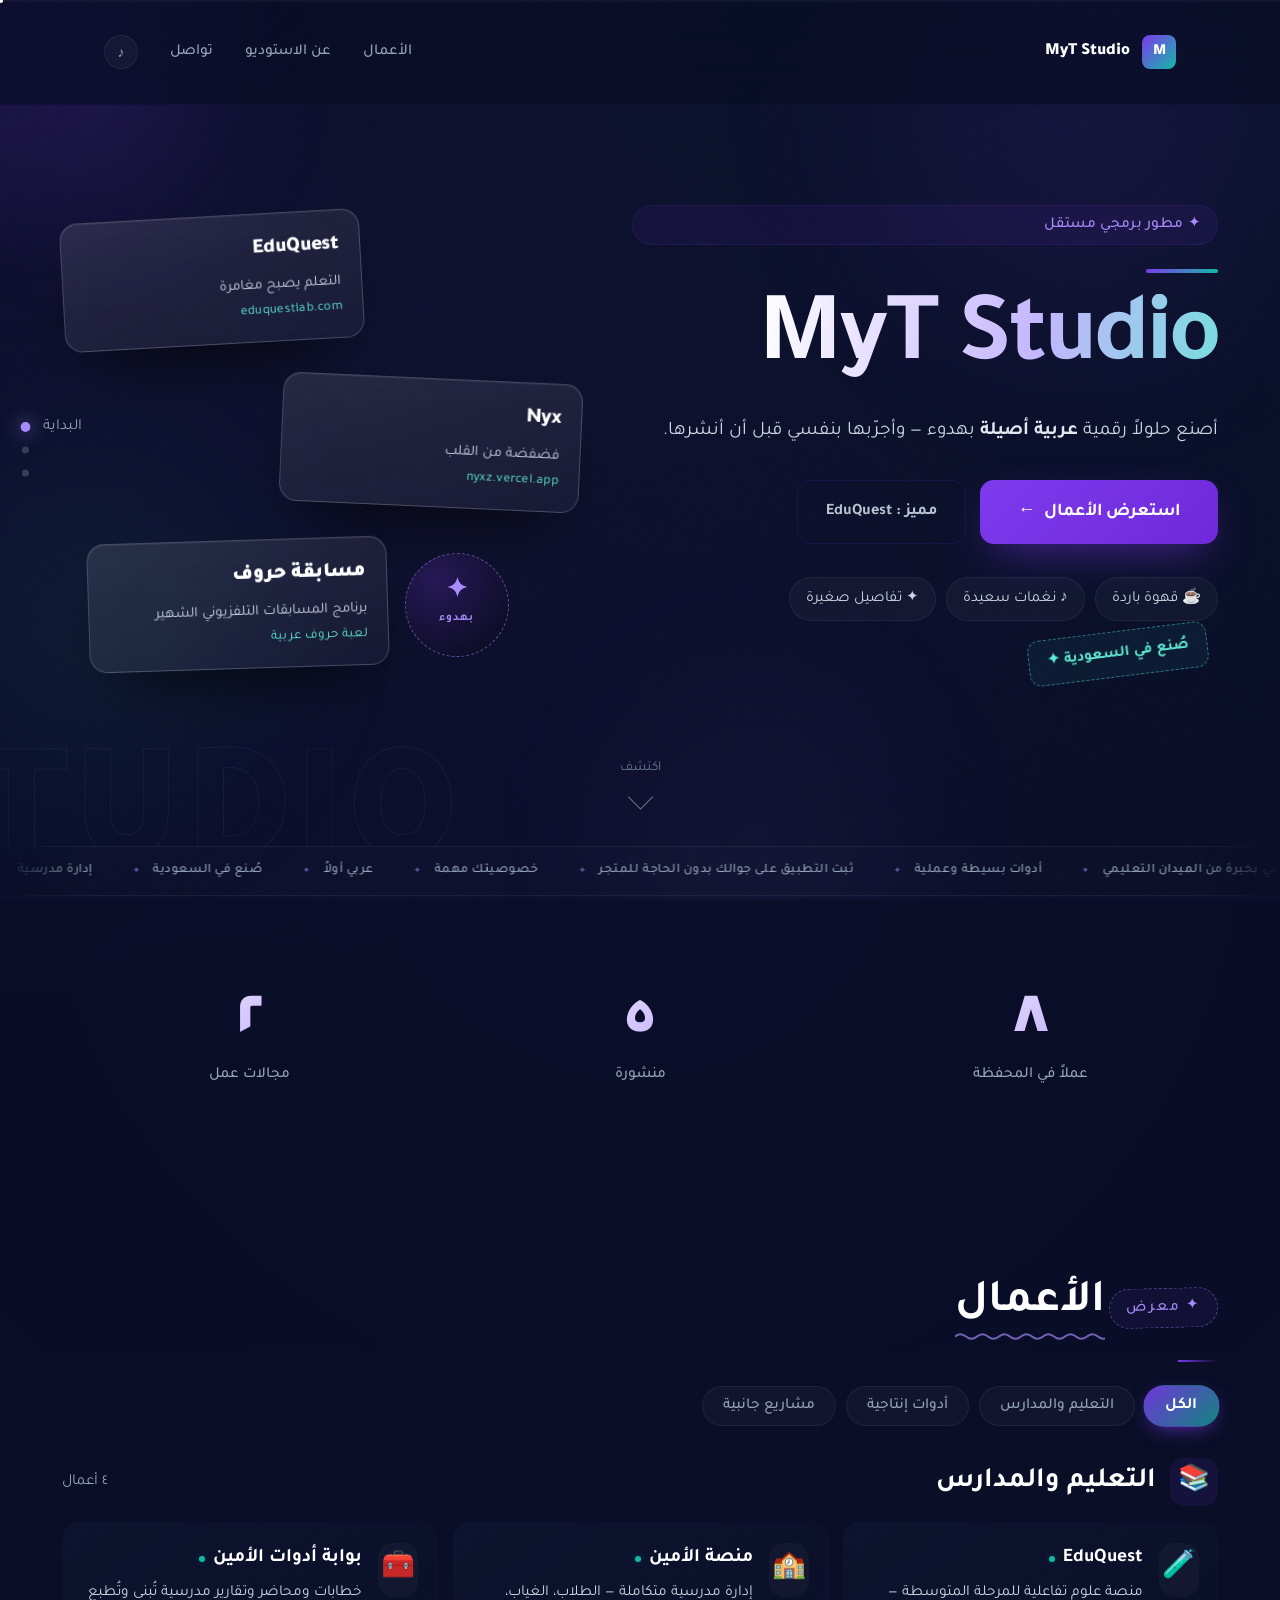
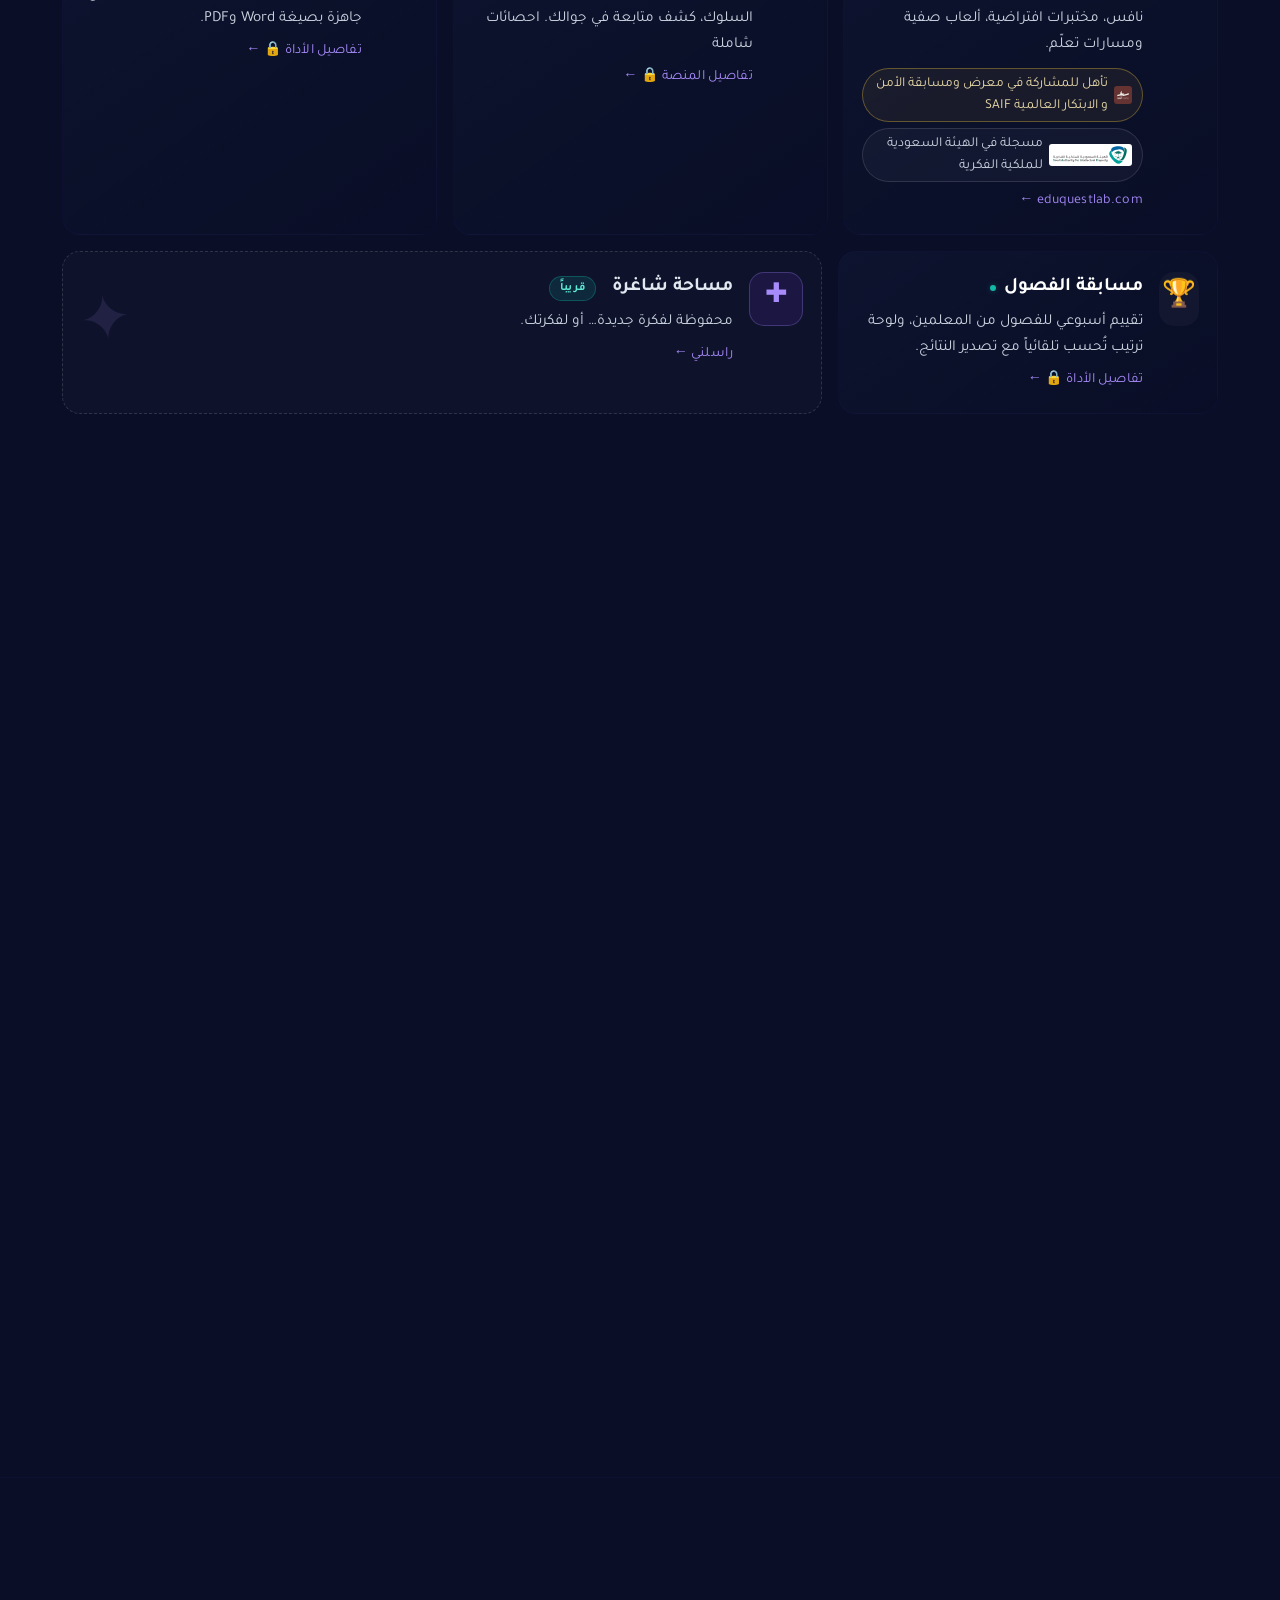
==== commit 7bc74141: "معرض الأعمال: بطاقة «مفترق الأقدار» + شارطتا SAIF والملكية الفكرية في EduQuest" ====
--- a/index.html
+++ b/index.html
@@ -1280,6 +1280,19 @@
   .hero-word, .hero-sticker, .hv-card, .hv-stamp, .cta-note, .cta-spark{animation:none;}
 }
 
+
+/* v7 — أوسمة EduQuest + بطاقة وسائط */
+.project-badges{display:flex;flex-wrap:wrap;gap:6px;margin-top:10px;}
+.p-badge{display:inline-flex;align-items:center;gap:6px;padding:4px 10px;border-radius:100px;border:1px solid var(--hair-strong);background:rgba(255,255,255,.035);font-size:var(--text-xs);color:var(--slate-300);line-height:1.6;}
+.p-badge img{height:18px;width:auto;max-width:78px;object-fit:contain;flex:0 0 auto;border-radius:3px;}
+.p-badge img.logo-chip{background:#fff;padding:2px 4px;height:22px;max-width:96px;}
+.p-badge--gold{border-color:rgba(212,175,55,.4);color:#E8D9A8;background:rgba(212,175,55,.07);}
+.project-item--media{display:grid;grid-template-columns:132px 1fr;gap:16px;align-items:start;}
+.project-thumb{width:132px;aspect-ratio:3/4;border-radius:12px;overflow:hidden;border:1px solid var(--hair-strong);background:rgba(255,255,255,.03);}
+.project-thumb img{width:100%;height:100%;object-fit:cover;display:block;}
+.project-item--static{cursor:default;}
+.project-item--static:hover{transform:none;}
+@media (max-width:640px){.project-item--media{grid-template-columns:104px 1fr;gap:12px;}.project-thumb{width:104px;}}
 </style>
 </head>
 <body>
@@ -1397,7 +1410,7 @@
 <section class="stats">
   <div class="container">
     <div class="stats-grid">
-      <div class="stat-card"><div class="stat-number">١٢</div><div class="stat-label">عملاً في المحفظة</div></div>
+      <div class="stat-card"><div class="stat-number">١٣</div><div class="stat-label">عملاً في المحفظة</div></div>
       <div class="stat-card"><div class="stat-number">٨</div><div class="stat-label">منشورة</div></div>
       <div class="stat-card"><div class="stat-number">٣</div><div class="stat-label">مجالات عمل</div></div>
     </div>
@@ -1434,6 +1447,10 @@
               <span class="project-status-dot status-live"></span>
             </div>
             <div class="project-item-desc">منصة علوم تفاعلية للمرحلة المتوسطة — نافس، مختبرات افتراضية، ألعاب صفية ومسارات تعلّم.</div>
+            <div class="project-badges">
+              <span class="p-badge p-badge--gold"><img src="shots/saif.png" alt="" width="16" height="16" loading="lazy">تأهل للمشاركة في معرض ومسابقة الأمن و الابتكار العالمية SAIF</span>
+              <span class="p-badge"><img class="logo-chip" src="shots/saip.svg" alt="شعار الهيئة السعودية للملكية الفكرية" loading="lazy">مسجلة في الهيئة السعودية للملكية الفكرية</span>
+            </div>
             <div class="project-item-link">eduquestlab.com ←</div>
           </div>
         </a>
@@ -1558,9 +1575,20 @@
       <div class="category-header">
         <span class="category-icon category-icon-games">🎮</span>
         <span class="category-name">مشاريع جانبية</span>
-        <span class="category-count">٣ أعمال</span>
+        <span class="category-count">٤ أعمال</span>
       </div>
       <div class="category-items">
+        <div class="project-item project-item--media project-item--static">
+          <div class="project-thumb"><img src="shots/lia-gate.jpg" alt="مشهد من لعبة مفترق الأقدار" width="360" height="480" loading="lazy"></div>
+          <div class="project-item-info">
+            <div class="project-item-title">
+              🎲 مفترق الأقدار
+              <span class="project-status-dot status-dev"></span>
+            </div>
+            <div class="project-item-desc">لعبة مغامرات نصية عربية: كل اختيار يفتح مساراً ويغلق آخر، وفرص النجاح تُحسب من سمات شخصيتك — لا من الحظ وحده.</div>
+            <div class="project-item-link">عربي وإنجليزي · تعمل في المتصفح · قيد البناء</div>
+          </div>
+        </div>
         <a href="https://hroof-4l6.pages.dev/" target="_blank" rel="noopener" class="project-item">
           <span class="project-item-icon">🎯</span>
           <div class="project-item-info">
@@ -1609,7 +1637,7 @@
         <div class="section-accent"></div>
         <div class="about-story" style="margin-top:var(--space-6);">
           <p>
-            <span class="highlight">معلم علوم</span> ومطور مستقل. أصنع حلولاً رقمية عربية أصيلة
+            <span class="highlight">معلم علوم</span> ومطور مستقل. أصنع حلولاً رقمية عربية أصيلة
             في وقت فراغي، بشغف وتفاصيل والكثير من الحب.
           </p>
           <p>
@@ -1952,57 +1980,57 @@
   }
 })();
 </script>
-<script>
-/* الشريط: تكرار العبارات حتى تغطي الشاشة، والالتفاف عند عرض مجموعة واحدة
-   → لا فجوة ولا قفزة: آخر عبارة يلحقها أول عبارة في كل دورة */
-(function () {
-  var track = document.querySelector('.marquee-track');
-  if (!track) return;
-  var orig = track.querySelector('.marquee-group');
-  if (!orig) return;
-  var box = track.parentElement;
-  var SPEED = 52;            /* بكسل في الثانية */
-  var setW = 0, x = 0, last = 0, raf = null, hold = false;
-  var reduce = window.matchMedia('(prefers-reduced-motion: reduce)');
-
-  function build() {
-    Array.prototype.slice.call(track.querySelectorAll('[data-mq-clone]')).forEach(function (n) { n.remove(); });
-    var gw = orig.getBoundingClientRect().width;
-    if (!gw) return;
-    var need = Math.max(3, Math.ceil((box.clientWidth + 240) / gw) + 1);
-    for (var i = 1; i < need; i++) {
-      var c = orig.cloneNode(true);
-      c.setAttribute('data-mq-clone', '');
-      track.appendChild(c);
-    }
-    setW = gw;
-    x = 0;
-    track.style.transform = 'translate3d(0,0,0)';
-    if (!raf) raf = requestAnimationFrame(step);
-  }
-
-  function step(ts) {
-    if (!last) last = ts;
-    var dt = Math.min(64, ts - last);
-    last = ts;
-    if (!hold && !reduce.matches) {
-      x -= SPEED * dt / 1000;
-      if (x <= -setW) x += setW;          /* الالتفاف عند دورة كاملة */
-      track.style.transform = 'translate3d(' + x.toFixed(2) + 'px,0,0)';
-    }
-    raf = requestAnimationFrame(step);
-  }
-
-  box.addEventListener('mouseenter', function () { hold = true; });
-  box.addEventListener('mouseleave', function () { hold = false; last = 0; });
-  box.addEventListener('focusin', function () { hold = true; });
-  box.addEventListener('focusout', function () { hold = false; last = 0; });
-
-  build();
-  if (document.fonts && document.fonts.ready) document.fonts.ready.then(build);
-  var t;
-  window.addEventListener('resize', function () { clearTimeout(t); t = setTimeout(build, 200); }, { passive: true });
-})();
-</script>
+<script>
+/* الشريط: تكرار العبارات حتى تغطي الشاشة، والالتفاف عند عرض مجموعة واحدة
+   → لا فجوة ولا قفزة: آخر عبارة يلحقها أول عبارة في كل دورة */
+(function () {
+  var track = document.querySelector('.marquee-track');
+  if (!track) return;
+  var orig = track.querySelector('.marquee-group');
+  if (!orig) return;
+  var box = track.parentElement;
+  var SPEED = 52;            /* بكسل في الثانية */
+  var setW = 0, x = 0, last = 0, raf = null, hold = false;
+  var reduce = window.matchMedia('(prefers-reduced-motion: reduce)');
+
+  function build() {
+    Array.prototype.slice.call(track.querySelectorAll('[data-mq-clone]')).forEach(function (n) { n.remove(); });
+    var gw = orig.getBoundingClientRect().width;
+    if (!gw) return;
+    var need = Math.max(3, Math.ceil((box.clientWidth + 240) / gw) + 1);
+    for (var i = 1; i < need; i++) {
+      var c = orig.cloneNode(true);
+      c.setAttribute('data-mq-clone', '');
+      track.appendChild(c);
+    }
+    setW = gw;
+    x = 0;
+    track.style.transform = 'translate3d(0,0,0)';
+    if (!raf) raf = requestAnimationFrame(step);
+  }
+
+  function step(ts) {
+    if (!last) last = ts;
+    var dt = Math.min(64, ts - last);
+    last = ts;
+    if (!hold && !reduce.matches) {
+      x -= SPEED * dt / 1000;
+      if (x <= -setW) x += setW;          /* الالتفاف عند دورة كاملة */
+      track.style.transform = 'translate3d(' + x.toFixed(2) + 'px,0,0)';
+    }
+    raf = requestAnimationFrame(step);
+  }
+
+  box.addEventListener('mouseenter', function () { hold = true; });
+  box.addEventListener('mouseleave', function () { hold = false; last = 0; });
+  box.addEventListener('focusin', function () { hold = true; });
+  box.addEventListener('focusout', function () { hold = false; last = 0; });
+
+  build();
+  if (document.fonts && document.fonts.ready) document.fonts.ready.then(build);
+  var t;
+  window.addEventListener('resize', function () { clearTimeout(t); t = setTimeout(build, 200); }, { passive: true });
+})();
+</script>
 </body>
 </html>
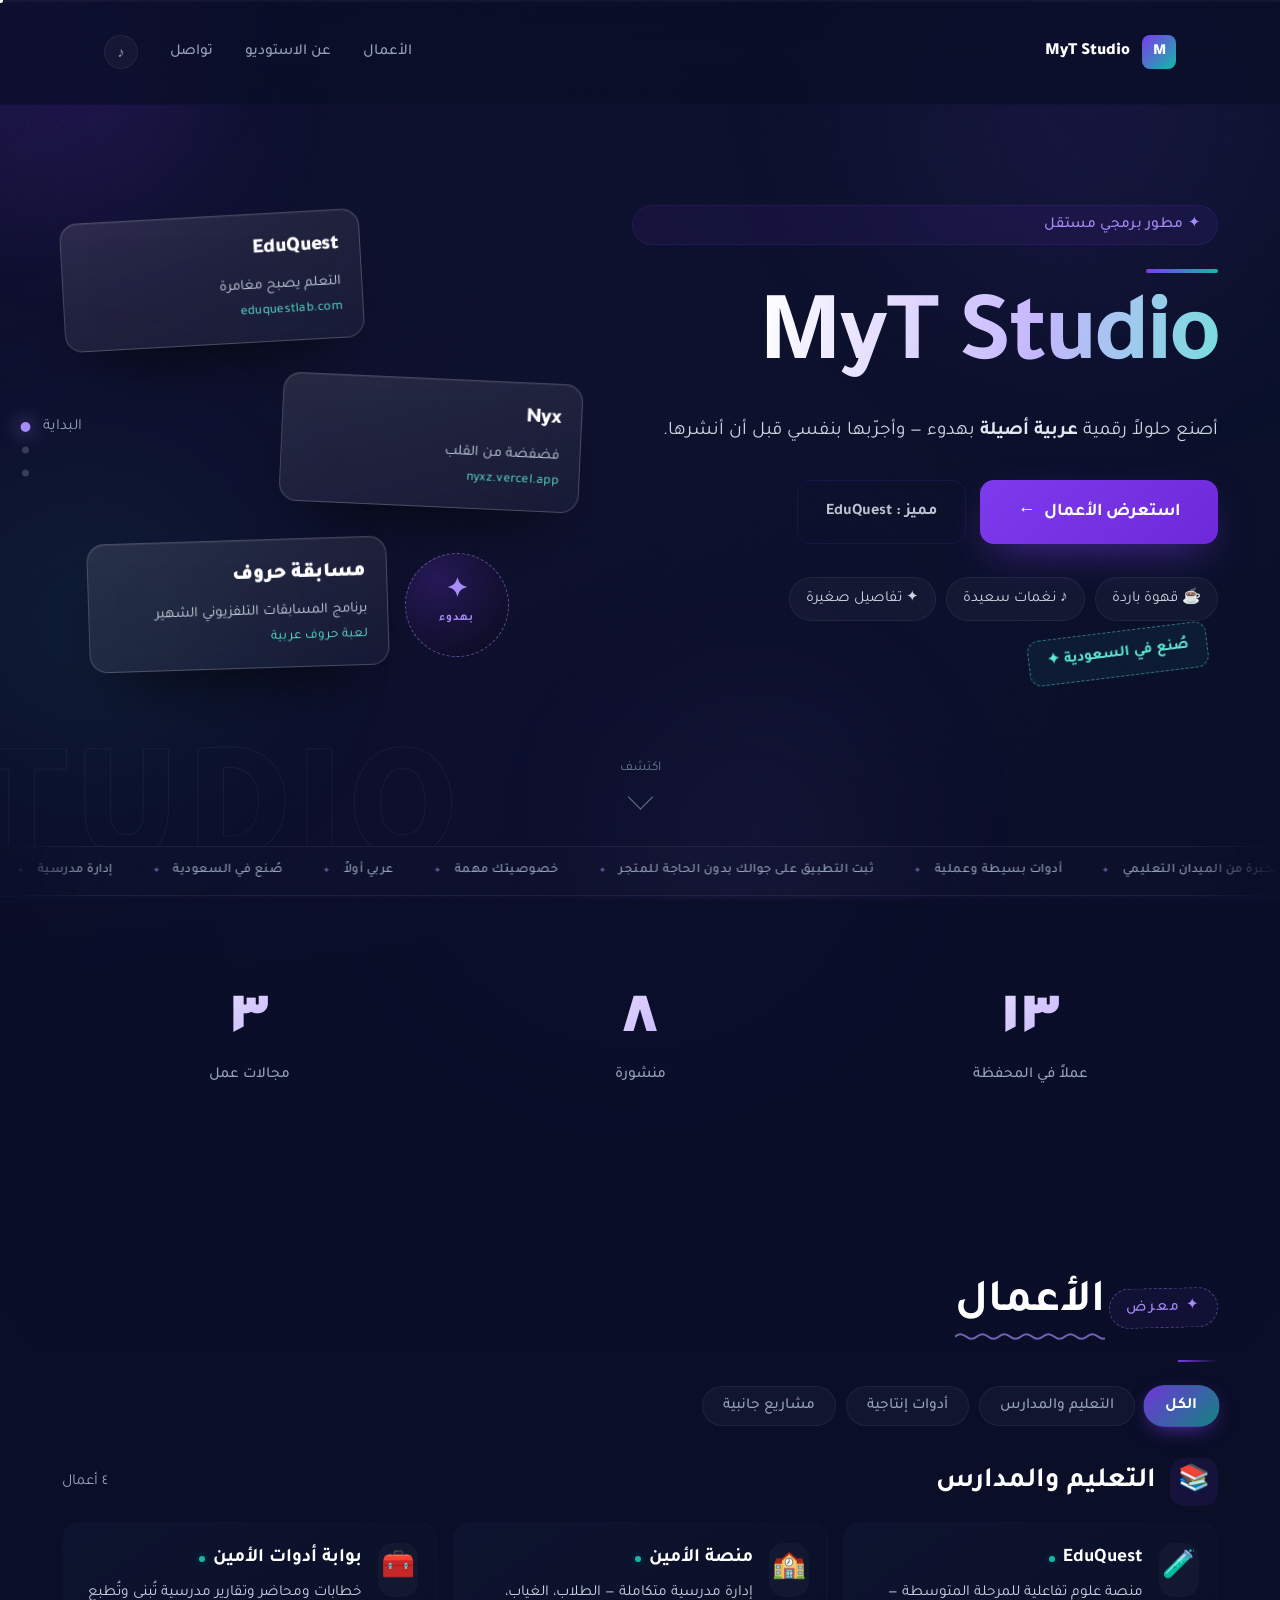
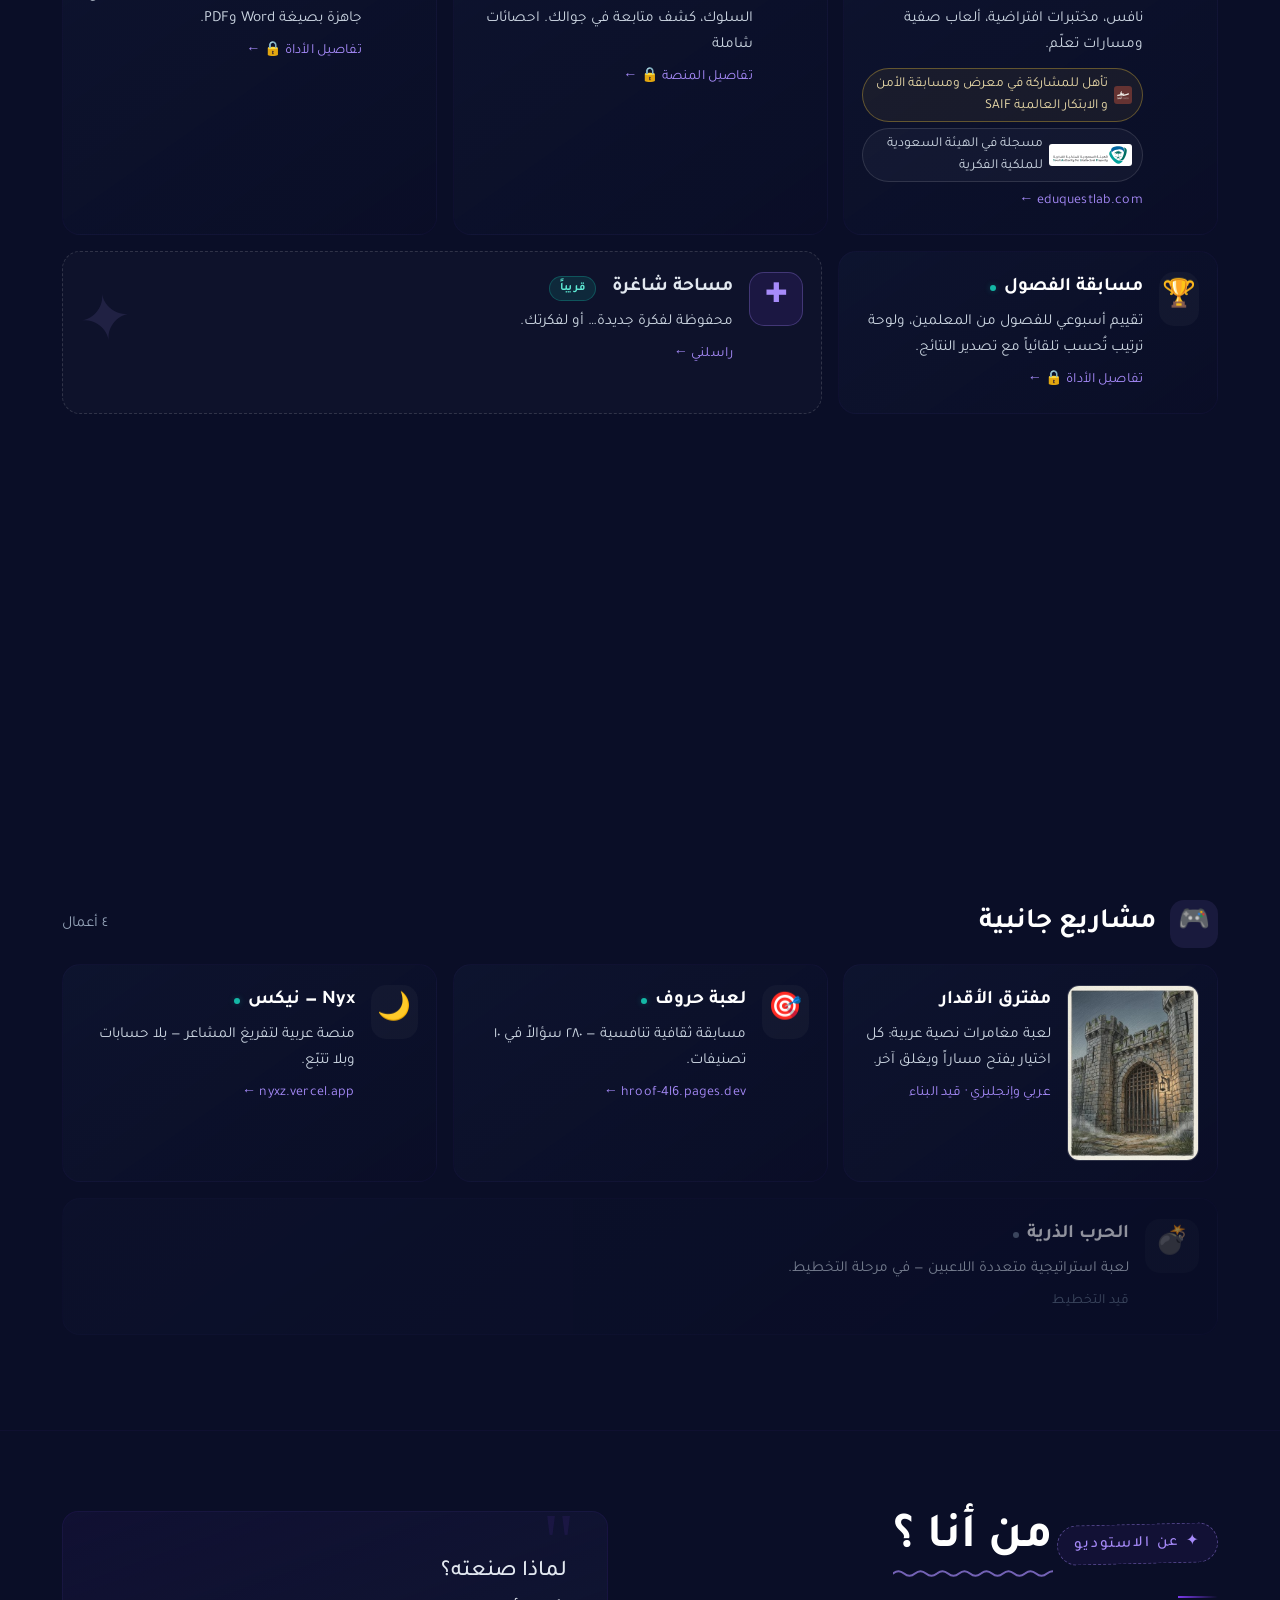
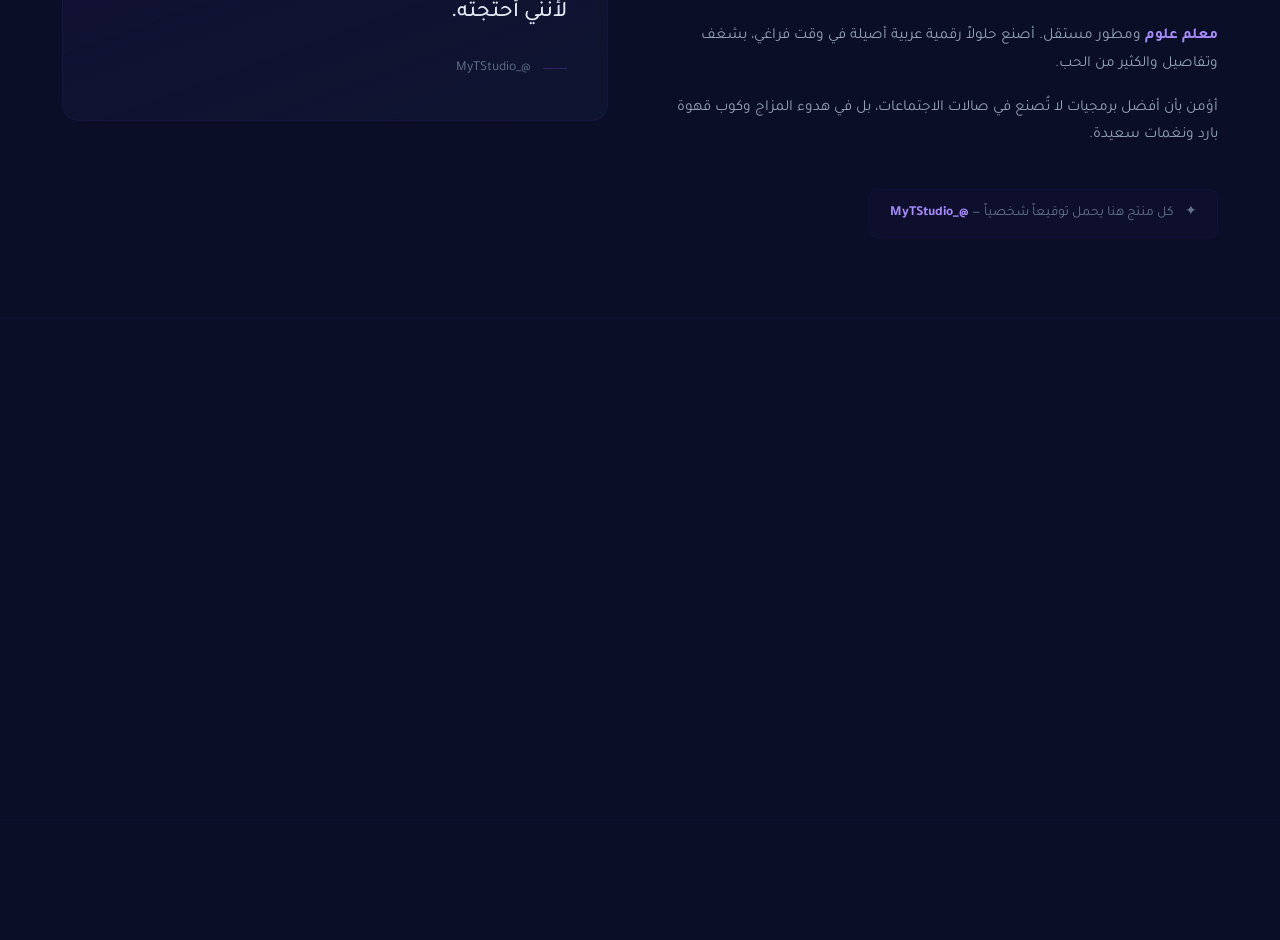
==== commit a559cb59: "بطاقة مفترق الأقدار: اختصار الوصف وإزالة النرد وذكر المتصفح" ====
--- a/index.html
+++ b/index.html
@@ -1582,11 +1582,11 @@
           <div class="project-thumb"><img src="shots/lia-gate.jpg" alt="مشهد من لعبة مفترق الأقدار" width="360" height="480" loading="lazy"></div>
           <div class="project-item-info">
             <div class="project-item-title">
-              🎲 مفترق الأقدار
+              مفترق الأقدار
               <span class="project-status-dot status-dev"></span>
             </div>
-            <div class="project-item-desc">لعبة مغامرات نصية عربية: كل اختيار يفتح مساراً ويغلق آخر، وفرص النجاح تُحسب من سمات شخصيتك — لا من الحظ وحده.</div>
-            <div class="project-item-link">عربي وإنجليزي · تعمل في المتصفح · قيد البناء</div>
+            <div class="project-item-desc">لعبة مغامرات نصية عربية: كل اختيار يفتح مساراً ويغلق آخر.</div>
+            <div class="project-item-link">عربي وإنجليزي · قيد البناء</div>
           </div>
         </div>
         <a href="https://hroof-4l6.pages.dev/" target="_blank" rel="noopener" class="project-item">
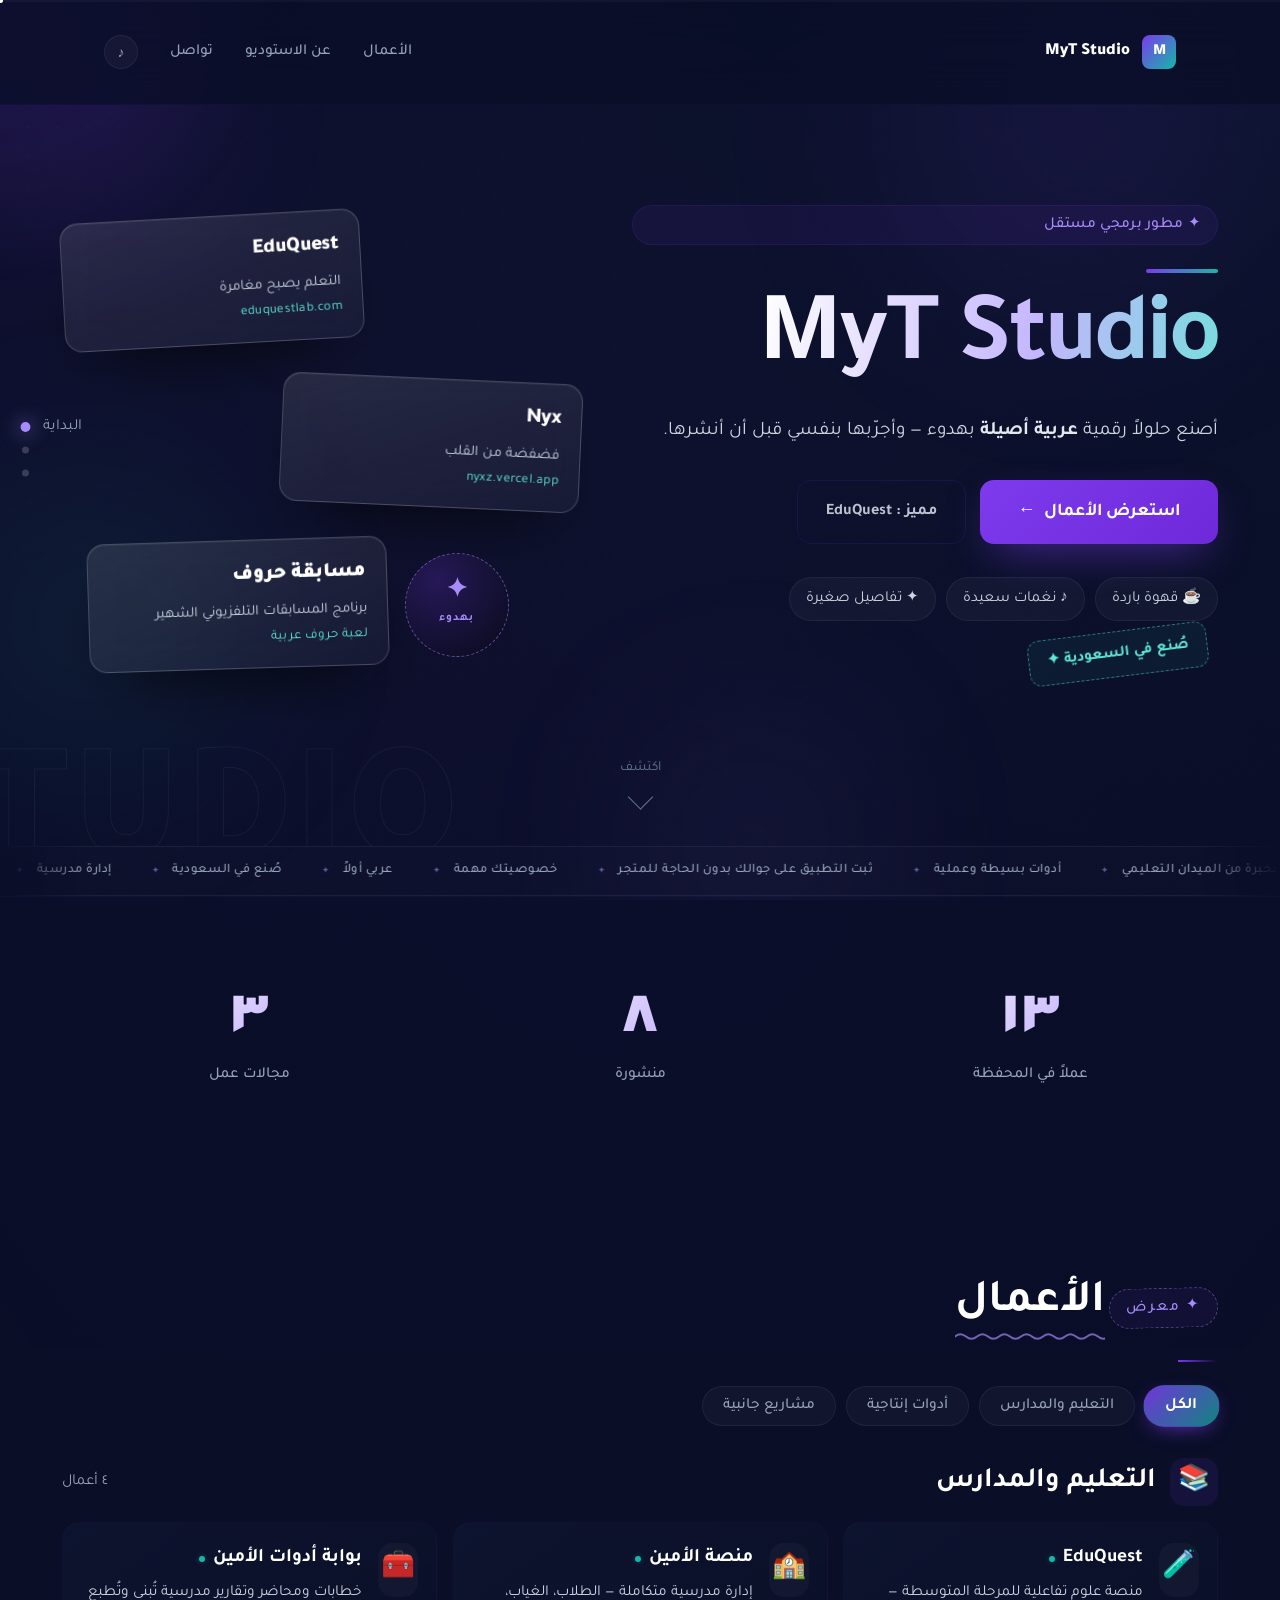
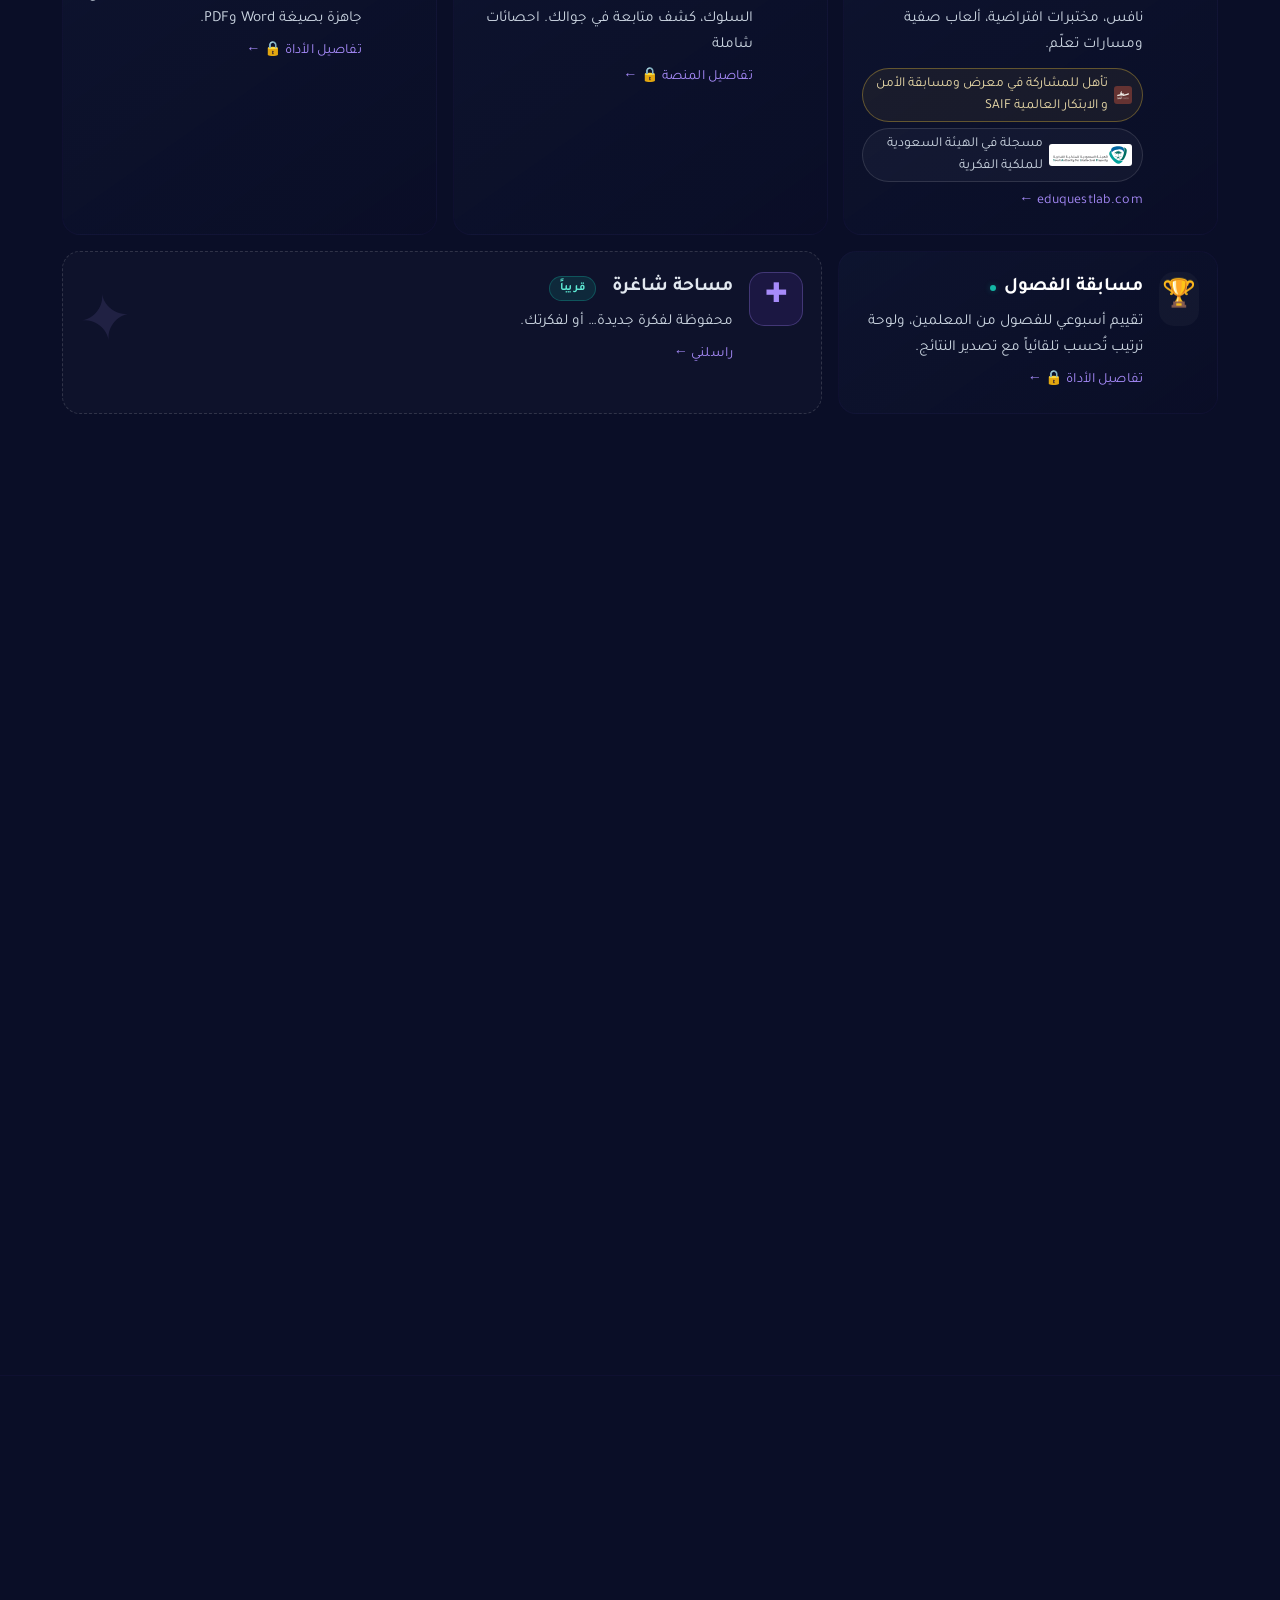
==== commit 57be8c10: "مفترق الأقدار: صفحة تفاصيل بلقطتين من داخل اللعبة، والبطاقة بلا صورة خارجية" ====
--- a/index.html
+++ b/index.html
@@ -1281,18 +1281,12 @@
 }
 
 
-/* v7 — أوسمة EduQuest + بطاقة وسائط */
+/* v7 — أوسمة EduQuest */
 .project-badges{display:flex;flex-wrap:wrap;gap:6px;margin-top:10px;}
 .p-badge{display:inline-flex;align-items:center;gap:6px;padding:4px 10px;border-radius:100px;border:1px solid var(--hair-strong);background:rgba(255,255,255,.035);font-size:var(--text-xs);color:var(--slate-300);line-height:1.6;}
 .p-badge img{height:18px;width:auto;max-width:78px;object-fit:contain;flex:0 0 auto;border-radius:3px;}
 .p-badge img.logo-chip{background:#fff;padding:2px 4px;height:22px;max-width:96px;}
 .p-badge--gold{border-color:rgba(212,175,55,.4);color:#E8D9A8;background:rgba(212,175,55,.07);}
-.project-item--media{display:grid;grid-template-columns:132px 1fr;gap:16px;align-items:start;}
-.project-thumb{width:132px;aspect-ratio:3/4;border-radius:12px;overflow:hidden;border:1px solid var(--hair-strong);background:rgba(255,255,255,.03);}
-.project-thumb img{width:100%;height:100%;object-fit:cover;display:block;}
-.project-item--static{cursor:default;}
-.project-item--static:hover{transform:none;}
-@media (max-width:640px){.project-item--media{grid-template-columns:104px 1fr;gap:12px;}.project-thumb{width:104px;}}
 </style>
 </head>
 <body>
@@ -1578,17 +1572,16 @@
         <span class="category-count">٤ أعمال</span>
       </div>
       <div class="category-items">
-        <div class="project-item project-item--media project-item--static">
-          <div class="project-thumb"><img src="shots/lia-gate.jpg" alt="مشهد من لعبة مفترق الأقدار" width="360" height="480" loading="lazy"></div>
+        <a href="lia-adventure.html" class="project-item">
           <div class="project-item-info">
             <div class="project-item-title">
               مفترق الأقدار
               <span class="project-status-dot status-dev"></span>
             </div>
             <div class="project-item-desc">لعبة مغامرات نصية عربية: كل اختيار يفتح مساراً ويغلق آخر.</div>
-            <div class="project-item-link">عربي وإنجليزي · قيد البناء</div>
+            <div class="project-item-link">التفاصيل ←</div>
           </div>
-        </div>
+        </a>
         <a href="https://hroof-4l6.pages.dev/" target="_blank" rel="noopener" class="project-item">
           <span class="project-item-icon">🎯</span>
           <div class="project-item-info">
